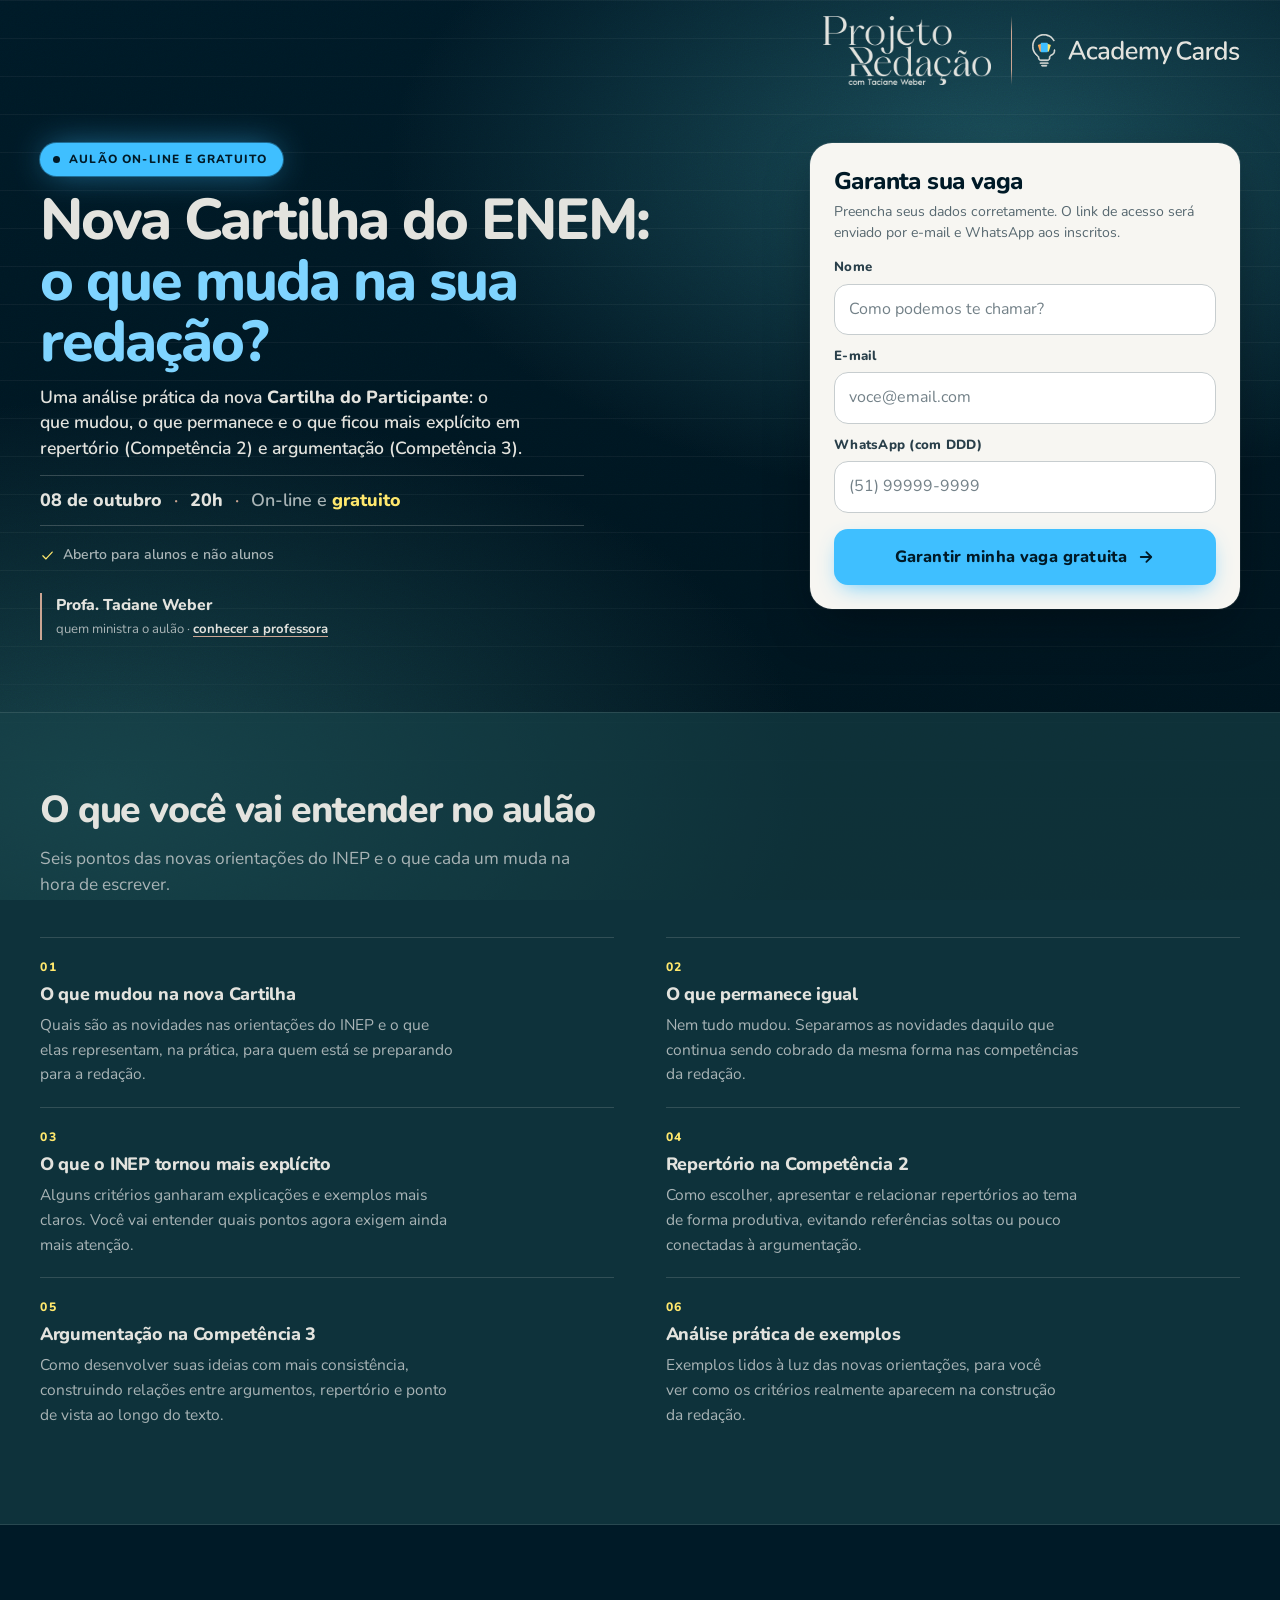
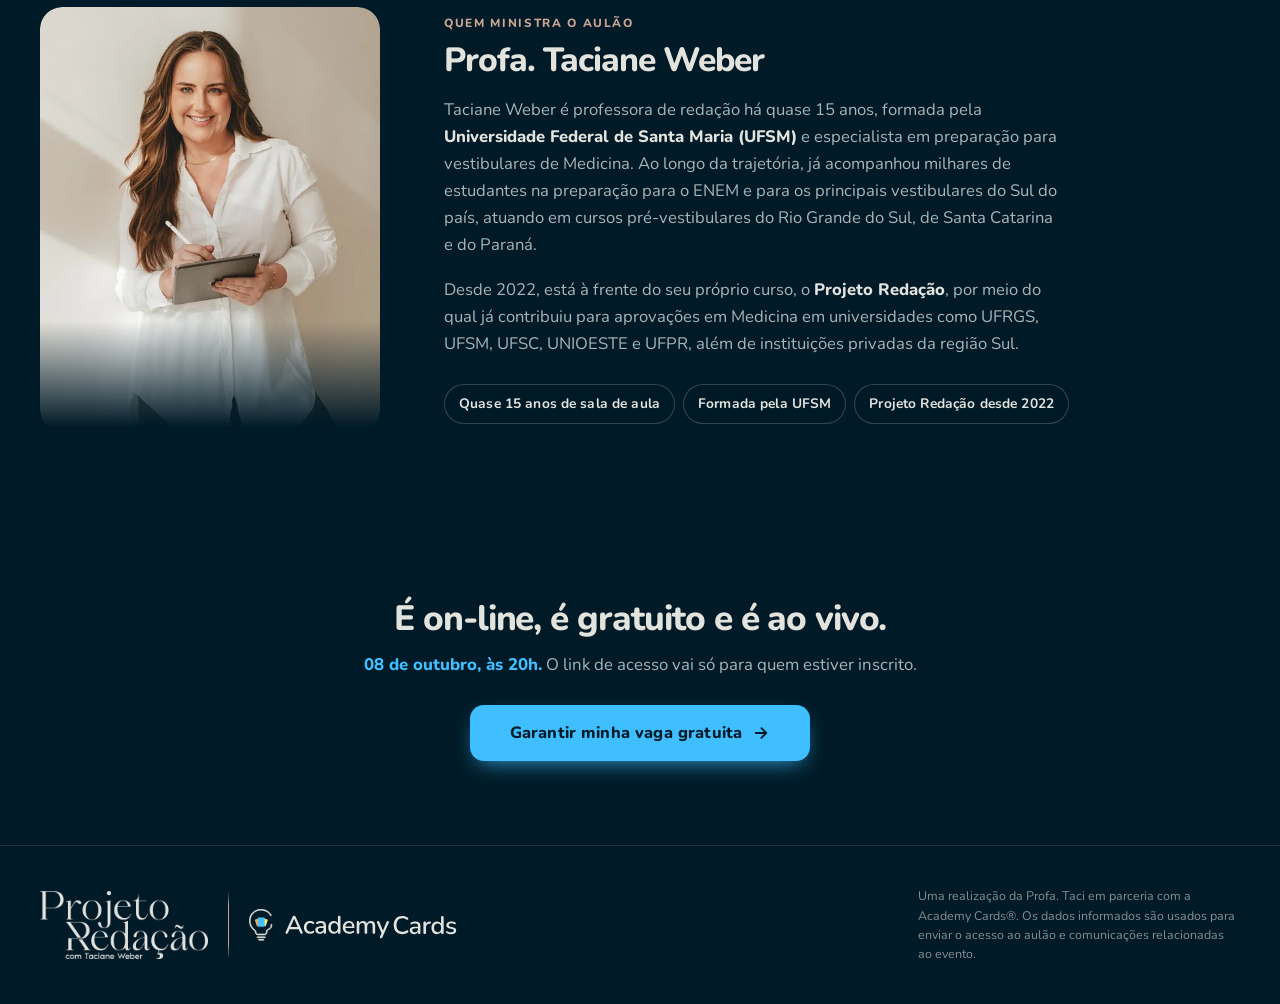
==== index.html @ e360061c "Landing page do aulão Nova Cartilha do ENEM Página estática de evento único com conversão em inscriç" ====
<!DOCTYPE html>
<html lang="pt-BR">
<head>
<meta charset="UTF-8">
<meta name="viewport" content="width=device-width, initial-scale=1">
<title>Aulão gratuito: Nova Cartilha do ENEM | Profa. Taci × Academy Cards</title>
<meta name="description" content="Aulão on-line e gratuito em 08/10, às 20h. A Profa. Taci analisa a nova Cartilha do Participante do ENEM: o que mudou, o que continua igual e o que o INEP tornou mais explícito nas Competências 2 e 3.">
<meta name="robots" content="index, follow">
<link rel="canonical" href="https://aulao.academycards.com.br/">

<meta property="og:type" content="website">
<meta property="og:locale" content="pt_BR">
<meta property="og:site_name" content="Academy Cards">
<meta property="og:url" content="https://aulao.academycards.com.br/">
<meta property="og:title" content="Aulão gratuito: Nova Cartilha do ENEM. O que muda na sua redação?">
<meta property="og:description" content="08/10, às 20h, on-line e gratuito. Repertório, argumentação e as novas orientações do INEP para as Competências 2 e 3, com a Profa. Taci.">
<meta property="og:image" content="https://aulao.academycards.com.br/assets/img/og-image.jpg">
<meta property="og:image:width" content="1200">
<meta property="og:image:height" content="630">
<meta property="og:image:alt" content="Profa. Taci ao lado do título: Nova Cartilha do ENEM, o que muda na sua redação? 08/10, 20h, on-line e gratuito.">
<meta name="twitter:card" content="summary_large_image">

<link rel="icon" href="assets/img/favicon.svg" type="image/svg+xml">
<link rel="icon" href="assets/img/favicon-32.png" sizes="32x32">
<link rel="apple-touch-icon" href="assets/img/apple-touch-icon.png">
<meta name="theme-color" content="#001A27">

<link rel="preload" href="assets/fonts/nunito.woff2" as="font" type="font/woff2" crossorigin>
<link rel="stylesheet" href="assets/css/styles.css">

<script type="application/ld+json">
{
  "@context": "https://schema.org",
  "@type": "EducationEvent",
  "name": "Aulão Nova Cartilha do ENEM: o que muda na sua redação?",
  "description": "Análise da nova Cartilha do Participante do ENEM, com foco na Competência 2 (repertório) e na Competência 3 (argumentação).",
  "startDate": "2026-10-08T20:00:00-03:00",
  "eventAttendanceMode": "https://schema.org/OnlineEventAttendanceMode",
  "eventStatus": "https://schema.org/EventScheduled",
  "inLanguage": "pt-BR",
  "location": {
    "@type": "VirtualLocation",
    "url": "https://aulao.academycards.com.br/"
  },
  "image": "https://aulao.academycards.com.br/assets/img/og-image.jpg",
  "performer": { "@type": "Person", "name": "Taciane Weber" },
  "organizer": [
    { "@type": "Organization", "name": "Projeto Redação com Taciane Weber" },
    { "@type": "Organization", "name": "Academy Cards", "url": "https://academycards.com.br" }
  ],
  "offers": {
    "@type": "Offer",
    "price": "0",
    "priceCurrency": "BRL",
    "availability": "https://schema.org/InStock",
    "url": "https://aulao.academycards.com.br/",
    "validFrom": "2026-09-22T00:00:00-03:00"
  }
}
</script>
</head>

<body>
<div class="backdrop" aria-hidden="true"></div>

<!-- Lockup da parceria. Não é navegação: a página tem uma única conversão. -->
<header class="masthead">
  <div class="wrap">
    <div class="lockup rise" style="animation-delay:.05s">
      <img class="lockup__taci" src="assets/img/taci-wordmark.webp"
           alt="Projeto Redação com Taciane Weber" width="420" height="172"
           fetchpriority="high">
      <div class="lockup__rule" aria-hidden="true"></div>
      <img class="lockup__academy" src="assets/img/academy-bone.svg"
           alt="Academy Cards" width="173" height="27">
    </div>
  </div>
</header>

<main>
  <section class="hero">
    <div class="wrap hero__grid">

      <!-- Coluna esquerda: só o que decide a inscrição - titulo, promessa e
           quando acontece. A foto e a biografia da professora foram para a
           seção .teacher, abaixo: na primeira dobra elas competiam com o
           formulario e empurravam o CTA para fora da tela. -->
      <div class="hero__main">
        <p class="tag rise" style="animation-delay:.12s">
          <span class="tag__dot" aria-hidden="true"></span>
          Aulão on-line e gratuito
        </p>

        <h1 class="hero__title rise" style="animation-delay:.18s">
          Nova Cartilha do ENEM:<br>
          <em>o que muda na sua redação?</em>
        </h1>

        <p class="hero__sub rise" style="animation-delay:.24s">
          Uma análise prática da nova <strong>Cartilha do Participante</strong>:
          o que mudou, o que permanece e o que ficou mais explícito em
          repertório (Competência 2) e argumentação (Competência 3).
        </p>

        <!-- Quando o evento acontece, logo abaixo do subtítulo: é a informação
             que mais decide a inscrição. Sem azul aqui: o #3FBFFF é exclusivo
             do CTA e da tag, para o botão seguir sendo o ponto mais luminoso. -->
        <p class="eventline rise" style="animation-delay:.28s">
          <strong>08 de outubro</strong>
          <span class="eventline__sep" aria-hidden="true">·</span>
          <strong>20h</strong>
          <span class="eventline__sep" aria-hidden="true">·</span>
          <span>On-line e <b>gratuito</b></span>
        </p>

        <p class="openness rise" style="animation-delay:.32s">
          <svg viewBox="0 0 24 24" fill="none" stroke="currentColor" stroke-width="2"
               stroke-linecap="round" stroke-linejoin="round" aria-hidden="true">
            <path d="M4.5 12.5l5 5 10-11"/>
          </svg>
          Aberto para alunos e não alunos
        </p>

        <p class="credit rise" style="animation-delay:.33s">
          <strong>Profa. Taciane Weber</strong>
          <span>
            quem ministra o aulão ·
            <a class="credit__link" href="#professora">conhecer a professora</a>
          </span>
        </p>
      </div><!-- /.hero__main -->

      <!-- ==================================================================
           Formulário
           Markup próprio, POST nativo para o mesmo endpoint do Zoho.
           Os tokens ocultos são os do snippet original e não devem ser
           alterados. Funciona sem JavaScript: sem JS perdem-se apenas a
           máscara, a validação inline e a captura de UTM.
           =================================================================== -->
      <div class="card rise" id="inscricao" style="animation-delay:.5s">
        <h2 class="card__title">Garanta sua vaga</h2>
        <p class="card__hint">
          Preencha seus dados corretamente. O link de acesso será enviado
          por e-mail e WhatsApp aos inscritos.
        </p>

        <form class="form" id="formInscricao" method="POST"
              action="https://crm.zoho.com/crm/WebToContactForm"
              accept-charset="UTF-8" novalidate>

          <!-- Tokens do Zoho, copiados verbatim do snippet. Não alterar. -->
          <input type="hidden" name="xnQsjsdp" value="2d9815247bb098835e28e1ea8de4390dea136a2e7ad66e5777d169a72e189f5f">
          <input type="hidden" name="xmIwtLD" value="2a23e5d55b14a779d5c4b73e2a89005316a0b6adc07a369478cf2a3686a0001cc840ef4f9965e54cbdcb5846c3566625">
          <input type="hidden" name="actionType" value="Q29udGFjdHM=">
          <input type="hidden" name="returnURL" value="https://aulao.academycards.com.br/obrigado">
          <input type="hidden" name="zc_gad" id="zc_gad" value="">

          <!-- Classificação no CRM -->
          <input type="hidden" name="CONTACTCF12" value="Aulão de redação - Taci">
          <input type="hidden" name="CONTACTCF16" value="Acesso Grátis">
          <input type="hidden" name="CONTACTCF10" id="paginaOrigem" value="Aulão Nova Cartilha do ENEM">

          <!-- Atribuição: preenchidos por JS a partir da query string -->
          <input type="hidden" name="CONTACTCF7" id="utm_source" value="">
          <input type="hidden" name="CONTACTCF8" id="utm_medium" value="">
          <input type="hidden" name="CONTACTCF9" id="utm_campaign" value="">
          <input type="hidden" name="CONTACTCF3" id="utm_content" value="">
          <input type="hidden" name="CONTACTCF5" id="utm_term" value="">
          <input type="hidden" name="CONTACTCF11" id="fbclid" value="">
          <input type="hidden" name="CONTACTCF2" id="ttclid" value="">
          <input type="hidden" name="CONTACTCF4" id="wbraid" value="">
          <input type="hidden" name="CONTACTCF6" id="gbraid" value="">

          <p class="form__alert" id="formAlert" role="alert"></p>

          <div class="field">
            <label class="field__label" for="Last_Name">Nome</label>
            <input class="field__input" type="text" id="Last_Name" name="Last Name"
                   maxlength="80" autocomplete="name" enterkeyhint="next"
                   placeholder="Como podemos te chamar?"
                   aria-describedby="err-nome" required>
            <p class="field__msg" id="err-nome"></p>
          </div>

          <div class="field">
            <label class="field__label" for="Email">E-mail</label>
            <input class="field__input" type="email" id="Email" name="Email"
                   maxlength="100" autocomplete="email" inputmode="email"
                   enterkeyhint="next" spellcheck="false" autocapitalize="off"
                   placeholder="voce@email.com"
                   aria-describedby="err-email sug-email" required>
            <p class="field__msg" id="err-email"></p>
            <p class="field__suggest" id="sug-email"></p>
          </div>

          <div class="field">
            <label class="field__label" for="Mobile">WhatsApp (com DDD)</label>
            <input class="field__input" type="tel" id="Mobile" name="Mobile"
                   maxlength="16" autocomplete="tel" inputmode="numeric"
                   enterkeyhint="done" placeholder="(51) 99999-9999"
                   aria-describedby="err-fone" required>
            <p class="field__msg" id="err-fone"></p>
          </div>

          <!-- Honeypot do Zoho: deve permanecer vazio. Nunca preencher via JS. -->
          <div class="hp" aria-hidden="true">
            <label for="hp-field">Não preencha este campo</label>
            <input type="text" id="hp-field" name="aG9uZXlwb3Q" value=""
                   tabindex="-1" autocomplete="off">
          </div>

          <button class="cta" type="submit" id="submitBtn">
            <span id="submitLabel">Garantir minha vaga gratuita</span>
            <svg id="submitIcon" viewBox="0 0 24 24" fill="none" stroke="currentColor"
                 stroke-width="2.4" stroke-linecap="round" stroke-linejoin="round"
                 aria-hidden="true">
              <path d="M5 12h13M12.5 5.5L19 12l-6.5 6.5"/>
            </svg>
          </button>

        </form>
      </div>

    </div>
  </section>

  <section class="agenda">
    <div class="wrap">
      <h2 class="agenda__title">O que você vai entender no aulão</h2>

      <!-- A linha de apoio não repete a promessa do hero: lá se diz o que a
           aula analisa, aqui se diz o que o aluno leva de cada ponto. -->
      <p class="agenda__lede">
        Seis pontos das novas orientações do INEP e o que cada um muda na hora
        de escrever.
      </p>

      <!-- Os números são gerados por counter() no CSS: não existem no markup
           para não serem lidos em voz alta pelo leitor de tela. -->
      <ul class="agenda__list">
        <li class="agenda__item">
          <h3 class="agenda__name">O que mudou na nova Cartilha</h3>
          <p class="agenda__desc">
            Quais são as novidades nas orientações do INEP e o que elas
            representam, na prática, para quem está se preparando para a redação.
          </p>
        </li>
        <li class="agenda__item">
          <h3 class="agenda__name">O que permanece igual</h3>
          <p class="agenda__desc">
            Nem tudo mudou. Separamos as novidades daquilo que continua sendo
            cobrado da mesma forma nas competências da redação.
          </p>
        </li>
        <li class="agenda__item">
          <h3 class="agenda__name">O que o INEP tornou mais explícito</h3>
          <p class="agenda__desc">
            Alguns critérios ganharam explicações e exemplos mais claros. Você
            vai entender quais pontos agora exigem ainda mais atenção.
          </p>
        </li>
        <li class="agenda__item">
          <h3 class="agenda__name">Repertório na Competência 2</h3>
          <p class="agenda__desc">
            Como escolher, apresentar e relacionar repertórios ao tema de forma
            produtiva, evitando referências soltas ou pouco conectadas à
            argumentação.
          </p>
        </li>
        <li class="agenda__item">
          <h3 class="agenda__name">Argumentação na Competência 3</h3>
          <p class="agenda__desc">
            Como desenvolver suas ideias com mais consistência, construindo
            relações entre argumentos, repertório e ponto de vista ao longo do
            texto.
          </p>
        </li>
        <li class="agenda__item">
          <h3 class="agenda__name">Análise prática de exemplos</h3>
          <p class="agenda__desc">
            Exemplos lidos à luz das novas orientações, para você ver como os
            critérios realmente aparecem na construção da redação.
          </p>
        </li>
      </ul>
    </div>
  </section>

  <!-- Quem ministra. A foto saiu do hero e ancora esta seção: aqui ela tem
       espaço para respirar e vem acompanhada da trajetória da professora,
       que é o argumento de autoridade logo antes do CTA final. -->
  <section class="teacher" id="professora">
    <div class="wrap teacher__grid">

      <figure class="portrait teacher__portrait">
        <picture>
          <source type="image/webp"
                  srcset="assets/img/taci-hero-520.webp 520w, assets/img/taci-hero.webp 860w"
                  sizes="(min-width: 880px) 340px, (min-width: 560px) 400px, 84vw">
          <img class="portrait__img" src="assets/img/taci-hero.jpg"
               srcset="assets/img/taci-hero-520.jpg 520w, assets/img/taci-hero.jpg 860w"
               sizes="(min-width: 880px) 340px, (min-width: 560px) 400px, 84vw"
               alt="Profa. Taci, de camisa branca, segurando um tablet e uma caneta digital, sorrindo para a câmera."
               width="860" height="1075" loading="lazy" decoding="async">
        </picture>
      </figure>

      <div class="teacher__text">
        <p class="teacher__eyebrow">Quem ministra o aulão</p>
        <h2 class="teacher__name">Profa. Taciane Weber</h2>

        <p class="teacher__bio">
          Taciane Weber é professora de redação há quase 15 anos, formada pela
          <strong>Universidade Federal de Santa Maria (UFSM)</strong> e especialista
          em preparação para vestibulares de Medicina. Ao longo da trajetória, já
          acompanhou milhares de estudantes na preparação para o ENEM e para os
          principais vestibulares do Sul do país, atuando em cursos pré-vestibulares
          do Rio Grande do Sul, de Santa Catarina e do Paraná.
        </p>

        <p class="teacher__bio">
          Desde 2022, está à frente do seu próprio curso, o
          <strong>Projeto Redação</strong>, por meio do qual já contribuiu para
          aprovações em Medicina em universidades como UFRGS, UFSM, UFSC, UNIOESTE
          e UFPR, além de instituições privadas da região Sul.
        </p>

        <!-- Mesmos chips que existiam no hero: a síntese da trajetória,
             legível em dois segundos para quem não lê os parágrafos. -->
        <ul class="facts teacher__marks">
          <li class="fact">Quase 15 anos de sala de aula</li>
          <li class="fact">Formada pela UFSM</li>
          <li class="fact">Projeto Redação desde 2022</li>
        </ul>
      </div>

    </div>
  </section>

  <section class="closer">
    <div class="wrap">
      <h2 class="closer__title">É on-line, é gratuito e é ao vivo.</h2>
      <p class="closer__meta">
        <strong>08 de outubro, às 20h.</strong> O link de acesso vai só para quem
        estiver inscrito.
      </p>
      <a class="cta" href="#inscricao">
        Garantir minha vaga gratuita
        <svg viewBox="0 0 24 24" fill="none" stroke="currentColor" stroke-width="2.4"
             stroke-linecap="round" stroke-linejoin="round" aria-hidden="true">
          <path d="M5 12h13M12.5 5.5L19 12l-6.5 6.5"/>
        </svg>
      </a>
    </div>
  </section>
</main>

<footer class="footer">
  <div class="wrap footer__inner">
    <div class="lockup">
      <img class="lockup__taci" src="assets/img/taci-wordmark.webp"
           alt="Projeto Redação com Taciane Weber" width="420" height="172"
           loading="lazy" decoding="async">
      <div class="lockup__rule" aria-hidden="true"></div>
      <img class="lockup__academy" src="assets/img/academy-bone.svg"
           alt="Academy Cards" width="173" height="27" loading="lazy" decoding="async">
    </div>
    <p class="footer__fine">
      Uma realização da Profa. Taci em parceria com a Academy Cards®.
      Os dados informados são usados para enviar o acesso ao aulão e
      comunicações relacionadas ao evento.
    </p>
  </div>
</footer>

<!-- Analytics de formulário do Zoho, mantido verbatim do snippet original. -->
<script id="wf_anal" defer src="https://crm.zohopublic.com/crm/WebFormAnalyticsServeServlet?rid=[base64]&tw=51a1550e152132a9af5bb2eb44dcc4e7e20b845698d8f2e5753ecd642561d7cd&version=v2"></script>

<script src="assets/js/main.js" defer></script>
</body>
</html>
---- assets/css/styles.css ----
@import url("fonts.css");

/* ==========================================================================
   Aulão "Nova Cartilha do ENEM" - Profa. Taci × Academy Cards
   --------------------------------------------------------------------------
   Conceito: a página faz a ponte entre as duas identidades -
     · fundo navy da Academy com bloom teal da Taci - ela é iluminada pela parceria
     · pauta de folha de redação ao fundo, em opacidade mínima
   O azul #3FBFFF é reservado ao CTA e à tag: o botão é o ponto mais luminoso.

   Tipografia: Nunito em toda a página, a fonte oficial do manual da Academy
   Cards. Os títulos usam o peso 800 com tracking fechado, o que dá a eles
   presença de display sem sair da família da marca.
   ========================================================================== */

:root {
  /* Paleta-ponte */
  --navy: #001a27;
  --navy-deep: #00131c;
  --teal: #18434a;
  --bone: #e3e3de;
  --bone-dim: #a9b4b6;
  --blue: #3fbfff;
  --blue-hi: #7fd4ff;
  --rose: #cba593;
  --amber: #ffe86d;
  --paper: #f7f6f2;
  --danger: #a63a2b;
  --danger-on-dark: #ff9b8c;

  /* Tipografia - somente Nunito, fonte oficial da Academy Cards. */
  --sans: "Nunito", ui-sans-serif, "Segoe UI", system-ui, sans-serif;

  /* Ritmo */
  --gutter: 20px;
  --maxw: 1280px;
  --radius: 14px;
  --radius-lg: 22px;

  /* Sombras */
  --lift: 0 18px 50px -12px rgb(0 8 12 / 0.55);
  --lift-sm: 0 8px 24px -8px rgb(0 8 12 / 0.45);
}

@media (min-width: 768px) {
  :root { --gutter: 40px; }
}

/* --- Reset enxuto --------------------------------------------------------- */

*, *::before, *::after { box-sizing: border-box; }

html { -webkit-text-size-adjust: 100%; scroll-behavior: smooth; }

@media (prefers-reduced-motion: reduce) {
  html { scroll-behavior: auto; }
  *, *::before, *::after {
    animation-duration: 0.01ms !important;
    animation-iteration-count: 1 !important;
    transition-duration: 0.01ms !important;
  }
}

body {
  margin: 0;
  background: var(--navy);
  color: var(--bone);
  font-family: var(--sans);
  font-size: 1rem;
  line-height: 1.6;
  font-synthesis-weight: none;
  -webkit-font-smoothing: antialiased;
  overflow-x: hidden;
}

img, svg { display: block; max-width: 100%; }
h1, h2, h3, p, ul, figure { margin: 0; }
ul { padding: 0; list-style: none; }

:focus-visible {
  outline: 3px solid var(--blue);
  outline-offset: 3px;
  border-radius: 4px;
}

.wrap {
  width: 100%;
  max-width: var(--maxw);
  margin-inline: auto;
  padding-inline: var(--gutter);
}

.sr-only {
  position: absolute; width: 1px; height: 1px;
  padding: 0; margin: -1px; overflow: hidden;
  clip-path: inset(50%); white-space: nowrap;
}

/* --- Fundo: navy + bloom teal + pauta de redação -------------------------- */

.backdrop {
  position: fixed;
  inset: 0;
  z-index: -1;
  pointer-events: none;
  background:
    radial-gradient(
      70% 55% at 78% 18%,
      color-mix(in srgb, var(--teal) 92%, var(--blue)) 0%,
      transparent 68%
    ),
    radial-gradient(90% 70% at 8% 88%, var(--teal) 0%, transparent 62%),
    linear-gradient(175deg, var(--navy) 0%, var(--navy-deep) 100%);
}

/* Pauta de folha de redação. O motivo que diz "redação" sem nenhum clichê. */
.backdrop::before {
  content: "";
  position: absolute;
  inset: 0;
  background-image: repeating-linear-gradient(
    to bottom,
    color-mix(in srgb, var(--bone) 5%, transparent) 0 1px,
    transparent 1px 38px
  );
  mask-image: linear-gradient(to bottom, #000 0%, #000 62%, transparent 96%);
  -webkit-mask-image: linear-gradient(to bottom, #000 0%, #000 62%, transparent 96%);
}

/* Grão sutil, gerado via SVG - zero requisições extras. */
.backdrop::after {
  content: "";
  position: absolute;
  inset: 0;
  opacity: 0.16;
  mix-blend-mode: overlay;
  background-image: url("data:image/svg+xml,%3Csvg xmlns='http://www.w3.org/2000/svg' width='180' height='180'%3E%3Cfilter id='n'%3E%3CfeTurbulence type='fractalNoise' baseFrequency='0.85' numOctaves='3' stitchTiles='stitch'/%3E%3C/filter%3E%3Crect width='180' height='180' filter='url(%23n)'/%3E%3C/svg%3E");
}

/* --- Entrada escalonada --------------------------------------------------- */

@keyframes rise {
  from { opacity: 0; transform: translateY(14px); }
  to   { opacity: 1; transform: none; }
}

.rise {
  animation: rise 0.7s cubic-bezier(0.22, 1, 0.36, 1) backwards;
}

/* --- Header: lockup da parceria (não é menu) ------------------------------ */

/* O respiro de baixo é bem maior que o de cima: o card do formulário começa
   na altura do topo do hero e, com padding simétrico, encostava no lockup. */
.masthead {
  padding-block: clamp(14px, 4vw, 16px) clamp(22px, 4.5vw, 46px);
}

/* O respiro de baixo existe para o card do formulário não encostar no
   lockup. Na /obrigado não há card, e ele só empurrava o conteúdo. */
.masthead--flush { padding-bottom: 0; }

.lockup {
  display: flex;
  align-items: center;
  gap: clamp(12px, 3vw, 20px);
}

/* Lockup da parceria ancorado à direita, contrapondo o título alinhado
   à esquerda logo abaixo. */
.masthead .lockup { justify-content: flex-end; }

.lockup__taci {
  width: clamp(116px, 24vw, 168px);
  height: auto;
}

.lockup__rule {
  width: 1px;
  align-self: stretch;
  min-height: 34px;
  background: linear-gradient(
    to bottom, transparent, var(--rose) 22%, var(--rose) 78%, transparent
  );
  flex: none;
}

/* Bem maior que a medida bruta da Taci: o lockup da Academy é horizontal e
   baixo (6,4:1), então em largura igual ele ocupa menos da metade da altura
   do wordmark da Taci. Só com esta folga as duas marcas pesam o mesmo. */
.lockup__academy {
  width: clamp(138px, 29vw, 208px);
  height: auto;
}

/* --- Hero ----------------------------------------------------------------- */

.hero { padding-block: clamp(6px, 2vw, 12px) clamp(44px, 7vw, 72px); }

/* No mobile tudo empilha na ordem do DOM:
   tag → título → subtítulo → linha de data → apoio → formulário.

   No desktop são DUAS colunas: o texto do hero à esquerda e o formulário
   como coluna irmã, alinhada ao topo, ao lado do título. Com a foto fora
   da dobra a coluna esquerda é só texto, então o layout de duas colunas
   já cabe bem antes de 1200px. */
@media (min-width: 1040px) {
  .hero__grid {
    display: grid;
    grid-template-columns: minmax(0, 1fr) minmax(384px, 430px);
    align-items: start;
    column-gap: clamp(32px, 3.6vw, 52px);
  }

  /* A coluna de texto não acompanha toda a largura disponível: acima de
     ~660px o título vira uma faixa esticada e o bloco perde unidade. O que
     sobra da coluna vira respiro entre o texto e o card do formulário. */
  .hero__main { max-width: 660px; }

  /* Um pouco menor que os 3.6rem do mobile-first, para a segunda linha do
     título caber inteira dentro desses 660px. */
  .hero__title { font-size: clamp(2.5rem, 3.4vw, 3.05rem); }
}

/* Espaço entre a coluna do hero e o formulário quando ainda estão empilhados. */
@media (max-width: 1039.98px) {
  .hero__main { margin-bottom: clamp(26px, 5vw, 38px); }
}

.tag {
  display: inline-flex;
  align-items: center;
  gap: 9px;
  padding: 7px 16px 7px 13px;
  border-radius: 999px;
  background: var(--blue);
  color: var(--navy);
  font-size: 0.74rem;
  font-weight: 800;
  letter-spacing: 0.1em;
  text-transform: uppercase;
  box-shadow: 0 0 0 1px color-mix(in srgb, var(--blue) 40%, transparent),
              0 0 34px -6px color-mix(in srgb, var(--blue) 70%, transparent);
}

/* Ponto "ao vivo" pulsante - o único movimento contínuo da página. */
.tag__dot {
  width: 7px; height: 7px;
  border-radius: 50%;
  background: var(--navy);
  animation: blip 2.4s ease-in-out infinite;
}

@keyframes blip {
  0%, 100% { opacity: 1; transform: scale(1); }
  50%      { opacity: 0.35; transform: scale(0.7); }
}

.hero__title {
  font-weight: 800;
  font-size: clamp(2.1rem, 7.4vw, 3.6rem);
  line-height: 1.06;
  letter-spacing: -0.035em;
  margin-block: clamp(13px, 3.6vw, 14px) 0;
  text-wrap: balance;
}

.hero__title em {
  font-style: normal;
  font-weight: 800;
  color: var(--blue-hi);
}

.hero__sub {
  font-size: clamp(0.98rem, 2.4vw, 1.1rem);
  font-weight: 600;
  line-height: 1.45;
  color: var(--bone);
  margin-top: clamp(10px, 2.6vw, 12px);
  max-width: 34ch;
  text-wrap: balance;
}

@media (min-width: 1040px) { .hero__sub { max-width: 48ch; } }

.hero__sub strong { font-weight: 800; }

/* Quando o evento acontece. Fica imediatamente abaixo do subtitulo porque e a
   informacao que mais decide a inscricao. Sem --blue aqui: o azul e exclusivo
   do CTA e da tag, para o botao seguir sendo o ponto mais luminoso da tela. */
.eventline {
  display: flex;
  flex-wrap: wrap;
  align-items: baseline;
  gap: 4px 12px;
  margin-top: clamp(12px, 2vw, 14px);
  padding-block: clamp(8px, 1.2vw, 10px);
  border-top: 1px solid color-mix(in srgb, var(--bone) 22%, transparent);
  border-bottom: 1px solid color-mix(in srgb, var(--bone) 22%, transparent);
  font-size: clamp(0.98rem, 2.6vw, 1.12rem);
  font-weight: 600;
  color: var(--bone-dim);
  max-width: 34rem;
}

.eventline strong { color: var(--bone); font-weight: 800; }
.eventline b { color: var(--amber); font-weight: 800; }
.eventline__sep { color: var(--rose); }

/* O aulao e aberto a quem nao e aluno da professora. Discreto de proposito:
   e remocao de objecao, nao argumento de venda. */
.openness {
  display: flex;
  align-items: center;
  gap: 8px;
  margin-top: 18px;
  font-size: 0.88rem;
  font-weight: 600;
  color: var(--bone-dim);
}

.openness svg { width: 15px; height: 15px; flex: none; color: var(--amber); }


/* Chips de data - a informação que precisa ser lida em 2 segundos */
.facts {
  display: flex;
  flex-wrap: wrap;
  gap: 8px;
  margin-top: clamp(16px, 3.4vw, 28px);
}

.fact {
  display: inline-flex;
  align-items: center;
  gap: 7px;
  padding: 8px 14px;
  border-radius: 999px;
  border: 1px solid color-mix(in srgb, var(--bone) 22%, transparent);
  background: color-mix(in srgb, var(--navy) 55%, transparent);
  backdrop-filter: blur(6px);
  font-size: 0.86rem;
  font-weight: 700;
  letter-spacing: 0.01em;
  white-space: nowrap;
}

.fact svg { width: 15px; height: 15px; flex: none; color: var(--blue); }
.fact--free { border-color: color-mix(in srgb, var(--amber) 48%, transparent); }
.fact--free svg { color: var(--amber); }

/* --- Retrato -------------------------------------------------------------- */

.portrait { position: relative; }

/* Recorte 4:5 a partir do desktop, onde a foto divide a linha com o texto:
   o original é mais alto e desequilibraria a seção. */
@media (min-width: 880px) {
  .portrait__img {
    aspect-ratio: 4 / 5;
    object-fit: cover;
    object-position: 54% 16%;
  }
}

.portrait__img {
  width: 100%;
  height: auto;
  border-radius: var(--radius-lg);
  box-shadow: var(--lift), 0 0 0 1px color-mix(in srgb, var(--bone) 16%, transparent);
  /* A foto tem fundo creme; o fade inferior faz o retrato emergir do escuro
     em vez de virar um retângulo claro colado sobre o fundo. */
  mask-image: linear-gradient(to bottom, #000 0%, #000 74%, transparent 99%);
  -webkit-mask-image: linear-gradient(to bottom, #000 0%, #000 74%, transparent 99%);
}

/* Crédito da professora. Ficava sobreposto na base da foto, onde caía em
   cima da camisa branca e não lia. Como bloco de texto próprio ele lê sempre,
   e ainda ocupa a folga vertical da coluna do meio no desktop. */
.credit {
  margin-top: 26px;
  padding-left: 14px;
  border-left: 2px solid var(--rose);
}

.credit strong {
  display: block;
  font-size: 0.98rem;
  font-weight: 800;
  letter-spacing: -0.01em;
  color: var(--bone);
}

.credit span {
  display: block;
  margin-top: 1px;
  font-size: 0.82rem;
  color: var(--bone-dim);
}

/* Ponte para a seção da professora, para quem quiser a credencial antes
   de preencher o formulário. Sublinhado em vez de azul: o --blue continua
   exclusivo do CTA. */
.credit__link {
  color: var(--bone);
  font-weight: 700;
  text-decoration: underline;
  text-decoration-color: var(--rose);
  text-underline-offset: 3px;
}

.credit__link:hover { text-decoration-color: var(--bone); }

/* --- Card do formulário --------------------------------------------------- */

.card {
  background: var(--paper);
  color: var(--navy);
  border-radius: var(--radius-lg);
  padding: clamp(20px, 4.2vw, 24px);
  box-shadow: var(--lift), 0 0 0 1px rgb(255 255 255 / 0.08);
  scroll-margin-top: 18px;
}

.card__title {
  font-weight: 800;
  font-size: clamp(1.3rem, 4.2vw, 1.5rem);
  line-height: 1.18;
  letter-spacing: -0.025em;
}

.card__hint {
  margin-top: 6px;
  font-size: 0.88rem;
  line-height: 1.5;
  color: color-mix(in srgb, var(--navy) 66%, #fff);
}

/* --- Campos --------------------------------------------------------------- */

.form { margin-top: 14px; }

.field + .field { margin-top: 11px; }

.field__label {
  display: block;
  font-size: 0.83rem;
  font-weight: 800;
  letter-spacing: 0.02em;
  margin-bottom: 5px;
  color: color-mix(in srgb, var(--navy) 84%, #fff);
}

.field__input {
  width: 100%;
  min-height: 50px;
  padding: 12px 14px;
  font: inherit;
  font-size: 1rem; /* 16px: impede o zoom automático no iOS */
  color: var(--navy);
  background: #fff;
  border: 1.5px solid color-mix(in srgb, var(--navy) 22%, #fff);
  border-radius: var(--radius);
  transition: border-color 0.15s ease, box-shadow 0.15s ease;
  appearance: none;
}

.field__input::placeholder { color: color-mix(in srgb, var(--navy) 55%, #fff); }

.field__input:hover { border-color: color-mix(in srgb, var(--navy) 38%, #fff); }

.field__input:focus {
  outline: none;
  border-color: var(--teal);
  box-shadow: 0 0 0 4px color-mix(in srgb, var(--teal) 16%, transparent);
}

.field__input[aria-invalid="true"] {
  border-color: var(--danger);
  background: color-mix(in srgb, var(--danger) 5%, #fff);
}

.field__input[aria-invalid="true"]:focus {
  box-shadow: 0 0 0 4px color-mix(in srgb, var(--danger) 16%, transparent);
}

/* Mensagem de erro - ocupa espaço só quando existe */
.field__msg {
  display: none;
  margin-top: 6px;
  font-size: 0.82rem;
  font-weight: 700;
  line-height: 1.4;
  color: var(--danger);
}

.field__msg:not(:empty) { display: block; }

/* Sugestão de correção de domínio: é ajuda, não veredito - por isso âmbar. */
.field__suggest {
  display: none;
  margin-top: 6px;
  font-size: 0.82rem;
  line-height: 1.45;
  color: color-mix(in srgb, var(--navy) 74%, #fff);
}

.field__suggest:not(:empty) { display: block; }

.field__suggest button {
  font: inherit;
  font-weight: 800;
  color: var(--teal);
  background: color-mix(in srgb, var(--amber) 42%, transparent);
  border: 0;
  border-radius: 6px;
  padding: 2px 7px;
  margin-left: 2px;
  cursor: pointer;
}

.field__suggest button:hover {
  background: color-mix(in srgb, var(--amber) 72%, transparent);
}

/* Honeypot do Zoho: fora da tela, nunca preenchido. */
.hp {
  position: absolute !important;
  left: -9999px !important;
  width: 1px; height: 1px;
  opacity: 0;
}

/* --- CTA ------------------------------------------------------------------ */

.cta {
  display: flex;
  align-items: center;
  justify-content: center;
  gap: 10px;
  width: 100%;
  min-height: 56px;
  margin-top: 16px;
  padding: 14px 20px;
  font-family: var(--sans);
  /* Fica em uma linha só a partir de ~360px de tela. */
  font-size: clamp(0.88rem, 3.4vw, 1.02rem);
  font-weight: 800;
  letter-spacing: 0.01em;
  color: var(--navy);
  background: var(--blue);
  border: 0;
  border-radius: var(--radius);
  cursor: pointer;
  text-decoration: none;
  box-shadow: 0 8px 22px -8px color-mix(in srgb, var(--blue) 85%, transparent);
  transition: transform 0.14s ease, box-shadow 0.18s ease, background-color 0.18s ease;
}

.cta:hover:not(:disabled) {
  background: var(--blue-hi);
  transform: translateY(-2px);
  box-shadow: 0 14px 28px -8px color-mix(in srgb, var(--blue) 90%, transparent);
}

.cta:active:not(:disabled) { transform: translateY(0); }

.cta:disabled { opacity: 0.62; cursor: progress; transform: none; }

.cta svg { width: 18px; height: 18px; flex: none; }

.cta.is-busy svg { animation: spin 0.9s linear infinite; }

@keyframes spin { to { transform: rotate(360deg); } }

/* Erro de resumo no topo do form */
.form__alert {
  display: none;
  margin-bottom: 14px;
  padding: 11px 14px;
  border-radius: var(--radius);
  border: 1.5px solid color-mix(in srgb, var(--danger) 45%, transparent);
  background: color-mix(in srgb, var(--danger) 8%, #fff);
  color: var(--danger);
  font-size: 0.86rem;
  font-weight: 700;
}

.form__alert:not(:empty) { display: block; }

/* --- Seção: o que você vai entender --------------------------------------- */

.agenda {
  background: color-mix(in srgb, var(--teal) 62%, transparent);
  border-block: 1px solid color-mix(in srgb, var(--bone) 12%, transparent);
  padding-block: clamp(44px, 8vw, 76px);
}

.agenda__title {
  font-weight: 800;
  font-size: clamp(1.6rem, 5vw, 2.35rem);
  line-height: 1.14;
  letter-spacing: -0.03em;
  text-wrap: balance;
}

.agenda__lede {
  margin-top: clamp(10px, 1.8vw, 14px);
  max-width: 56ch;
  font-size: clamp(0.98rem, 2.3vw, 1.08rem);
  line-height: 1.55;
  color: var(--bone-dim);
  text-wrap: pretty;
}

.agenda__list {
  display: grid;
  margin-top: clamp(24px, 4vw, 38px);
  counter-reset: item;
}

/* Duas colunas a partir de 760px. Em coluna única os seis blocos com
   descrição passariam de 1.200px de altura antes do CTA final. */
@media (min-width: 760px) {
  .agenda__list {
    grid-template-columns: 1fr 1fr;
    column-gap: clamp(28px, 4vw, 56px);
  }
}

.agenda__item {
  padding-block: clamp(16px, 2.2vw, 20px);
  border-top: 1px solid color-mix(in srgb, var(--bone) 16%, transparent);
}

/* O número virou olho-de-seção acima do título: como os itens agora têm
   descrição, inline ele brigava com a primeira linha do parágrafo. */
.agenda__item::before {
  counter-increment: item;
  content: counter(item, decimal-leading-zero);
  display: block;
  font-size: 0.76rem;
  font-weight: 800;
  color: var(--amber);
  letter-spacing: 0.14em;
  font-variant-numeric: tabular-nums;
}

.agenda__name {
  margin-top: 5px;
  font-size: clamp(1.02rem, 2.4vw, 1.12rem);
  font-weight: 800;
  line-height: 1.3;
  letter-spacing: -0.015em;
  text-wrap: balance;
}

.agenda__desc {
  margin-top: 7px;
  max-width: 46ch;
  font-size: clamp(0.91rem, 2.2vw, 0.97rem);
  line-height: 1.6;
  color: var(--bone-dim);
  text-wrap: pretty;
}

/* --- Seção: a professora -------------------------------------------------- */

.teacher {
  padding-block: clamp(46px, 8vw, 82px);
  scroll-margin-top: 20px;
}

.teacher__grid {
  display: grid;
  gap: clamp(26px, 5vw, 40px);
  align-items: center;
}

@media (min-width: 880px) {
  .teacher__grid {
    grid-template-columns: minmax(250px, 340px) minmax(0, 1fr);
    column-gap: clamp(36px, 5vw, 64px);
  }
}

/* A foto já não divide espaço com o formulário: aqui ela pode centralizar
   no mobile e ocupar a coluna inteira no desktop. */
.teacher__portrait {
  width: 100%;
  max-width: 340px;
  margin-inline: auto;
}

@media (min-width: 880px) { .teacher__portrait { margin-inline: 0; } }

.teacher__eyebrow {
  font-size: 0.74rem;
  font-weight: 800;
  letter-spacing: 0.14em;
  text-transform: uppercase;
  color: var(--rose);
}

.teacher__name {
  margin-top: 8px;
  font-weight: 800;
  font-size: clamp(1.5rem, 4.6vw, 2.1rem);
  line-height: 1.14;
  letter-spacing: -0.03em;
}

.teacher__bio {
  margin-top: clamp(14px, 2.4vw, 18px);
  font-size: clamp(0.96rem, 2.3vw, 1.04rem);
  line-height: 1.62;
  color: var(--bone-dim);
  max-width: 62ch;
}

.teacher__bio strong { color: var(--bone); font-weight: 800; }

.teacher__marks { margin-top: clamp(20px, 3vw, 26px); }

/* Sem ícone: o padding-left do chip viria do gap do ícone ausente. */
.teacher__marks .fact { white-space: normal; }

/* --- Fechamento ----------------------------------------------------------- */

.closer {
  padding-block: clamp(48px, 9vw, 84px);
  text-align: center;
}

.closer__title {
  font-weight: 800;
  font-size: clamp(1.5rem, 5vw, 2.2rem);
  line-height: 1.16;
  letter-spacing: -0.03em;
  text-wrap: balance;
}

.closer__meta {
  margin-top: 14px;
  color: var(--bone-dim);
  font-size: clamp(0.96rem, 2.3vw, 1.05rem);
}

.closer__meta strong { color: var(--blue); font-weight: 800; }

/* fit-content, não auto: o .cta é um <a> com display:flex, ou seja, é
   block-level - com width:auto ele esticaria pela largura toda do .wrap. */
.closer .cta {
  width: fit-content;
  min-width: min(340px, 100%);
  max-width: 100%;
  margin-inline: auto;
  margin-top: 26px;
}

/* --- Footer --------------------------------------------------------------- */

.footer {
  border-top: 1px solid color-mix(in srgb, var(--bone) 12%, transparent);
  padding-block: clamp(26px, 5vw, 40px);
}

.footer__inner {
  display: flex;
  flex-direction: column;
  align-items: center;
  gap: 18px;
  text-align: center;
}

@media (min-width: 720px) {
  .footer__inner { flex-direction: row; justify-content: space-between; text-align: left; }
}

.footer__fine {
  font-size: 0.78rem;
  line-height: 1.55;
  color: color-mix(in srgb, var(--bone) 58%, transparent);
  max-width: 46ch;
}

/* --- Página /obrigado ----------------------------------------------------- */

/* Ancorado no topo, não centralizado: com align-items:center a sobra do
   min-height virava espaço acima do conteúdo, logo abaixo do lockup. O
   min-height fica só para o rodapé não subir em telas altas. */
.thanks {
  display: flex;
  align-items: flex-start;
  min-height: 62vh;
  padding-block: clamp(12px, 2.5vw, 22px) clamp(40px, 8vw, 80px);
}

.thanks__inner { max-width: 620px; }

.thanks__check {
  display: grid;
  place-items: center;
  width: 60px; height: 60px;
  border-radius: 50%;
  background: color-mix(in srgb, var(--blue) 16%, transparent);
  border: 1.5px solid color-mix(in srgb, var(--blue) 55%, transparent);
  color: var(--blue);
  margin-bottom: 24px;
}

.thanks__check svg { width: 28px; height: 28px; }

.thanks__title {
  font-weight: 800;
  font-size: clamp(1.9rem, 6.5vw, 2.9rem);
  line-height: 1.1;
  letter-spacing: -0.035em;
  text-wrap: balance;
}

.thanks__lede {
  margin-top: 16px;
  font-size: clamp(1rem, 2.4vw, 1.1rem);
  line-height: 1.6;
  color: var(--bone-dim);
}

.thanks__lede strong { color: var(--bone); font-weight: 700; }

.steps {
  margin-top: clamp(26px, 4vw, 34px);
  border-top: 1px solid color-mix(in srgb, var(--bone) 16%, transparent);
}

.steps li {
  display: grid;
  grid-template-columns: auto 1fr;
  gap: 13px;
  align-items: start;
  padding-block: 15px;
  border-bottom: 1px solid color-mix(in srgb, var(--bone) 16%, transparent);
  font-size: 0.96rem;
  line-height: 1.5;
}

.steps svg { width: 19px; height: 19px; margin-top: 3px; color: var(--amber); flex: none; }
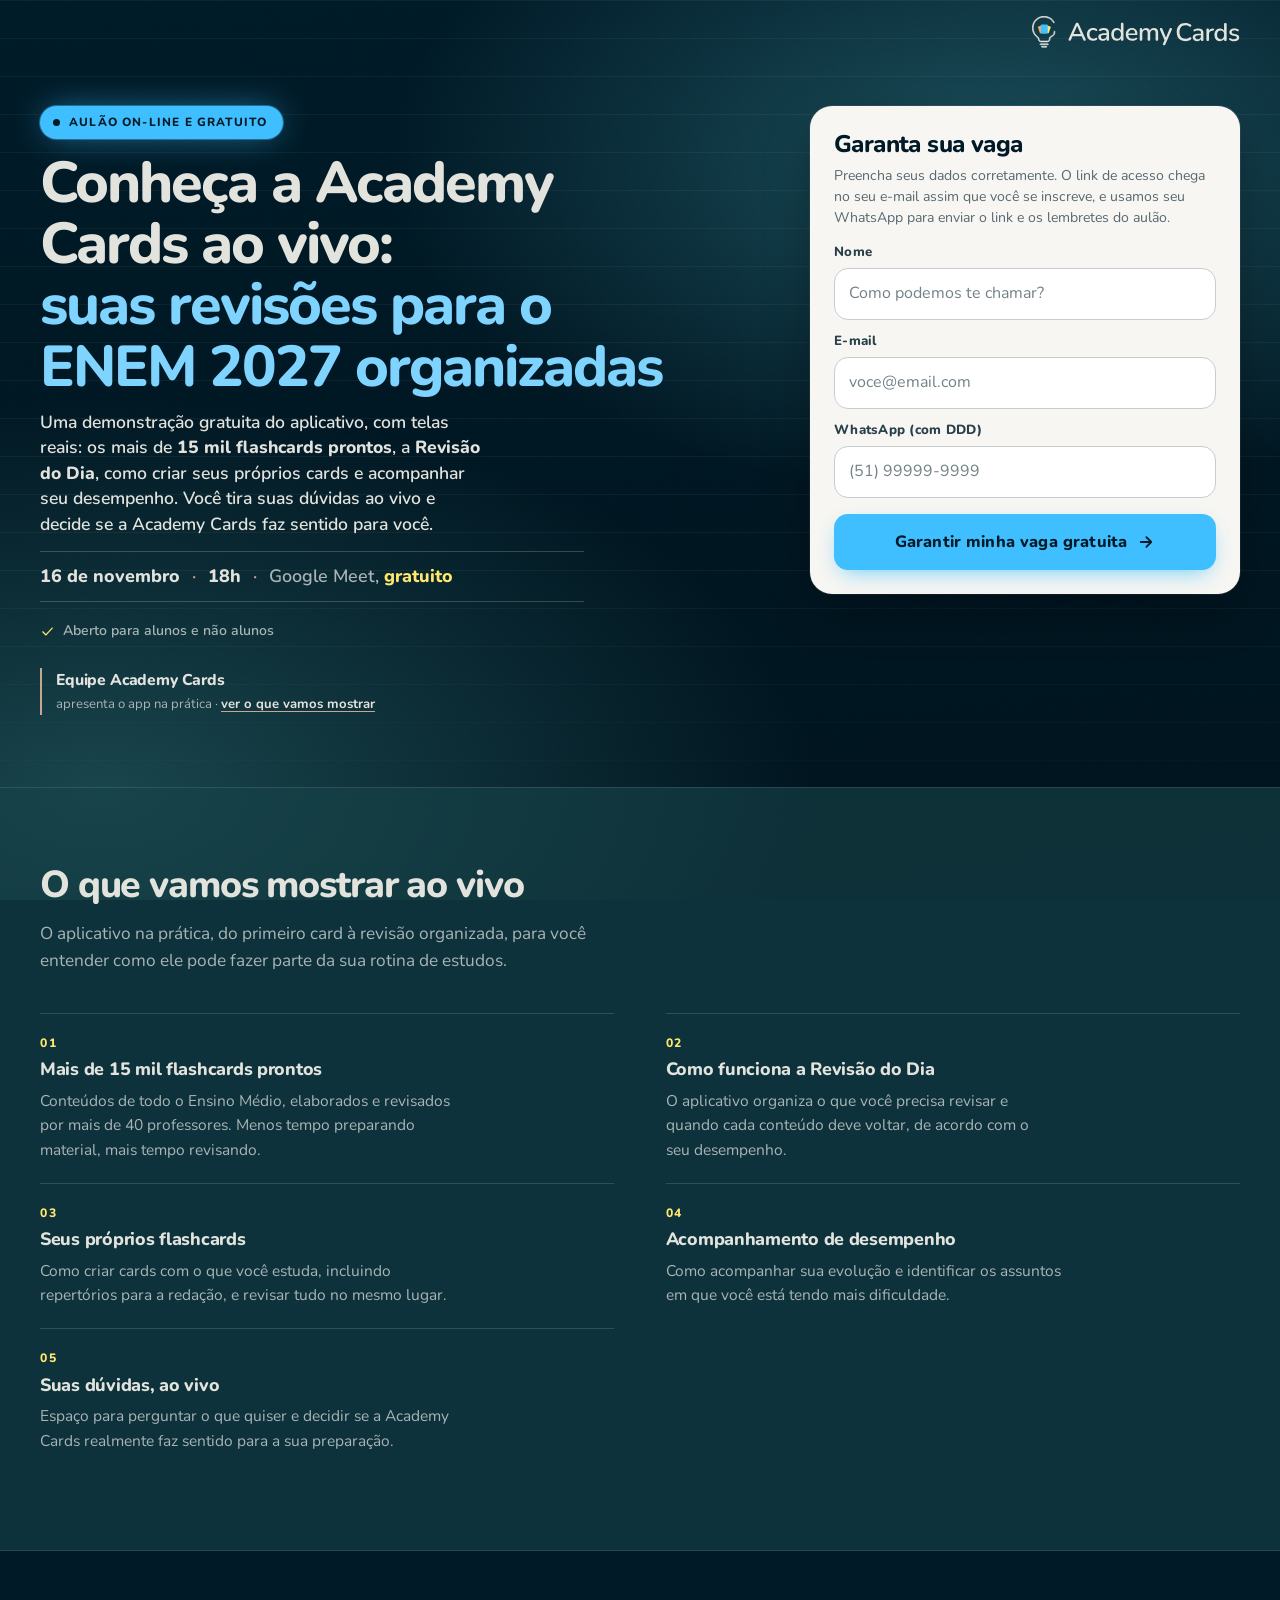
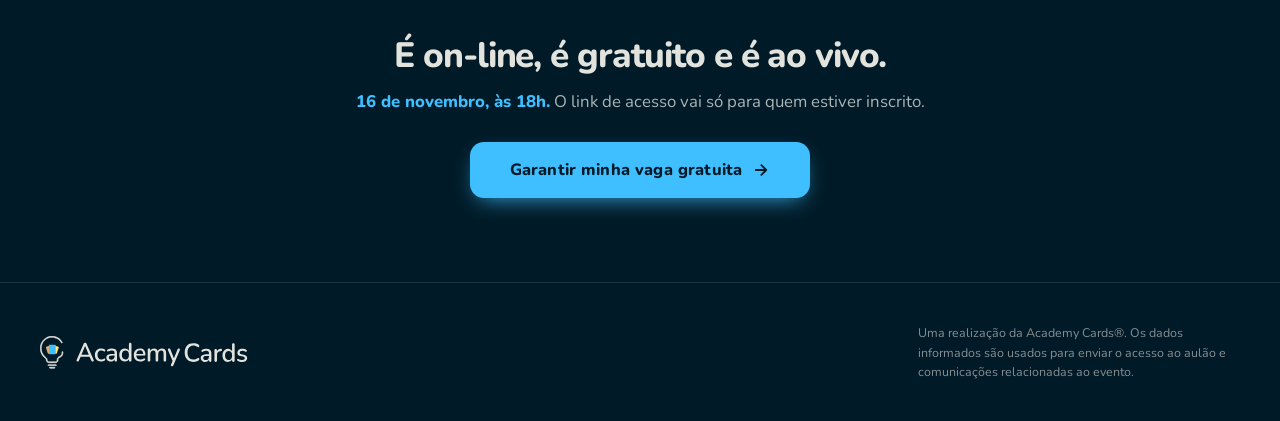
==== commit 2cd5f879: "feat: landing page do aulão de demonstração do app (16/11, 18h) Troca o conteúdo do aulão da Profa. " ====
--- a/index.html
+++ b/index.html
@@ -3,21 +3,32 @@
 <head>
 <meta charset="UTF-8">
 <meta name="viewport" content="width=device-width, initial-scale=1">
-<title>Aulão gratuito: Nova Cartilha do ENEM | Profa. Taci × Academy Cards</title>
-<meta name="description" content="Aulão on-line e gratuito em 08/10, às 20h. A Profa. Taci analisa a nova Cartilha do Participante do ENEM: o que mudou, o que continua igual e o que o INEP tornou mais explícito nas Competências 2 e 3.">
+<title>Aulão gratuito: conheça a Academy Cards ao vivo | 16/11, 18h</title>
+<meta name="description" content="Demonstração gratuita e ao vivo do aplicativo Academy Cards em 16/11, às 18h, pelo Google Meet: mais de 15 mil flashcards prontos, Revisão do Dia, criação de flashcards e acompanhamento de desempenho para o ENEM 2027.">
 <meta name="robots" content="index, follow">
+
+<!-- Google Tag Manager (mesmo container da LP principal) -->
+<script>
+(function(w,d,s,l,i){w[l]=w[l]||[];w[l].push({'gtm.start':
+new Date().getTime(),event:'gtm.js'});var f=d.getElementsByTagName(s)[0],
+j=d.createElement(s),dl=l!='dataLayer'?'&l='+l:'';j.async=true;j.src=
+'https://www.googletagmanager.com/gtm.js?id='+i+dl;f.parentNode.insertBefore(j,f);
+})(window,document,'script','dataLayer','GTM-5WTS9N2S');
+</script>
+<!-- End Google Tag Manager -->
+
 <link rel="canonical" href="https://aulao.academycards.com.br/">
 
 <meta property="og:type" content="website">
 <meta property="og:locale" content="pt_BR">
 <meta property="og:site_name" content="Academy Cards">
 <meta property="og:url" content="https://aulao.academycards.com.br/">
-<meta property="og:title" content="Aulão gratuito: Nova Cartilha do ENEM. O que muda na sua redação?">
-<meta property="og:description" content="08/10, às 20h, on-line e gratuito. Repertório, argumentação e as novas orientações do INEP para as Competências 2 e 3, com a Profa. Taci.">
+<meta property="og:title" content="Aulão gratuito: conheça a Academy Cards ao vivo">
+<meta property="og:description" content="16/11, às 18h, pelo Google Meet. Veja na prática como organizar suas revisões para o ENEM 2027 com flashcards prontos e a Revisão do Dia.">
 <meta property="og:image" content="https://aulao.academycards.com.br/assets/img/og-image.jpg">
 <meta property="og:image:width" content="1200">
 <meta property="og:image:height" content="630">
-<meta property="og:image:alt" content="Profa. Taci ao lado do título: Nova Cartilha do ENEM, o que muda na sua redação? 08/10, 20h, on-line e gratuito.">
+<meta property="og:image:alt" content="Aulão gratuito da Academy Cards, 16/11, às 18h, pelo Google Meet.">
 <meta name="twitter:card" content="summary_large_image">
 
 <link rel="icon" href="assets/img/favicon.svg" type="image/svg+xml">
@@ -32,9 +43,9 @@
 {
   "@context": "https://schema.org",
   "@type": "EducationEvent",
-  "name": "Aulão Nova Cartilha do ENEM: o que muda na sua redação?",
-  "description": "Análise da nova Cartilha do Participante do ENEM, com foco na Competência 2 (repertório) e na Competência 3 (argumentação).",
-  "startDate": "2026-10-08T20:00:00-03:00",
+  "name": "Aulão gratuito: conheça a Academy Cards ao vivo",
+  "description": "Demonstração ao vivo do aplicativo de revisão Academy Cards para o ENEM e vestibulares: flashcards prontos, Revisão do Dia, criação de flashcards e acompanhamento de desempenho.",
+  "startDate": "2026-11-16T18:00:00-03:00",
   "eventAttendanceMode": "https://schema.org/OnlineEventAttendanceMode",
   "eventStatus": "https://schema.org/EventScheduled",
   "inLanguage": "pt-BR",
@@ -43,36 +54,33 @@
     "url": "https://aulao.academycards.com.br/"
   },
   "image": "https://aulao.academycards.com.br/assets/img/og-image.jpg",
-  "performer": { "@type": "Person", "name": "Taciane Weber" },
-  "organizer": [
-    { "@type": "Organization", "name": "Projeto Redação com Taciane Weber" },
-    { "@type": "Organization", "name": "Academy Cards", "url": "https://academycards.com.br" }
-  ],
+  "organizer": { "@type": "Organization", "name": "Academy Cards", "url": "https://academycards.com.br" },
   "offers": {
     "@type": "Offer",
     "price": "0",
     "priceCurrency": "BRL",
     "availability": "https://schema.org/InStock",
     "url": "https://aulao.academycards.com.br/",
-    "validFrom": "2026-09-22T00:00:00-03:00"
+    "validFrom": "2026-11-09T00:00:00-03:00"
   }
 }
 </script>
 </head>
 
 <body>
+<!-- Google Tag Manager (noscript) -->
+<noscript><iframe src="https://www.googletagmanager.com/ns.html?id=GTM-5WTS9N2S"
+height="0" width="0" style="display:none;visibility:hidden"></iframe></noscript>
+<!-- End Google Tag Manager (noscript) -->
+
 <div class="backdrop" aria-hidden="true"></div>
 
-<!-- Lockup da parceria. Não é navegação: a página tem uma única conversão. -->
+<!-- Marca. Não é navegação: a página tem uma única conversão. -->
 <header class="masthead">
   <div class="wrap">
     <div class="lockup rise" style="animation-delay:.05s">
-      <img class="lockup__taci" src="assets/img/taci-wordmark.webp"
-           alt="Projeto Redação com Taciane Weber" width="420" height="172"
-           fetchpriority="high">
-      <div class="lockup__rule" aria-hidden="true"></div>
       <img class="lockup__academy" src="assets/img/academy-bone.svg"
-           alt="Academy Cards" width="173" height="27">
+           alt="Academy Cards" width="173" height="27" fetchpriority="high">
     </div>
   </div>
 </header>
@@ -82,9 +90,7 @@
     <div class="wrap hero__grid">
 
       <!-- Coluna esquerda: só o que decide a inscrição - titulo, promessa e
-           quando acontece. A foto e a biografia da professora foram para a
-           seção .teacher, abaixo: na primeira dobra elas competiam com o
-           formulario e empurravam o CTA para fora da tela. -->
+           quando acontece. -->
       <div class="hero__main">
         <p class="tag rise" style="animation-delay:.12s">
           <span class="tag__dot" aria-hidden="true"></span>
@@ -92,25 +98,26 @@
         </p>
 
         <h1 class="hero__title rise" style="animation-delay:.18s">
-          Nova Cartilha do ENEM:<br>
-          <em>o que muda na sua redação?</em>
+          Conheça a Academy Cards ao vivo:<br>
+          <em>suas revisões para o ENEM 2027 organizadas</em>
         </h1>
 
         <p class="hero__sub rise" style="animation-delay:.24s">
-          Uma análise prática da nova <strong>Cartilha do Participante</strong>:
-          o que mudou, o que permanece e o que ficou mais explícito em
-          repertório (Competência 2) e argumentação (Competência 3).
+          Uma demonstração gratuita do aplicativo, com telas reais: os mais de
+          <strong>15 mil flashcards prontos</strong>, a <strong>Revisão do Dia</strong>,
+          como criar seus próprios cards e acompanhar seu desempenho. Você tira
+          suas dúvidas ao vivo e decide se a Academy Cards faz sentido para você.
         </p>
 
         <!-- Quando o evento acontece, logo abaixo do subtítulo: é a informação
              que mais decide a inscrição. Sem azul aqui: o #3FBFFF é exclusivo
              do CTA e da tag, para o botão seguir sendo o ponto mais luminoso. -->
         <p class="eventline rise" style="animation-delay:.28s">
-          <strong>08 de outubro</strong>
+          <strong>16 de novembro</strong>
           <span class="eventline__sep" aria-hidden="true">·</span>
-          <strong>20h</strong>
+          <strong>18h</strong>
           <span class="eventline__sep" aria-hidden="true">·</span>
-          <span>On-line e <b>gratuito</b></span>
+          <span>Google Meet, <b>gratuito</b></span>
         </p>
 
         <p class="openness rise" style="animation-delay:.32s">
@@ -122,60 +129,75 @@
         </p>
 
         <p class="credit rise" style="animation-delay:.33s">
-          <strong>Profa. Taciane Weber</strong>
+          <strong>Equipe Academy Cards</strong>
           <span>
-            quem ministra o aulão ·
-            <a class="credit__link" href="#professora">conhecer a professora</a>
+            apresenta o app na prática ·
+            <a class="credit__link" href="#programa">ver o que vamos mostrar</a>
           </span>
         </p>
       </div><!-- /.hero__main -->
 
       <!-- ==================================================================
            Formulário
-           Markup próprio, POST nativo para o mesmo endpoint do Zoho.
-           Os tokens ocultos são os do snippet original e não devem ser
-           alterados. Funciona sem JavaScript: sem JS perdem-se apenas a
-           máscara, a validação inline e a captura de UTM.
+           Markup próprio, POST nativo para o Webform de Conversões do Zoho
+           "Aulao Demo App 16-11 - Conversoes" (7253906000005337063), no mesmo
+           padrão da LP (lp.academycards.com.br). Os tokens ocultos são os do
+           HTML gerado pelo Zoho para esse Webform e não devem ser alterados.
+           Precisa de JavaScript: o Name, a Data/Hora e o ID da submissão
+           são gerados por main.js no envio (campos obrigatórios do Webform).
            =================================================================== -->
       <div class="card rise" id="inscricao" style="animation-delay:.5s">
         <h2 class="card__title">Garanta sua vaga</h2>
         <p class="card__hint">
-          Preencha seus dados corretamente. O link de acesso será enviado
-          por e-mail e WhatsApp aos inscritos.
+          Preencha seus dados corretamente. O link de acesso chega no seu
+          e-mail assim que você se inscreve, e usamos seu WhatsApp para
+          enviar o link e os lembretes do aulão.
         </p>
 
         <form class="form" id="formInscricao" method="POST"
-              action="https://crm.zoho.com/crm/WebToContactForm"
+              action="https://crm.zoho.com/crm/WebForm"
               accept-charset="UTF-8" novalidate>
 
-          <!-- Tokens do Zoho, copiados verbatim do snippet. Não alterar. -->
-          <input type="hidden" name="xnQsjsdp" value="2d9815247bb098835e28e1ea8de4390dea136a2e7ad66e5777d169a72e189f5f">
-          <input type="hidden" name="xmIwtLD" value="2a23e5d55b14a779d5c4b73e2a89005316a0b6adc07a369478cf2a3686a0001cc840ef4f9965e54cbdcb5846c3566625">
-          <input type="hidden" name="actionType" value="Q29udGFjdHM=">
+          <!-- Tokens do Webform de Conversões (HTML gerado pelo Zoho). Não alterar. -->
+          <input type="hidden" name="xnQsjsdp" value="026fa67925935a1e293d3dfc4072c474beed5a2003a3dc28f81a7f978324106e">
+          <input type="hidden" name="xmIwtLD" value="f4cce71ffa103e1e064824dc7d48a495aa000d52845e569399f7068684fb1fec553d2de14984be81385057870b80ef02">
+          <input type="hidden" name="actionType" value="Q3VzdG9tTW9kdWxlMg==">
           <input type="hidden" name="returnURL" value="https://aulao.academycards.com.br/obrigado">
           <input type="hidden" name="zc_gad" id="zc_gad" value="">
 
-          <!-- Classificação no CRM -->
-          <input type="hidden" name="CONTACTCF12" value="Aulão de redação - Taci">
-          <input type="hidden" name="CONTACTCF16" value="Acesso Grátis">
-          <input type="hidden" name="CONTACTCF10" id="paginaOrigem" value="Aulão Nova Cartilha do ENEM">
+          <!-- Classificação no CRM (Conversões). O Webform também aplica estes
+               valores fixos no servidor. -->
+          <input type="hidden" name="COBJ2CF112" value="7253906000005355001"><!-- Ativo_de_Conversao = Aulão Demonstração App 16/11 -->
+          <input type="hidden" name="COBJ2CF18" value="Pendente"><!-- Status_do_Processamento -->
+          <input type="hidden" name="COBJ2CF17" value="Zoho Webform"><!-- Origem_Tecnica -->
+          <input type="hidden" name="COBJ2CF54" value="16/11/2026"><!-- Data_do_Evento (DD/MM/YYYY): usado pelos lembretes de 15/11 e 16/11 -->
+
+          <!-- Gerados por main.js no envio -->
+          <input type="hidden" id="convName" name="NAME" value="Aulão Demo App"><!-- Name -->
+          <input type="hidden" id="dhData"   name="COBJ2CF51"       value=""><!-- Data_Hora_da_Conversao: DD/MM/YYYY -->
+          <input type="hidden" id="dhHora"   name="COBJ2CF51hour"   value=""><!-- 01..12 -->
+          <input type="hidden" id="dhMinuto" name="COBJ2CF51minute" value=""><!-- 00..59 -->
+          <input type="hidden" id="dhAmPm"   name="COBJ2CF51ampm"   value=""><!-- AM | PM -->
+          <input type="hidden" id="idExterno" name="COBJ2CF1" value=""><!-- ID_Externo_da_Submissao -->
+          <input type="hidden" id="paginaOrigem" name="COBJ2CF5" value="https://aulao.academycards.com.br/"><!-- Pagina_de_Origem -->
 
           <!-- Atribuição: preenchidos por JS a partir da query string -->
-          <input type="hidden" name="CONTACTCF7" id="utm_source" value="">
-          <input type="hidden" name="CONTACTCF8" id="utm_medium" value="">
-          <input type="hidden" name="CONTACTCF9" id="utm_campaign" value="">
-          <input type="hidden" name="CONTACTCF3" id="utm_content" value="">
-          <input type="hidden" name="CONTACTCF5" id="utm_term" value="">
-          <input type="hidden" name="CONTACTCF11" id="fbclid" value="">
-          <input type="hidden" name="CONTACTCF2" id="ttclid" value="">
-          <input type="hidden" name="CONTACTCF4" id="wbraid" value="">
-          <input type="hidden" name="CONTACTCF6" id="gbraid" value="">
+          <input type="hidden" name="COBJ2CF6" id="utm_source" value="">
+          <input type="hidden" name="COBJ2CF7" id="utm_medium" value="">
+          <input type="hidden" name="COBJ2CF8" id="utm_campaign" value="">
+          <input type="hidden" name="COBJ2CF9" id="utm_content" value="">
+          <input type="hidden" name="COBJ2CF10" id="utm_term" value="">
+          <input type="hidden" name="COBJ2CF11" id="fbclid" value="">
+          <input type="hidden" name="COBJ2CF12" id="gclid" value=""><!-- GCLID (além do zc_gad) -->
+          <input type="hidden" name="COBJ2CF13" id="gbraid" value="">
+          <input type="hidden" name="COBJ2CF14" id="wbraid" value="">
+          <input type="hidden" name="COBJ2CF15" id="ttclid" value="">
 
           <p class="form__alert" id="formAlert" role="alert"></p>
 
           <div class="field">
             <label class="field__label" for="Last_Name">Nome</label>
-            <input class="field__input" type="text" id="Last_Name" name="Last Name"
+            <input class="field__input" type="text" id="Last_Name" name="COBJ2CF2"
                    maxlength="80" autocomplete="name" enterkeyhint="next"
                    placeholder="Como podemos te chamar?"
                    aria-describedby="err-nome" required>
@@ -184,7 +206,7 @@
 
           <div class="field">
             <label class="field__label" for="Email">E-mail</label>
-            <input class="field__input" type="email" id="Email" name="Email"
+            <input class="field__input" type="email" id="Email" name="COBJ2CF3"
                    maxlength="100" autocomplete="email" inputmode="email"
                    enterkeyhint="next" spellcheck="false" autocapitalize="off"
                    placeholder="voce@email.com"
@@ -195,12 +217,19 @@
 
           <div class="field">
             <label class="field__label" for="Mobile">WhatsApp (com DDD)</label>
-            <input class="field__input" type="tel" id="Mobile" name="Mobile"
-                   maxlength="16" autocomplete="tel" inputmode="numeric"
+            <!-- Sem name: serve só à digitação. main.js envia o número
+                 normalizado nos ocultos COBJ2CF4 (Celular) e COBJ2CF22 (Telefone). -->
+            <input class="field__input" type="tel" id="Mobile"
+                   maxlength="30" autocomplete="tel" inputmode="numeric"
                    enterkeyhint="done" placeholder="(51) 99999-9999"
                    aria-describedby="err-fone" required>
             <p class="field__msg" id="err-fone"></p>
           </div>
+
+          <!-- Telefone para o Zoho: Telefone_Informado = +55/E.164 como informado;
+               Celular_Informado = WhatsApp ID (regra do nono dígito). Preenchidos no envio. -->
+          <input type="hidden" id="phoneOriginal" name="COBJ2CF22" value=""><!-- Telefone_Informado -->
+          <input type="hidden" id="mobileNormalizado" name="COBJ2CF4" value=""><!-- Celular_Informado -->
 
           <!-- Honeypot do Zoho: deve permanecer vazio. Nunca preencher via JS. -->
           <div class="hp" aria-hidden="true">
@@ -224,116 +253,56 @@
     </div>
   </section>
 
-  <section class="agenda">
+  <section class="agenda" id="programa">
     <div class="wrap">
-      <h2 class="agenda__title">O que você vai entender no aulão</h2>
+      <h2 class="agenda__title">O que vamos mostrar ao vivo</h2>
 
       <!-- A linha de apoio não repete a promessa do hero: lá se diz o que a
-           aula analisa, aqui se diz o que o aluno leva de cada ponto. -->
+           demonstração mostra, aqui se diz o que o aluno leva de cada ponto. -->
       <p class="agenda__lede">
-        Seis pontos das novas orientações do INEP e o que cada um muda na hora
-        de escrever.
+        O aplicativo na prática, do primeiro card à revisão organizada, para
+        você entender como ele pode fazer parte da sua rotina de estudos.
       </p>
 
       <!-- Os números são gerados por counter() no CSS: não existem no markup
            para não serem lidos em voz alta pelo leitor de tela. -->
       <ul class="agenda__list">
         <li class="agenda__item">
-          <h3 class="agenda__name">O que mudou na nova Cartilha</h3>
-          <p class="agenda__desc">
-            Quais são as novidades nas orientações do INEP e o que elas
-            representam, na prática, para quem está se preparando para a redação.
-          </p>
-        </li>
-        <li class="agenda__item">
-          <h3 class="agenda__name">O que permanece igual</h3>
-          <p class="agenda__desc">
-            Nem tudo mudou. Separamos as novidades daquilo que continua sendo
-            cobrado da mesma forma nas competências da redação.
-          </p>
-        </li>
-        <li class="agenda__item">
-          <h3 class="agenda__name">O que o INEP tornou mais explícito</h3>
-          <p class="agenda__desc">
-            Alguns critérios ganharam explicações e exemplos mais claros. Você
-            vai entender quais pontos agora exigem ainda mais atenção.
-          </p>
-        </li>
-        <li class="agenda__item">
-          <h3 class="agenda__name">Repertório na Competência 2</h3>
-          <p class="agenda__desc">
-            Como escolher, apresentar e relacionar repertórios ao tema de forma
-            produtiva, evitando referências soltas ou pouco conectadas à
-            argumentação.
-          </p>
-        </li>
-        <li class="agenda__item">
-          <h3 class="agenda__name">Argumentação na Competência 3</h3>
-          <p class="agenda__desc">
-            Como desenvolver suas ideias com mais consistência, construindo
-            relações entre argumentos, repertório e ponto de vista ao longo do
-            texto.
-          </p>
-        </li>
-        <li class="agenda__item">
-          <h3 class="agenda__name">Análise prática de exemplos</h3>
-          <p class="agenda__desc">
-            Exemplos lidos à luz das novas orientações, para você ver como os
-            critérios realmente aparecem na construção da redação.
+          <h3 class="agenda__name">Mais de 15 mil flashcards prontos</h3>
+          <p class="agenda__desc">
+            Conteúdos de todo o Ensino Médio, elaborados e revisados por mais de
+            40 professores. Menos tempo preparando material, mais tempo revisando.
+          </p>
+        </li>
+        <li class="agenda__item">
+          <h3 class="agenda__name">Como funciona a Revisão do Dia</h3>
+          <p class="agenda__desc">
+            O aplicativo organiza o que você precisa revisar e quando cada
+            conteúdo deve voltar, de acordo com o seu desempenho.
+          </p>
+        </li>
+        <li class="agenda__item">
+          <h3 class="agenda__name">Seus próprios flashcards</h3>
+          <p class="agenda__desc">
+            Como criar cards com o que você estuda, incluindo repertórios para a
+            redação, e revisar tudo no mesmo lugar.
+          </p>
+        </li>
+        <li class="agenda__item">
+          <h3 class="agenda__name">Acompanhamento de desempenho</h3>
+          <p class="agenda__desc">
+            Como acompanhar sua evolução e identificar os assuntos em que você
+            está tendo mais dificuldade.
+          </p>
+        </li>
+        <li class="agenda__item">
+          <h3 class="agenda__name">Suas dúvidas, ao vivo</h3>
+          <p class="agenda__desc">
+            Espaço para perguntar o que quiser e decidir se a Academy Cards
+            realmente faz sentido para a sua preparação.
           </p>
         </li>
       </ul>
-    </div>
-  </section>
-
-  <!-- Quem ministra. A foto saiu do hero e ancora esta seção: aqui ela tem
-       espaço para respirar e vem acompanhada da trajetória da professora,
-       que é o argumento de autoridade logo antes do CTA final. -->
-  <section class="teacher" id="professora">
-    <div class="wrap teacher__grid">
-
-      <figure class="portrait teacher__portrait">
-        <picture>
-          <source type="image/webp"
-                  srcset="assets/img/taci-hero-520.webp 520w, assets/img/taci-hero.webp 860w"
-                  sizes="(min-width: 880px) 340px, (min-width: 560px) 400px, 84vw">
-          <img class="portrait__img" src="assets/img/taci-hero.jpg"
-               srcset="assets/img/taci-hero-520.jpg 520w, assets/img/taci-hero.jpg 860w"
-               sizes="(min-width: 880px) 340px, (min-width: 560px) 400px, 84vw"
-               alt="Profa. Taci, de camisa branca, segurando um tablet e uma caneta digital, sorrindo para a câmera."
-               width="860" height="1075" loading="lazy" decoding="async">
-        </picture>
-      </figure>
-
-      <div class="teacher__text">
-        <p class="teacher__eyebrow">Quem ministra o aulão</p>
-        <h2 class="teacher__name">Profa. Taciane Weber</h2>
-
-        <p class="teacher__bio">
-          Taciane Weber é professora de redação há quase 15 anos, formada pela
-          <strong>Universidade Federal de Santa Maria (UFSM)</strong> e especialista
-          em preparação para vestibulares de Medicina. Ao longo da trajetória, já
-          acompanhou milhares de estudantes na preparação para o ENEM e para os
-          principais vestibulares do Sul do país, atuando em cursos pré-vestibulares
-          do Rio Grande do Sul, de Santa Catarina e do Paraná.
-        </p>
-
-        <p class="teacher__bio">
-          Desde 2022, está à frente do seu próprio curso, o
-          <strong>Projeto Redação</strong>, por meio do qual já contribuiu para
-          aprovações em Medicina em universidades como UFRGS, UFSM, UFSC, UNIOESTE
-          e UFPR, além de instituições privadas da região Sul.
-        </p>
-
-        <!-- Mesmos chips que existiam no hero: a síntese da trajetória,
-             legível em dois segundos para quem não lê os parágrafos. -->
-        <ul class="facts teacher__marks">
-          <li class="fact">Quase 15 anos de sala de aula</li>
-          <li class="fact">Formada pela UFSM</li>
-          <li class="fact">Projeto Redação desde 2022</li>
-        </ul>
-      </div>
-
     </div>
   </section>
 
@@ -341,7 +310,7 @@
     <div class="wrap">
       <h2 class="closer__title">É on-line, é gratuito e é ao vivo.</h2>
       <p class="closer__meta">
-        <strong>08 de outubro, às 20h.</strong> O link de acesso vai só para quem
+        <strong>16 de novembro, às 18h.</strong> O link de acesso vai só para quem
         estiver inscrito.
       </p>
       <a class="cta" href="#inscricao">
@@ -358,23 +327,19 @@
 <footer class="footer">
   <div class="wrap footer__inner">
     <div class="lockup">
-      <img class="lockup__taci" src="assets/img/taci-wordmark.webp"
-           alt="Projeto Redação com Taciane Weber" width="420" height="172"
-           loading="lazy" decoding="async">
-      <div class="lockup__rule" aria-hidden="true"></div>
       <img class="lockup__academy" src="assets/img/academy-bone.svg"
            alt="Academy Cards" width="173" height="27" loading="lazy" decoding="async">
     </div>
     <p class="footer__fine">
-      Uma realização da Profa. Taci em parceria com a Academy Cards®.
+      Uma realização da Academy Cards®.
       Os dados informados são usados para enviar o acesso ao aulão e
       comunicações relacionadas ao evento.
     </p>
   </div>
 </footer>
 
-<!-- Analytics de formulário do Zoho, mantido verbatim do snippet original. -->
-<script id="wf_anal" defer src="https://crm.zohopublic.com/crm/WebFormAnalyticsServeServlet?rid=[base64]&tw=51a1550e152132a9af5bb2eb44dcc4e7e20b845698d8f2e5753ecd642561d7cd&version=v2"></script>
+<!-- Analytics de formulário do Zoho: rid do Webform de Conversões 7253906000005337063. -->
+<script id="wf_anal" defer src="https://crm.zohopublic.com/crm/WebFormAnalyticsServeServlet?rid=[base64]&tw=4692658de43f895002c9b285a992e162dbb51c100459053eaa5cb4bbc28cc49f34b40bceb94c0e9590e230dc7f103a49&version=v2"></script>
 
 <script src="assets/js/main.js" defer></script>
 </body>
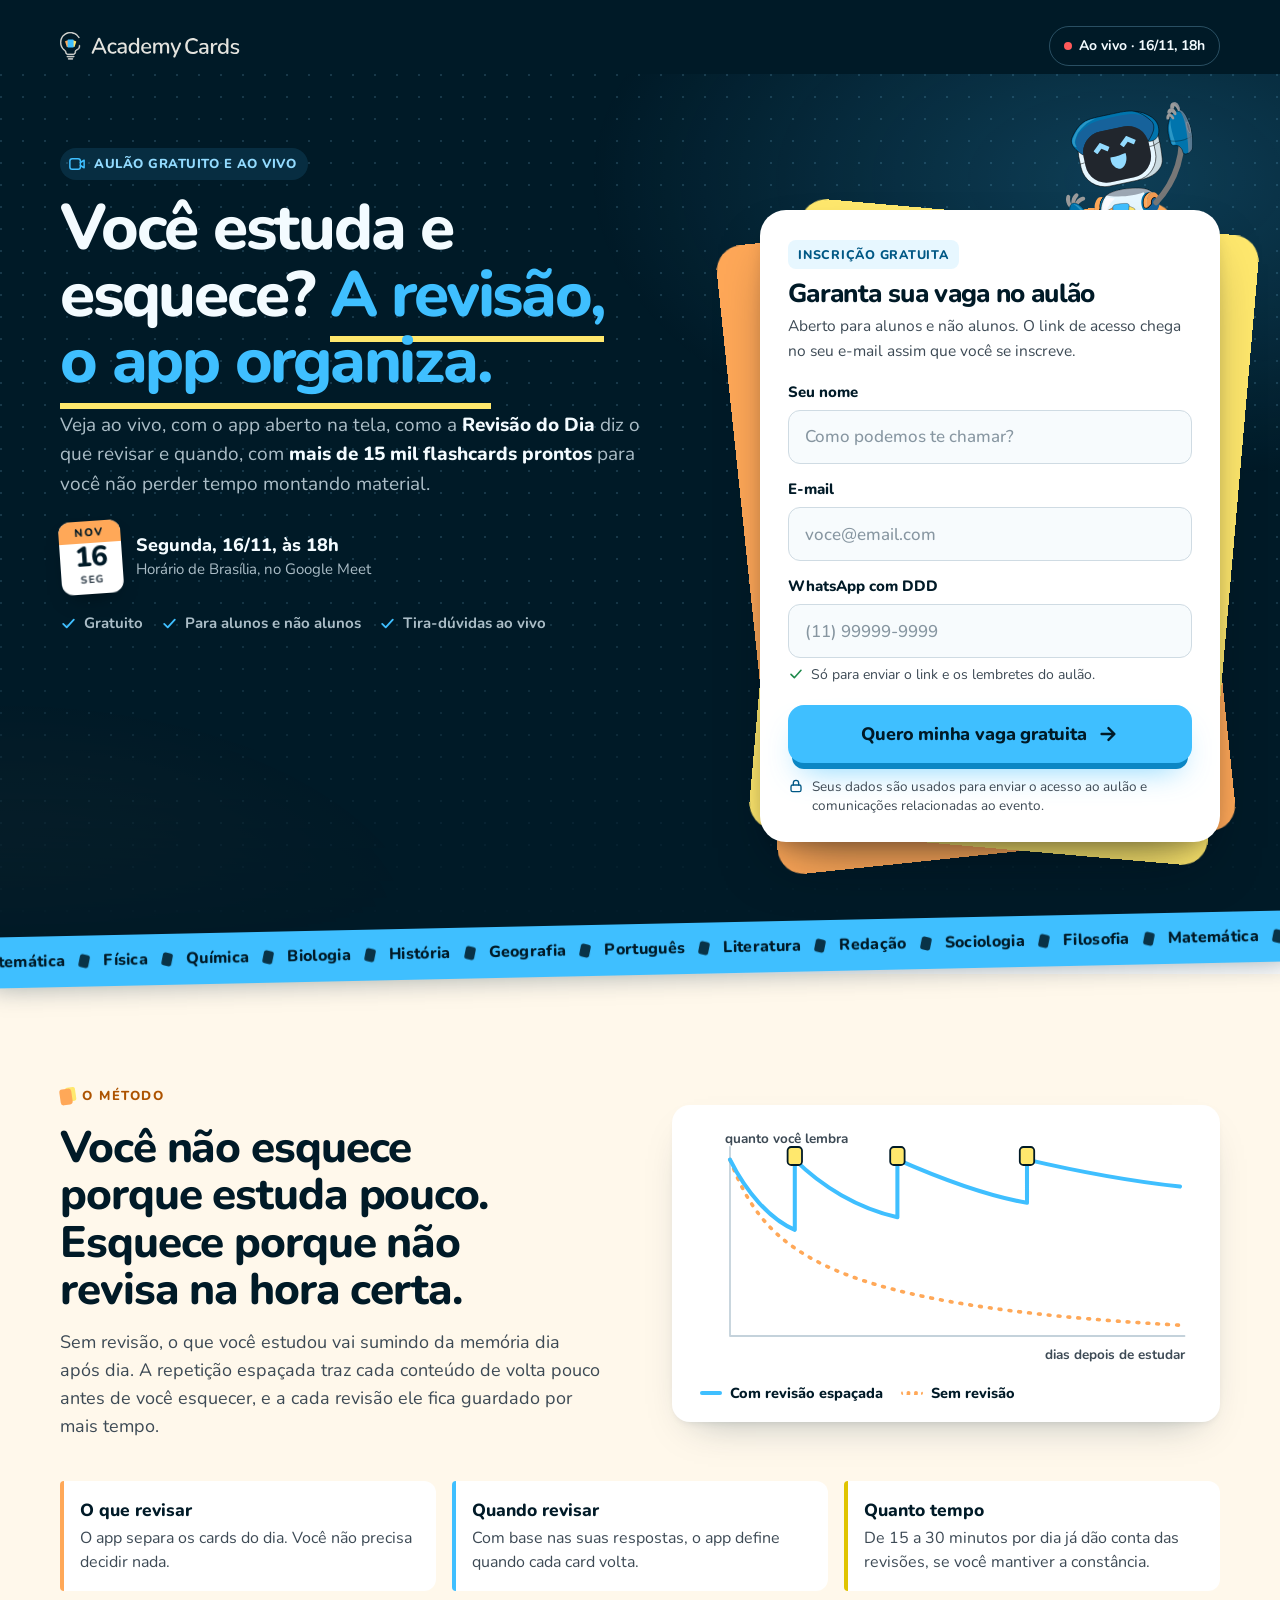
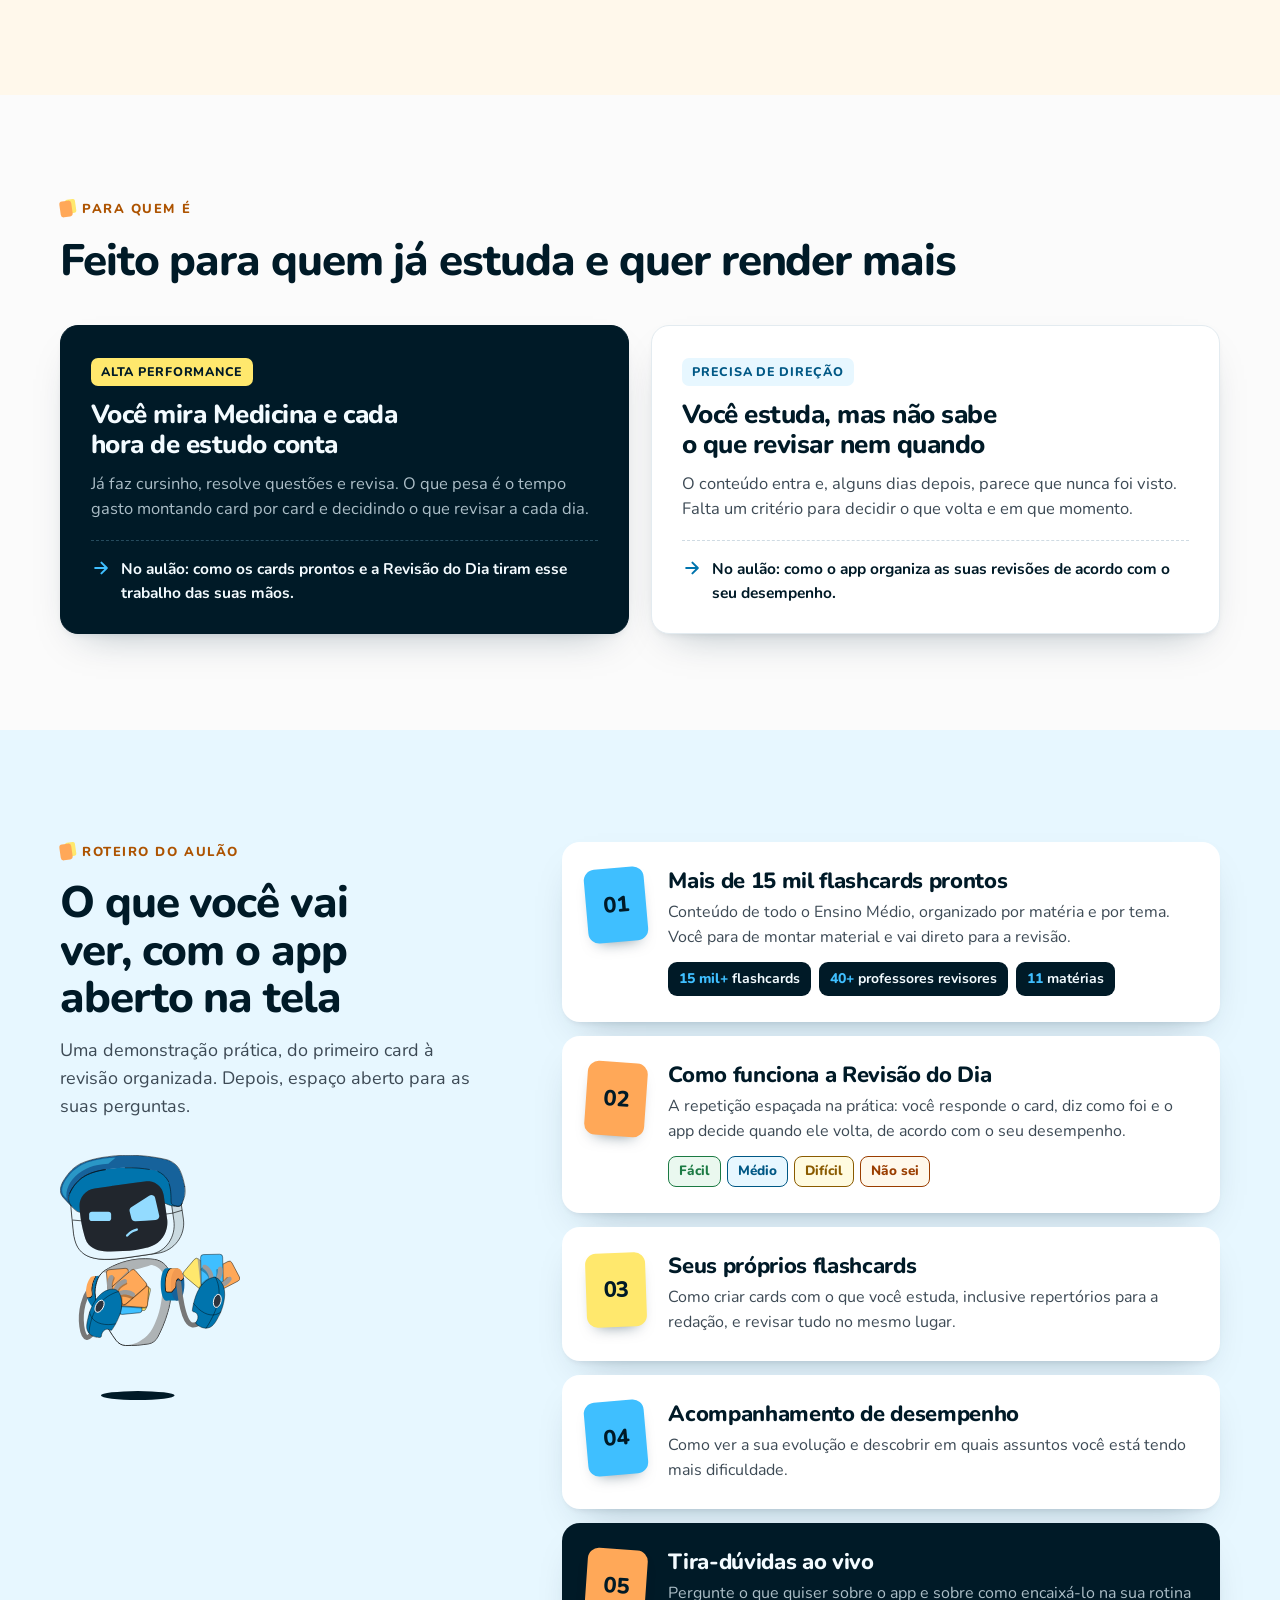
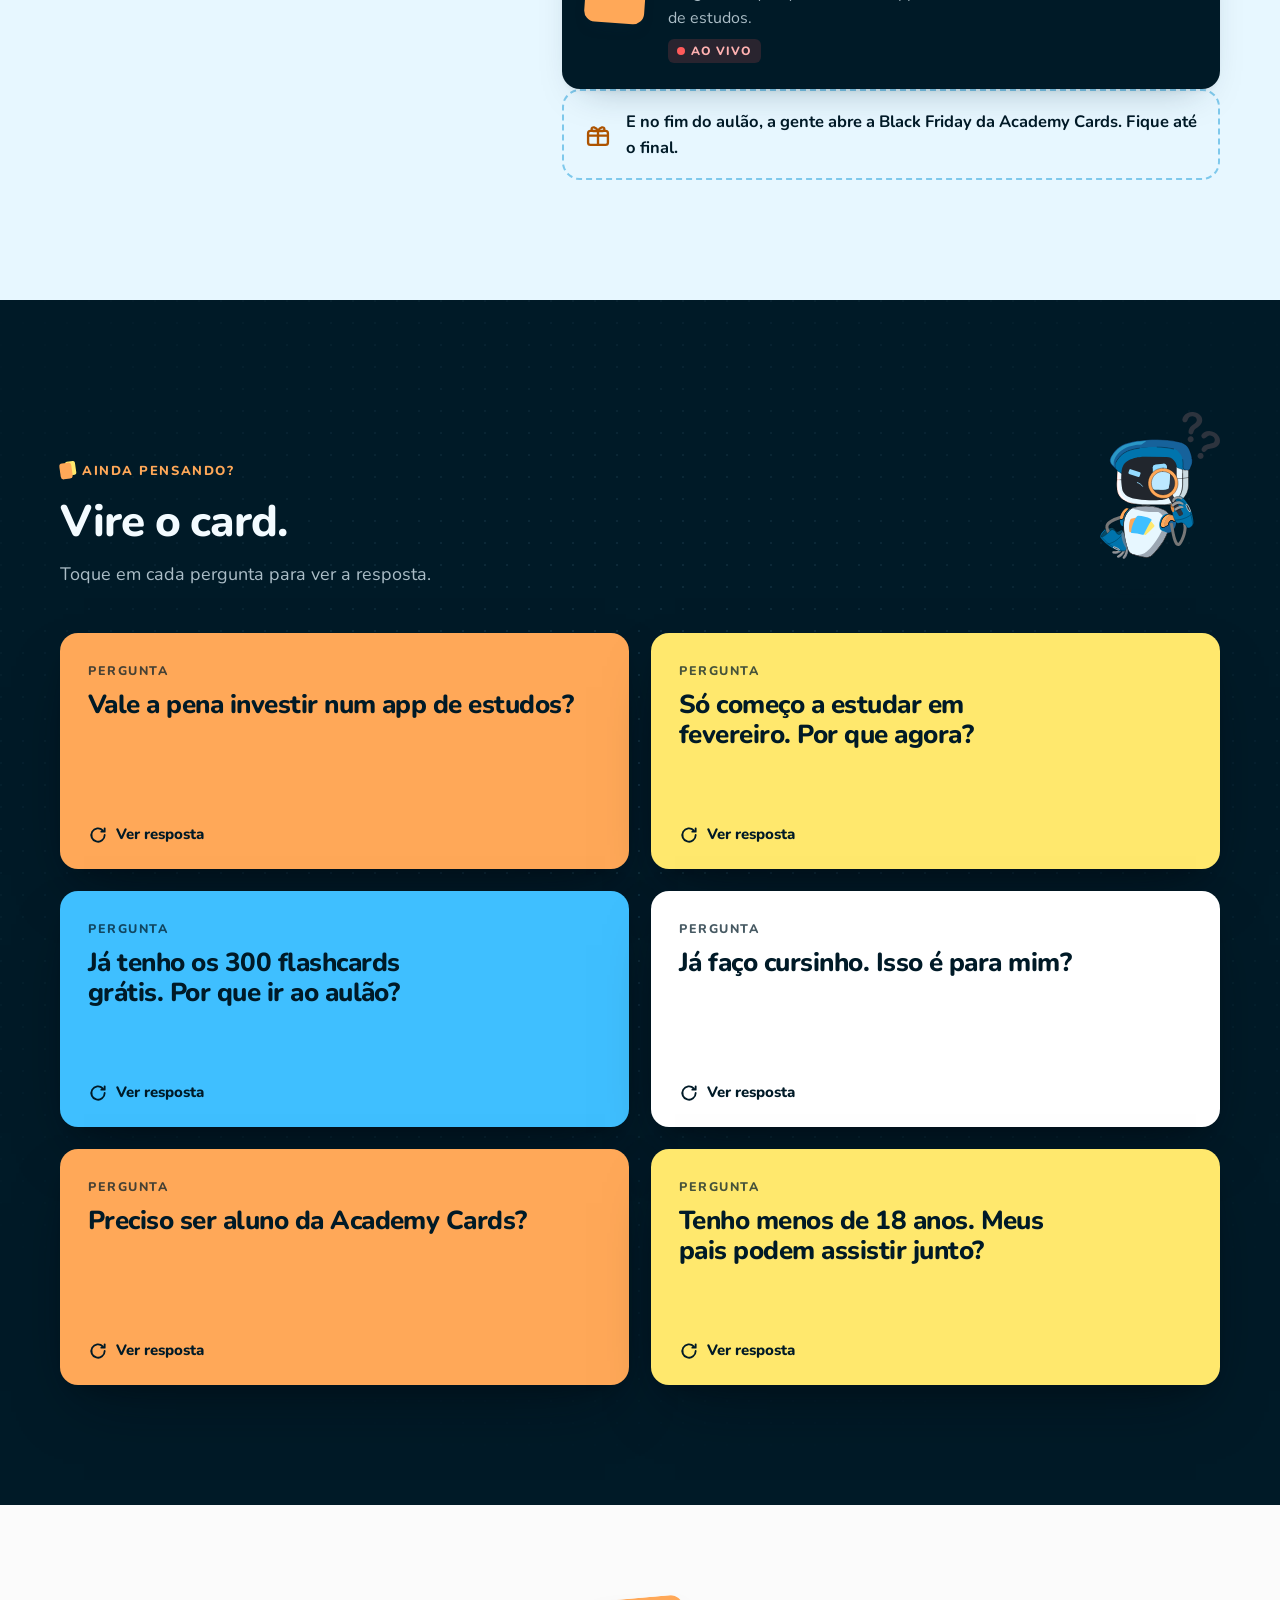
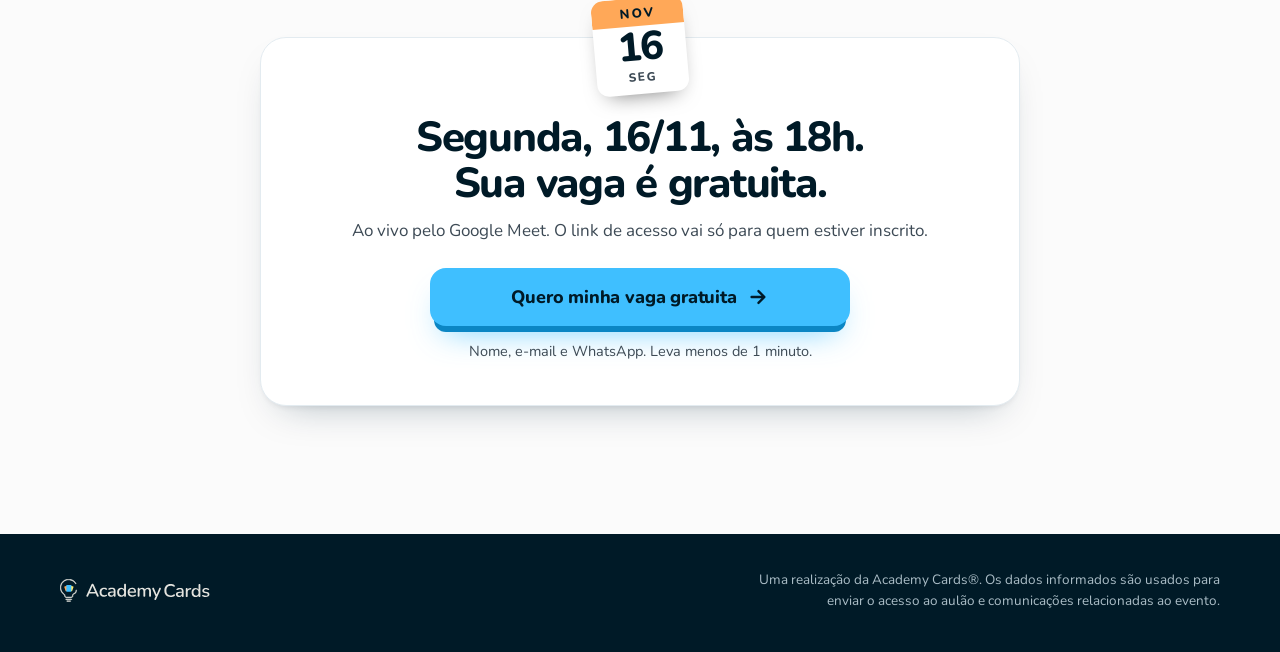
==== commit 94a0872e: "feat: redesenho da LP do aulão demo (16/11) com anti-bot no formulário Página de inscrição redesenha" ====
--- a/index.html
+++ b/index.html
@@ -2,10 +2,12 @@
 <html lang="pt-BR">
 <head>
 <meta charset="UTF-8">
-<meta name="viewport" content="width=device-width, initial-scale=1">
-<title>Aulão gratuito: conheça a Academy Cards ao vivo | 16/11, 18h</title>
-<meta name="description" content="Demonstração gratuita e ao vivo do aplicativo Academy Cards em 16/11, às 18h, pelo Google Meet: mais de 15 mil flashcards prontos, Revisão do Dia, criação de flashcards e acompanhamento de desempenho para o ENEM 2027.">
+<meta name="viewport" content="width=device-width, initial-scale=1, viewport-fit=cover">
+<title>Aulão gratuito: veja a Academy Cards ao vivo | 16/11, 18h</title>
+<meta name="description" content="Você estuda e esquece? Aula ao vivo e gratuita em 16/11, às 18h, pelo Google Meet: veja como a Revisão do Dia e mais de 15 mil flashcards prontos organizam suas revisões para o ENEM 2027 e os vestibulares.">
 <meta name="robots" content="index, follow">
+
+<script>document.documentElement.classList.add('js');</script>
 
 <!-- Google Tag Manager (mesmo container da LP principal) -->
 <script>
@@ -23,12 +25,12 @@
 <meta property="og:locale" content="pt_BR">
 <meta property="og:site_name" content="Academy Cards">
 <meta property="og:url" content="https://aulao.academycards.com.br/">
-<meta property="og:title" content="Aulão gratuito: conheça a Academy Cards ao vivo">
-<meta property="og:description" content="16/11, às 18h, pelo Google Meet. Veja na prática como organizar suas revisões para o ENEM 2027 com flashcards prontos e a Revisão do Dia.">
+<meta property="og:title" content="Aulão gratuito: veja a Academy Cards ao vivo">
+<meta property="og:description" content="16/11, às 18h, pelo Google Meet. Você estuda e esquece? Veja na prática como a Revisão do Dia diz o que revisar e quando.">
 <meta property="og:image" content="https://aulao.academycards.com.br/assets/img/og-image.jpg">
 <meta property="og:image:width" content="1200">
 <meta property="og:image:height" content="630">
-<meta property="og:image:alt" content="Aulão gratuito da Academy Cards, 16/11, às 18h, pelo Google Meet.">
+<meta property="og:image:alt" content="Aulão gratuito da Academy Cards, segunda, 16/11, às 18h, ao vivo pelo Google Meet.">
 <meta name="twitter:card" content="summary_large_image">
 
 <link rel="icon" href="assets/img/favicon.svg" type="image/svg+xml">
@@ -43,7 +45,7 @@
 {
   "@context": "https://schema.org",
   "@type": "EducationEvent",
-  "name": "Aulão gratuito: conheça a Academy Cards ao vivo",
+  "name": "Aulão gratuito: veja a Academy Cards ao vivo",
   "description": "Demonstração ao vivo do aplicativo de revisão Academy Cards para o ENEM e vestibulares: flashcards prontos, Revisão do Dia, criação de flashcards e acompanhamento de desempenho.",
   "startDate": "2026-11-16T18:00:00-03:00",
   "eventAttendanceMode": "https://schema.org/OnlineEventAttendanceMode",
@@ -73,263 +75,691 @@
 height="0" width="0" style="display:none;visibility:hidden"></iframe></noscript>
 <!-- End Google Tag Manager (noscript) -->
 
-<div class="backdrop" aria-hidden="true"></div>
-
-<!-- Marca. Não é navegação: a página tem uma única conversão. -->
+<!-- Só a marca e a data. Sem navegação: a página tem uma única conversão. -->
 <header class="masthead">
-  <div class="wrap">
-    <div class="lockup rise" style="animation-delay:.05s">
-      <img class="lockup__academy" src="assets/img/academy-bone.svg"
-           alt="Academy Cards" width="173" height="27" fetchpriority="high">
+  <div class="wrap masthead__inner">
+    <img class="masthead__logo rise" src="assets/img/academy-bone.svg"
+         alt="Academy Cards" width="173" height="27" fetchpriority="high">
+    <p class="masthead__when rise" style="animation-delay:.08s">
+      <span class="live-dot" aria-hidden="true"></span>
+      Ao vivo · 16/11, 18h
+    </p>
+  </div>
+</header>
+
+<main>
+  <!-- ======================================================================
+       Hero: promessa, quando e o formulário logo em seguida.
+       No celular, o formulário começa ainda na primeira dobra.
+       ====================================================================== -->
+  <section class="hero">
+    <div class="wrap hero__grid">
+
+      <div class="hero__main">
+        <p class="hero__eyebrow rise" style="animation-delay:.1s">
+          <svg viewBox="0 0 24 24" fill="none" stroke="currentColor" stroke-width="2"
+               stroke-linecap="round" stroke-linejoin="round" aria-hidden="true">
+            <rect x="2.5" y="5" width="14" height="14" rx="3"/>
+            <path d="M16.5 10l5-3v10l-5-3"/>
+          </svg>
+          Aulão gratuito e ao vivo
+        </p>
+
+        <h1 class="hero__title rise" style="animation-delay:.16s">
+          Você estuda e esquece? <em>A revisão, o app organiza.</em>
+        </h1>
+
+        <!-- Dor nº 1 dos leads da campanha ENEM: "esqueço conteúdos que já
+             estudei". Os flashcards prontos entram como prova de que o app
+             poupa trabalho, não como promessa principal. -->
+        <p class="hero__sub rise" style="animation-delay:.22s">
+          Veja ao vivo, com o app aberto na tela, como a
+          <strong>Revisão do Dia</strong> diz o que revisar e quando, com
+          <strong>mais de 15 mil flashcards prontos</strong> para você não
+          perder tempo montando material.
+        </p>
+
+        <div class="when rise" style="animation-delay:.28s">
+          <p class="cal" aria-hidden="true">
+            <span class="cal__month">Nov</span>
+            <span class="cal__day">16</span>
+            <span class="cal__dow">Seg</span>
+          </p>
+          <p>
+            <strong class="when__main">Segunda, 16/11, às 18h</strong>
+            <span class="when__meta">Horário de Brasília, no Google Meet</span>
+            <span class="when__count" data-countdown></span>
+          </p>
+        </div>
+
+        <ul class="hero__open rise" style="animation-delay:.32s">
+          <li>
+            <svg viewBox="0 0 24 24" fill="none" stroke="currentColor" stroke-width="2.6"
+                 stroke-linecap="round" stroke-linejoin="round" aria-hidden="true">
+              <path d="M4.5 12.5l5 5 10-11"/>
+            </svg>
+            Gratuito
+          </li>
+          <li>
+            <svg viewBox="0 0 24 24" fill="none" stroke="currentColor" stroke-width="2.6"
+                 stroke-linecap="round" stroke-linejoin="round" aria-hidden="true">
+              <path d="M4.5 12.5l5 5 10-11"/>
+            </svg>
+            Para alunos e não alunos
+          </li>
+          <li>
+            <svg viewBox="0 0 24 24" fill="none" stroke="currentColor" stroke-width="2.6"
+                 stroke-linecap="round" stroke-linejoin="round" aria-hidden="true">
+              <path d="M4.5 12.5l5 5 10-11"/>
+            </svg>
+            Tira-dúvidas ao vivo
+          </li>
+        </ul>
+      </div><!-- /.hero__main -->
+
+      <!-- ==================================================================
+           Formulário
+           POST nativo para o Webform de Conversões do Zoho
+           "Aulao Demo App 16-11 - Conversoes" (7253906000005337063), no mesmo
+           padrão da LP (lp.academycards.com.br).
+           Anti-bot: o HTML NÃO traz o action do Zoho nem os tokens xnQsjsdp,
+           xmIwtLD e actionType em texto. O script inline logo depois do
+           </form> completa os quatro ao carregar a página, e o main.js faz a
+           checagem humana no envio. Um robô que lê o HTML e faz o POST sem
+           rodar o JS não chega ao Zoho.
+           Por isso o formulário só funciona com JavaScript (decisão aceita).
+           =================================================================== -->
+      <div class="deck" id="inscricao">
+        <span class="deck__fan deck__fan--orange" aria-hidden="true"></span>
+        <span class="deck__fan deck__fan--yellow" aria-hidden="true"></span>
+        <img class="deck__axel" src="assets/img/axel-acenando.svg" alt=""
+             width="140" height="200" fetchpriority="high">
+
+        <div class="card">
+          <p class="card__badge">Inscrição gratuita</p>
+          <h2 class="card__title">Garanta sua vaga no aulão</h2>
+          <p class="card__hint">
+            Aberto para alunos e não alunos. O link de acesso chega no seu
+            e-mail assim que você se inscreve.
+          </p>
+
+          <form class="form" id="formInscricao" method="POST" action=""
+                accept-charset="UTF-8" novalidate>
+
+            <!-- Tokens do Webform de Conversões: vazios no HTML de propósito.
+                 O script inline logo depois do </form> preenche os valores
+                 reais ao carregar a página. -->
+            <input type="hidden" name="xnQsjsdp" value="">
+            <input type="hidden" name="xmIwtLD" value="">
+            <input type="hidden" name="actionType" value="">
+            <input type="hidden" name="returnURL" value="https://aulao.academycards.com.br/obrigado">
+            <input type="hidden" name="zc_gad" id="zc_gad" value="">
+
+            <!-- Classificação no CRM (Conversões). O Webform também aplica estes
+                 valores fixos no servidor. -->
+            <input type="hidden" name="COBJ2CF112" value="7253906000005355001"><!-- Ativo_de_Conversao = Aulão Demonstração App 16/11 -->
+            <input type="hidden" name="COBJ2CF18" value="Pendente"><!-- Status_do_Processamento -->
+            <input type="hidden" name="COBJ2CF17" value="Zoho Webform"><!-- Origem_Tecnica -->
+            <input type="hidden" name="COBJ2CF54" value="16/11/2026"><!-- Data_do_Evento (DD/MM/YYYY): usado pelos lembretes de 15/11 e 16/11 -->
+
+            <!-- Gerados por main.js no envio -->
+            <input type="hidden" id="convName" name="NAME" value="Aulão Demo App"><!-- Name -->
+            <input type="hidden" id="dhData"   name="COBJ2CF51"       value=""><!-- Data_Hora_da_Conversao: DD/MM/YYYY -->
+            <input type="hidden" id="dhHora"   name="COBJ2CF51hour"   value=""><!-- 01..12 -->
+            <input type="hidden" id="dhMinuto" name="COBJ2CF51minute" value=""><!-- 00..59 -->
+            <input type="hidden" id="dhAmPm"   name="COBJ2CF51ampm"   value=""><!-- AM | PM -->
+            <input type="hidden" id="idExterno" name="COBJ2CF1" value=""><!-- ID_Externo_da_Submissao -->
+            <input type="hidden" id="paginaOrigem" name="COBJ2CF5" value="https://aulao.academycards.com.br/"><!-- Pagina_de_Origem -->
+
+            <!-- Atribuição: preenchidos por JS a partir da query string -->
+            <input type="hidden" name="COBJ2CF6" id="utm_source" value="">
+            <input type="hidden" name="COBJ2CF7" id="utm_medium" value="">
+            <input type="hidden" name="COBJ2CF8" id="utm_campaign" value="">
+            <input type="hidden" name="COBJ2CF9" id="utm_content" value="">
+            <input type="hidden" name="COBJ2CF10" id="utm_term" value="">
+            <input type="hidden" name="COBJ2CF11" id="fbclid" value="">
+            <input type="hidden" name="COBJ2CF12" id="gclid" value=""><!-- GCLID (além do zc_gad) -->
+            <input type="hidden" name="COBJ2CF13" id="gbraid" value="">
+            <input type="hidden" name="COBJ2CF14" id="wbraid" value="">
+            <input type="hidden" name="COBJ2CF15" id="ttclid" value="">
+
+            <p class="form__alert" id="formAlert" role="alert"></p>
+
+            <div class="field">
+              <label class="field__label" for="Last_Name">Seu nome</label>
+              <input class="field__input" type="text" id="Last_Name" name="COBJ2CF2"
+                     maxlength="80" autocomplete="name" autocapitalize="words"
+                     enterkeyhint="next" placeholder="Como podemos te chamar?"
+                     aria-describedby="err-nome" required>
+              <p class="field__msg" id="err-nome"></p>
+            </div>
+
+            <div class="field">
+              <label class="field__label" for="Email">E-mail</label>
+              <input class="field__input" type="email" id="Email" name="COBJ2CF3"
+                     maxlength="100" autocomplete="email" inputmode="email"
+                     enterkeyhint="next" spellcheck="false" autocapitalize="off"
+                     placeholder="voce@email.com"
+                     aria-describedby="err-email sug-email" required>
+              <p class="field__msg" id="err-email"></p>
+              <p class="field__suggest" id="sug-email"></p>
+            </div>
+
+            <div class="field">
+              <label class="field__label" for="Mobile">WhatsApp com DDD</label>
+              <!-- Sem name: serve só à digitação. main.js envia o número
+                   normalizado nos ocultos COBJ2CF4 (Celular) e COBJ2CF22 (Telefone). -->
+              <input class="field__input" type="tel" id="Mobile"
+                     maxlength="30" autocomplete="tel" inputmode="numeric"
+                     enterkeyhint="done" placeholder="(11) 99999-9999"
+                     aria-describedby="help-fone err-fone" required>
+              <p class="field__help" id="help-fone">
+                <svg viewBox="0 0 24 24" fill="none" stroke="currentColor" stroke-width="2.4"
+                     stroke-linecap="round" stroke-linejoin="round" aria-hidden="true">
+                  <path d="M4.5 12.5l5 5 10-11"/>
+                </svg>
+                Só para enviar o link e os lembretes do aulão.
+              </p>
+              <p class="field__msg" id="err-fone"></p>
+            </div>
+
+            <!-- Telefone para o Zoho: Telefone_Informado = +55/E.164 como informado;
+                 Celular_Informado = WhatsApp ID (regra do nono dígito). Preenchidos no envio. -->
+            <input type="hidden" id="phoneOriginal" name="COBJ2CF22" value=""><!-- Telefone_Informado -->
+            <input type="hidden" id="mobileNormalizado" name="COBJ2CF4" value=""><!-- Celular_Informado -->
+
+            <!-- Honeypot do Zoho: deve permanecer vazio. Nunca preencher via JS. -->
+            <div class="hp" aria-hidden="true">
+              <label for="hp-field">Não preencha este campo</label>
+              <input type="text" id="hp-field" name="aG9uZXlwb3Q" value=""
+                     tabindex="-1" autocomplete="off">
+            </div>
+
+            <button class="cta cta--block" type="submit" id="submitBtn">
+              <span id="submitLabel">Quero minha vaga gratuita</span>
+              <svg id="submitIcon" viewBox="0 0 24 24" fill="none" stroke="currentColor"
+                   stroke-width="2.6" stroke-linecap="round" stroke-linejoin="round"
+                   aria-hidden="true">
+                <path d="M5 12h13M12.5 5.5L19 12l-6.5 6.5"/>
+              </svg>
+            </button>
+
+            <!-- Checagem humana (main.js): aparece no lugar do botão quando o
+                 envio chega cedo demais ou sem nenhuma interação real na
+                 página. Os dados preenchidos ficam como estão. -->
+            <div class="confirm" id="formConfirm" hidden>
+              <p class="confirm__text" id="confirmText">
+                <strong>Só mais um passo.</strong> Toque no botão abaixo para
+                confirmar sua inscrição.
+              </p>
+              <button class="cta cta--block" type="button" id="confirmBtn"
+                      aria-describedby="confirmText">
+                Confirmar minha inscrição
+                <svg viewBox="0 0 24 24" fill="none" stroke="currentColor"
+                     stroke-width="2.6" stroke-linecap="round" stroke-linejoin="round"
+                     aria-hidden="true">
+                  <path d="M4.5 12.5l5 5 10-11"/>
+                </svg>
+              </button>
+            </div>
+
+            <p class="form__fine">
+              <svg viewBox="0 0 24 24" fill="none" stroke="currentColor" stroke-width="2"
+                   stroke-linecap="round" stroke-linejoin="round" aria-hidden="true">
+                <rect x="4.5" y="10.5" width="15" height="10" rx="2.5"/>
+                <path d="M8 10.5V7.5a4 4 0 018 0v3"/>
+              </svg>
+              Seus dados são usados para enviar o acesso ao aulão e comunicações
+              relacionadas ao evento.
+            </p>
+          </form>
+          <!-- Anti-bot, camada 1: completa o formulário com o action do Zoho e
+               os tokens do Webform assim que o navegador chega aqui, antes do
+               wf_anal e do main.js (ambos defer). Assim a análise de webform
+               do Zoho (Visitas, Iniciantes, Envios) vê o formulário completo,
+               e o HTML servido continua sem a URL do Zoho e sem os tokens:
+               os valores estão invertidos e a URL, em partes. Um robô que só
+               lê o HTML e faz o POST não chega ao Zoho.
+               Se o Webform for recriado, inverter os novos tokens e trocar
+               aqui (xnQsjsdp, xmIwtLD, actionType). -->
+          <script>
+          (function () {
+            var f = document.getElementById("formInscricao");
+            if (!f) return;
+            function des(s) { return s.split("").reverse().join(""); }
+            var tokens = {
+              xnQsjsdp: "e601423879f7a18f82cd3a3002a5deeb474c2704cfd3d392e1a53952976af620",
+              xmIwtLD: "20fe08b07875058318eb48941ed2d355cef1bf4868607f993965e54825d000aa594a84d7cd428460e1e301aff17ecc4f",
+              actionType: "==gMlxWdk9WTt9GdzV3Q"
+            };
+            for (var nome in tokens) {
+              var el = f.elements.namedItem(nome);
+              if (el) el.value = des(tokens[nome]);
+            }
+            f.setAttribute("action", ["https:", "", "crm" + ".zoho" + ".com", "crm", "Web" + "Form"].join("/"));
+          })();
+          </script>
+        </div>
+      </div><!-- /.deck -->
+
+    </div>
+  </section>
+
+  <!-- Faixa de matérias: as mesmas da LP principal. Decorativa. -->
+  <div class="ribbon" aria-hidden="true">
+    <div class="ribbon__track">
+      <ul class="ribbon__list">
+        <li>Matemática</li><li>Física</li><li>Química</li><li>Biologia</li>
+        <li>História</li><li>Geografia</li><li>Português</li><li>Literatura</li>
+        <li>Redação</li><li>Sociologia</li><li>Filosofia</li>
+      </ul>
+      <ul class="ribbon__list">
+        <li>Matemática</li><li>Física</li><li>Química</li><li>Biologia</li>
+        <li>História</li><li>Geografia</li><li>Português</li><li>Literatura</li>
+        <li>Redação</li><li>Sociologia</li><li>Filosofia</li>
+      </ul>
     </div>
   </div>
-</header>
-
-<main>
-  <section class="hero">
-    <div class="wrap hero__grid">
-
-      <!-- Coluna esquerda: só o que decide a inscrição - titulo, promessa e
-           quando acontece. -->
-      <div class="hero__main">
-        <p class="tag rise" style="animation-delay:.12s">
-          <span class="tag__dot" aria-hidden="true"></span>
-          Aulão on-line e gratuito
+
+  <!-- ======================================================================
+       O método antes do produto: mais de um terço dos leads da campanha ENEM
+       não tem método de revisão e metade revisa só antes da prova. O gráfico
+       é ilustrativo e não tem números de propósito.
+       ====================================================================== -->
+  <section class="method">
+    <div class="wrap method__grid">
+      <div class="method__text">
+        <p class="kicker">O método</p>
+        <h2 class="section-title">Você não esquece porque estuda pouco. Esquece porque não revisa na hora certa.</h2>
+        <p class="section-lede">
+          Sem revisão, o que você estudou vai sumindo da memória dia após dia.
+          A repetição espaçada traz cada conteúdo de volta pouco antes de você
+          esquecer, e a cada revisão ele fica guardado por mais tempo.
         </p>
-
-        <h1 class="hero__title rise" style="animation-delay:.18s">
-          Conheça a Academy Cards ao vivo:<br>
-          <em>suas revisões para o ENEM 2027 organizadas</em>
-        </h1>
-
-        <p class="hero__sub rise" style="animation-delay:.24s">
-          Uma demonstração gratuita do aplicativo, com telas reais: os mais de
-          <strong>15 mil flashcards prontos</strong>, a <strong>Revisão do Dia</strong>,
-          como criar seus próprios cards e acompanhar seu desempenho. Você tira
-          suas dúvidas ao vivo e decide se a Academy Cards faz sentido para você.
-        </p>
-
-        <!-- Quando o evento acontece, logo abaixo do subtítulo: é a informação
-             que mais decide a inscrição. Sem azul aqui: o #3FBFFF é exclusivo
-             do CTA e da tag, para o botão seguir sendo o ponto mais luminoso. -->
-        <p class="eventline rise" style="animation-delay:.28s">
-          <strong>16 de novembro</strong>
-          <span class="eventline__sep" aria-hidden="true">·</span>
-          <strong>18h</strong>
-          <span class="eventline__sep" aria-hidden="true">·</span>
-          <span>Google Meet, <b>gratuito</b></span>
-        </p>
-
-        <p class="openness rise" style="animation-delay:.32s">
-          <svg viewBox="0 0 24 24" fill="none" stroke="currentColor" stroke-width="2"
-               stroke-linecap="round" stroke-linejoin="round" aria-hidden="true">
-            <path d="M4.5 12.5l5 5 10-11"/>
-          </svg>
-          Aberto para alunos e não alunos
-        </p>
-
-        <p class="credit rise" style="animation-delay:.33s">
-          <strong>Equipe Academy Cards</strong>
-          <span>
-            apresenta o app na prática ·
-            <a class="credit__link" href="#programa">ver o que vamos mostrar</a>
-          </span>
-        </p>
-      </div><!-- /.hero__main -->
-
-      <!-- ==================================================================
-           Formulário
-           Markup próprio, POST nativo para o Webform de Conversões do Zoho
-           "Aulao Demo App 16-11 - Conversoes" (7253906000005337063), no mesmo
-           padrão da LP (lp.academycards.com.br). Os tokens ocultos são os do
-           HTML gerado pelo Zoho para esse Webform e não devem ser alterados.
-           Precisa de JavaScript: o Name, a Data/Hora e o ID da submissão
-           são gerados por main.js no envio (campos obrigatórios do Webform).
-           =================================================================== -->
-      <div class="card rise" id="inscricao" style="animation-delay:.5s">
-        <h2 class="card__title">Garanta sua vaga</h2>
-        <p class="card__hint">
-          Preencha seus dados corretamente. O link de acesso chega no seu
-          e-mail assim que você se inscreve, e usamos seu WhatsApp para
-          enviar o link e os lembretes do aulão.
-        </p>
-
-        <form class="form" id="formInscricao" method="POST"
-              action="https://crm.zoho.com/crm/WebForm"
-              accept-charset="UTF-8" novalidate>
-
-          <!-- Tokens do Webform de Conversões (HTML gerado pelo Zoho). Não alterar. -->
-          <input type="hidden" name="xnQsjsdp" value="026fa67925935a1e293d3dfc4072c474beed5a2003a3dc28f81a7f978324106e">
-          <input type="hidden" name="xmIwtLD" value="f4cce71ffa103e1e064824dc7d48a495aa000d52845e569399f7068684fb1fec553d2de14984be81385057870b80ef02">
-          <input type="hidden" name="actionType" value="Q3VzdG9tTW9kdWxlMg==">
-          <input type="hidden" name="returnURL" value="https://aulao.academycards.com.br/obrigado">
-          <input type="hidden" name="zc_gad" id="zc_gad" value="">
-
-          <!-- Classificação no CRM (Conversões). O Webform também aplica estes
-               valores fixos no servidor. -->
-          <input type="hidden" name="COBJ2CF112" value="7253906000005355001"><!-- Ativo_de_Conversao = Aulão Demonstração App 16/11 -->
-          <input type="hidden" name="COBJ2CF18" value="Pendente"><!-- Status_do_Processamento -->
-          <input type="hidden" name="COBJ2CF17" value="Zoho Webform"><!-- Origem_Tecnica -->
-          <input type="hidden" name="COBJ2CF54" value="16/11/2026"><!-- Data_do_Evento (DD/MM/YYYY): usado pelos lembretes de 15/11 e 16/11 -->
-
-          <!-- Gerados por main.js no envio -->
-          <input type="hidden" id="convName" name="NAME" value="Aulão Demo App"><!-- Name -->
-          <input type="hidden" id="dhData"   name="COBJ2CF51"       value=""><!-- Data_Hora_da_Conversao: DD/MM/YYYY -->
-          <input type="hidden" id="dhHora"   name="COBJ2CF51hour"   value=""><!-- 01..12 -->
-          <input type="hidden" id="dhMinuto" name="COBJ2CF51minute" value=""><!-- 00..59 -->
-          <input type="hidden" id="dhAmPm"   name="COBJ2CF51ampm"   value=""><!-- AM | PM -->
-          <input type="hidden" id="idExterno" name="COBJ2CF1" value=""><!-- ID_Externo_da_Submissao -->
-          <input type="hidden" id="paginaOrigem" name="COBJ2CF5" value="https://aulao.academycards.com.br/"><!-- Pagina_de_Origem -->
-
-          <!-- Atribuição: preenchidos por JS a partir da query string -->
-          <input type="hidden" name="COBJ2CF6" id="utm_source" value="">
-          <input type="hidden" name="COBJ2CF7" id="utm_medium" value="">
-          <input type="hidden" name="COBJ2CF8" id="utm_campaign" value="">
-          <input type="hidden" name="COBJ2CF9" id="utm_content" value="">
-          <input type="hidden" name="COBJ2CF10" id="utm_term" value="">
-          <input type="hidden" name="COBJ2CF11" id="fbclid" value="">
-          <input type="hidden" name="COBJ2CF12" id="gclid" value=""><!-- GCLID (além do zc_gad) -->
-          <input type="hidden" name="COBJ2CF13" id="gbraid" value="">
-          <input type="hidden" name="COBJ2CF14" id="wbraid" value="">
-          <input type="hidden" name="COBJ2CF15" id="ttclid" value="">
-
-          <p class="form__alert" id="formAlert" role="alert"></p>
-
-          <div class="field">
-            <label class="field__label" for="Last_Name">Nome</label>
-            <input class="field__input" type="text" id="Last_Name" name="COBJ2CF2"
-                   maxlength="80" autocomplete="name" enterkeyhint="next"
-                   placeholder="Como podemos te chamar?"
-                   aria-describedby="err-nome" required>
-            <p class="field__msg" id="err-nome"></p>
-          </div>
-
-          <div class="field">
-            <label class="field__label" for="Email">E-mail</label>
-            <input class="field__input" type="email" id="Email" name="COBJ2CF3"
-                   maxlength="100" autocomplete="email" inputmode="email"
-                   enterkeyhint="next" spellcheck="false" autocapitalize="off"
-                   placeholder="voce@email.com"
-                   aria-describedby="err-email sug-email" required>
-            <p class="field__msg" id="err-email"></p>
-            <p class="field__suggest" id="sug-email"></p>
-          </div>
-
-          <div class="field">
-            <label class="field__label" for="Mobile">WhatsApp (com DDD)</label>
-            <!-- Sem name: serve só à digitação. main.js envia o número
-                 normalizado nos ocultos COBJ2CF4 (Celular) e COBJ2CF22 (Telefone). -->
-            <input class="field__input" type="tel" id="Mobile"
-                   maxlength="30" autocomplete="tel" inputmode="numeric"
-                   enterkeyhint="done" placeholder="(51) 99999-9999"
-                   aria-describedby="err-fone" required>
-            <p class="field__msg" id="err-fone"></p>
-          </div>
-
-          <!-- Telefone para o Zoho: Telefone_Informado = +55/E.164 como informado;
-               Celular_Informado = WhatsApp ID (regra do nono dígito). Preenchidos no envio. -->
-          <input type="hidden" id="phoneOriginal" name="COBJ2CF22" value=""><!-- Telefone_Informado -->
-          <input type="hidden" id="mobileNormalizado" name="COBJ2CF4" value=""><!-- Celular_Informado -->
-
-          <!-- Honeypot do Zoho: deve permanecer vazio. Nunca preencher via JS. -->
-          <div class="hp" aria-hidden="true">
-            <label for="hp-field">Não preencha este campo</label>
-            <input type="text" id="hp-field" name="aG9uZXlwb3Q" value=""
-                   tabindex="-1" autocomplete="off">
-          </div>
-
-          <button class="cta" type="submit" id="submitBtn">
-            <span id="submitLabel">Garantir minha vaga gratuita</span>
-            <svg id="submitIcon" viewBox="0 0 24 24" fill="none" stroke="currentColor"
-                 stroke-width="2.4" stroke-linecap="round" stroke-linejoin="round"
-                 aria-hidden="true">
-              <path d="M5 12h13M12.5 5.5L19 12l-6.5 6.5"/>
-            </svg>
-          </button>
-
-        </form>
       </div>
 
-    </div>
-  </section>
-
-  <section class="agenda" id="programa">
-    <div class="wrap">
-      <h2 class="agenda__title">O que vamos mostrar ao vivo</h2>
-
-      <!-- A linha de apoio não repete a promessa do hero: lá se diz o que a
-           demonstração mostra, aqui se diz o que o aluno leva de cada ponto. -->
-      <p class="agenda__lede">
-        O aplicativo na prática, do primeiro card à revisão organizada, para
-        você entender como ele pode fazer parte da sua rotina de estudos.
-      </p>
-
-      <!-- Os números são gerados por counter() no CSS: não existem no markup
-           para não serem lidos em voz alta pelo leitor de tela. -->
-      <ul class="agenda__list">
-        <li class="agenda__item">
-          <h3 class="agenda__name">Mais de 15 mil flashcards prontos</h3>
-          <p class="agenda__desc">
-            Conteúdos de todo o Ensino Médio, elaborados e revisados por mais de
-            40 professores. Menos tempo preparando material, mais tempo revisando.
-          </p>
+      <figure class="curve">
+        <svg viewBox="0 0 560 270" role="img"
+             aria-labelledby="curve-title">
+          <title id="curve-title">Ilustração: sem revisão, a lembrança do conteúdo cai com os dias; com revisões espaçadas, ela volta ao topo a cada revisão e cai cada vez mais devagar.</title>
+          <path class="curve__axis" d="M40 20V230H545"/>
+          <path class="curve__none" d="M40 34C80 140 150 196 540 218"/>
+          <path class="curve__spaced" d="M40 34C58 70 84 100 112 112L112 34C142 64 182 88 226 98L226 34C276 56 324 74 370 82L370 34C430 48 486 58 540 64"/>
+          <g class="curve__marks">
+            <rect x="104" y="20" width="16" height="20" rx="4"/>
+            <rect x="218" y="20" width="16" height="20" rx="4"/>
+            <rect x="362" y="20" width="16" height="20" rx="4"/>
+          </g>
+          <text class="curve__label" x="34" y="16" text-anchor="start">quanto você lembra</text>
+          <text class="curve__label" x="545" y="256" text-anchor="end">dias depois de estudar</text>
+        </svg>
+        <figcaption class="curve__legend">
+          <span class="curve__key curve__key--spaced">Com revisão espaçada</span>
+          <span class="curve__key curve__key--none">Sem revisão</span>
+        </figcaption>
+      </figure>
+
+      <ul class="method__points">
+        <li>
+          <strong>O que revisar</strong>
+          O app separa os cards do dia. Você não precisa decidir nada.
         </li>
-        <li class="agenda__item">
-          <h3 class="agenda__name">Como funciona a Revisão do Dia</h3>
-          <p class="agenda__desc">
-            O aplicativo organiza o que você precisa revisar e quando cada
-            conteúdo deve voltar, de acordo com o seu desempenho.
-          </p>
+        <li>
+          <strong>Quando revisar</strong>
+          Com base nas suas respostas, o app define quando cada card volta.
         </li>
-        <li class="agenda__item">
-          <h3 class="agenda__name">Seus próprios flashcards</h3>
-          <p class="agenda__desc">
-            Como criar cards com o que você estuda, incluindo repertórios para a
-            redação, e revisar tudo no mesmo lugar.
-          </p>
-        </li>
-        <li class="agenda__item">
-          <h3 class="agenda__name">Acompanhamento de desempenho</h3>
-          <p class="agenda__desc">
-            Como acompanhar sua evolução e identificar os assuntos em que você
-            está tendo mais dificuldade.
-          </p>
-        </li>
-        <li class="agenda__item">
-          <h3 class="agenda__name">Suas dúvidas, ao vivo</h3>
-          <p class="agenda__desc">
-            Espaço para perguntar o que quiser e decidir se a Academy Cards
-            realmente faz sentido para a sua preparação.
-          </p>
+        <li>
+          <strong>Quanto tempo</strong>
+          De 15 a 30 minutos por dia já dão conta das revisões, se você mantiver
+          a constância.
         </li>
       </ul>
     </div>
   </section>
 
-  <section class="closer">
+  <!-- ======================================================================
+       Para quem é: público principal (alta performance, Medicina) e
+       secundário (precisa de direção sobre o que revisar e quando).
+       ====================================================================== -->
+  <section class="who">
     <div class="wrap">
-      <h2 class="closer__title">É on-line, é gratuito e é ao vivo.</h2>
-      <p class="closer__meta">
-        <strong>16 de novembro, às 18h.</strong> O link de acesso vai só para quem
-        estiver inscrito.
-      </p>
-      <a class="cta" href="#inscricao">
-        Garantir minha vaga gratuita
-        <svg viewBox="0 0 24 24" fill="none" stroke="currentColor" stroke-width="2.4"
-             stroke-linecap="round" stroke-linejoin="round" aria-hidden="true">
-          <path d="M5 12h13M12.5 5.5L19 12l-6.5 6.5"/>
-        </svg>
-      </a>
+      <p class="kicker">Para quem é</p>
+      <h2 class="section-title">Feito para quem já estuda e quer render mais</h2>
+
+      <div class="who__grid">
+        <article class="persona persona--strong">
+          <p class="persona__tag">Alta performance</p>
+          <h3 class="persona__title">Você mira Medicina e cada hora de estudo conta</h3>
+          <p class="persona__text">
+            Já faz cursinho, resolve questões e revisa. O que pesa é o tempo
+            gasto montando card por card e decidindo o que revisar a cada dia.
+          </p>
+          <p class="persona__gets">
+            <svg viewBox="0 0 24 24" fill="none" stroke="currentColor" stroke-width="2.4"
+                 stroke-linecap="round" stroke-linejoin="round" aria-hidden="true">
+              <path d="M5 12h13M12.5 5.5L19 12l-6.5 6.5"/>
+            </svg>
+            No aulão: como os cards prontos e a Revisão do Dia tiram esse
+            trabalho das suas mãos.
+          </p>
+        </article>
+
+        <article class="persona persona--light">
+          <p class="persona__tag">Precisa de direção</p>
+          <h3 class="persona__title">Você estuda, mas não sabe o que revisar nem quando</h3>
+          <p class="persona__text">
+            O conteúdo entra e, alguns dias depois, parece que nunca foi visto.
+            Falta um critério para decidir o que volta e em que momento.
+          </p>
+          <p class="persona__gets">
+            <svg viewBox="0 0 24 24" fill="none" stroke="currentColor" stroke-width="2.4"
+                 stroke-linecap="round" stroke-linejoin="round" aria-hidden="true">
+              <path d="M5 12h13M12.5 5.5L19 12l-6.5 6.5"/>
+            </svg>
+            No aulão: como o app organiza as suas revisões de acordo com o seu
+            desempenho.
+          </p>
+        </article>
+      </div>
+    </div>
+  </section>
+
+  <!-- ======================================================================
+       Roteiro: o que a demonstração mostra. Os números de cada card vêm do
+       counter() no CSS, fora do markup, para o leitor de tela não ler "zero um".
+       ====================================================================== -->
+  <section class="plan" id="programa">
+    <div class="wrap plan__layout">
+      <div class="plan__head">
+        <p class="kicker">Roteiro do aulão</p>
+        <h2 class="section-title">O que você vai ver, com o app aberto na tela</h2>
+        <p class="section-lede">
+          Uma demonstração prática, do primeiro card à revisão organizada.
+          Depois, espaço aberto para as suas perguntas.
+        </p>
+        <img class="plan__axel" src="assets/img/axel-cards.svg" alt=""
+             width="180" height="246" loading="lazy" decoding="async">
+      </div>
+
+      <div>
+        <ol class="steps">
+          <li class="step">
+            <div class="step__body">
+              <h3 class="step__name">Mais de 15 mil flashcards prontos</h3>
+              <p class="step__desc">
+                Conteúdo de todo o Ensino Médio, organizado por matéria e por
+                tema. Você para de montar material e vai direto para a revisão.
+              </p>
+              <ul class="facts">
+                <li><strong>15 mil+</strong> flashcards</li>
+                <li><strong>40+</strong> professores revisores</li>
+                <li><strong>11</strong> matérias</li>
+              </ul>
+            </div>
+          </li>
+          <li class="step">
+            <div class="step__body">
+              <h3 class="step__name">Como funciona a Revisão do Dia</h3>
+              <p class="step__desc">
+                A repetição espaçada na prática: você responde o card, diz como
+                foi e o app decide quando ele volta, de acordo com o seu desempenho.
+              </p>
+              <ul class="rate" aria-label="Respostas possíveis em cada card">
+                <li>Fácil</li><li>Médio</li><li>Difícil</li><li>Não sei</li>
+              </ul>
+            </div>
+          </li>
+          <li class="step">
+            <div class="step__body">
+              <h3 class="step__name">Seus próprios flashcards</h3>
+              <p class="step__desc">
+                Como criar cards com o que você estuda, inclusive repertórios
+                para a redação, e revisar tudo no mesmo lugar.
+              </p>
+            </div>
+          </li>
+          <li class="step">
+            <div class="step__body">
+              <h3 class="step__name">Acompanhamento de desempenho</h3>
+              <p class="step__desc">
+                Como ver a sua evolução e descobrir em quais assuntos você está
+                tendo mais dificuldade.
+              </p>
+            </div>
+          </li>
+          <li class="step step--live">
+            <div class="step__body">
+              <h3 class="step__name">Tira-dúvidas ao vivo</h3>
+              <p class="step__desc">
+                Pergunte o que quiser sobre o app e sobre como encaixá-lo na sua
+                rotina de estudos.
+              </p>
+              <p class="step__live"><span class="live-dot" aria-hidden="true"></span>Ao vivo</p>
+            </div>
+          </li>
+        </ol>
+
+        <p class="finale">
+          <svg viewBox="0 0 24 24" fill="none" stroke="currentColor" stroke-width="2"
+               stroke-linecap="round" stroke-linejoin="round" aria-hidden="true">
+            <rect x="3.5" y="8.5" width="17" height="12" rx="2"/>
+            <path d="M3.5 12.5h17M12 8.5v12M12 8.5c-1.5-3.5-5.5-4-5.5-1.5S10 8.5 12 8.5zM12 8.5c1.5-3.5 5.5-4 5.5-1.5S14 8.5 12 8.5z"/>
+          </svg>
+          <span>E no fim do aulão, a gente abre a Black Friday da Academy Cards.
+          Fique até o final.</span>
+        </p>
+      </div>
+    </div>
+  </section>
+
+  <!-- ======================================================================
+       Objeções como flashcards: pergunta na frente, resposta no verso.
+       ui.js vira os cards. Sem JS, as duas faces aparecem empilhadas.
+       ====================================================================== -->
+  <section class="doubts">
+    <div class="wrap">
+      <div class="doubts__head">
+        <div>
+          <p class="kicker kicker--dark">Ainda pensando?</p>
+          <h2 class="section-title">Vire o card.</h2>
+          <p class="section-lede">Toque em cada pergunta para ver a resposta.</p>
+        </div>
+        <img class="doubts__axel" src="assets/img/axel-duvida.svg" alt=""
+             width="120" height="182" loading="lazy" decoding="async">
+      </div>
+
+      <div class="flips">
+        <div class="flip">
+          <button class="flip__face flip__front" type="button" aria-expanded="false" aria-controls="resp-1">
+            <span class="flip__label">Pergunta</span>
+            <span class="flip__q">Vale a pena investir num app de estudos?</span>
+            <span class="flip__turn" aria-hidden="true">
+              <svg viewBox="0 0 24 24" fill="none" stroke="currentColor" stroke-width="2.2"
+                   stroke-linecap="round" stroke-linejoin="round"><path d="M20 12a8 8 0 11-2.3-5.6M20 4v4h-4"/></svg>
+              Ver resposta
+            </span>
+          </button>
+          <div class="flip__face flip__back" id="resp-1">
+            <p class="flip__label">Resposta</p>
+            <p class="flip__a">
+              É isso que o aulão te ajuda a decidir. Você vê o app funcionando,
+              com telas reais, e tira suas dúvidas ao vivo antes de pensar em
+              qualquer compra. <strong>Assistir é gratuito e não te compromete
+              com nada.</strong>
+            </p>
+            <button class="flip__again" type="button">
+              <svg viewBox="0 0 24 24" fill="none" stroke="currentColor" stroke-width="2.2"
+                   stroke-linecap="round" stroke-linejoin="round" aria-hidden="true"><path d="M4 12a8 8 0 102.3-5.6M4 4v4h4"/></svg>
+              Voltar à pergunta
+            </button>
+          </div>
+        </div>
+
+        <div class="flip">
+          <button class="flip__face flip__front" type="button" aria-expanded="false" aria-controls="resp-2">
+            <span class="flip__label">Pergunta</span>
+            <span class="flip__q">Só começo a estudar em fevereiro. Por que agora?</span>
+            <span class="flip__turn" aria-hidden="true">
+              <svg viewBox="0 0 24 24" fill="none" stroke="currentColor" stroke-width="2.2"
+                   stroke-linecap="round" stroke-linejoin="round"><path d="M20 12a8 8 0 11-2.3-5.6M20 4v4h-4"/></svg>
+              Ver resposta
+            </span>
+          </button>
+          <div class="flip__face flip__back" id="resp-2">
+            <p class="flip__label">Resposta</p>
+            <p class="flip__a">
+              Porque é melhor conhecer o método com calma do que no meio da
+              correria. Em novembro você entende como tudo funciona e
+              <strong>chega em fevereiro sabendo usar desde a primeira aula</strong>,
+              sem perder as primeiras semanas montando a rotina.
+            </p>
+            <button class="flip__again" type="button">
+              <svg viewBox="0 0 24 24" fill="none" stroke="currentColor" stroke-width="2.2"
+                   stroke-linecap="round" stroke-linejoin="round" aria-hidden="true"><path d="M4 12a8 8 0 102.3-5.6M4 4v4h4"/></svg>
+              Voltar à pergunta
+            </button>
+          </div>
+        </div>
+
+        <div class="flip">
+          <button class="flip__face flip__front" type="button" aria-expanded="false" aria-controls="resp-5">
+            <span class="flip__label">Pergunta</span>
+            <span class="flip__q">Já tenho os 300 flashcards grátis. Por que ir ao aulão?</span>
+            <span class="flip__turn" aria-hidden="true">
+              <svg viewBox="0 0 24 24" fill="none" stroke="currentColor" stroke-width="2.2"
+                   stroke-linecap="round" stroke-linejoin="round"><path d="M20 12a8 8 0 11-2.3-5.6M20 4v4h-4"/></svg>
+              Ver resposta
+            </span>
+          </button>
+          <div class="flip__face flip__back" id="resp-5">
+            <p class="flip__label">Resposta</p>
+            <p class="flip__a">
+              Os 300 cards são só uma parte do conteúdo. No aulão você vê
+              <strong>o app completo</strong>: os mais de 15 mil flashcards, a
+              Revisão do Dia organizando o que revisar e quando, e o
+              acompanhamento do seu desempenho.
+            </p>
+            <button class="flip__again" type="button">
+              <svg viewBox="0 0 24 24" fill="none" stroke="currentColor" stroke-width="2.2"
+                   stroke-linecap="round" stroke-linejoin="round" aria-hidden="true"><path d="M4 12a8 8 0 102.3-5.6M4 4v4h4"/></svg>
+              Voltar à pergunta
+            </button>
+          </div>
+        </div>
+
+        <div class="flip">
+          <button class="flip__face flip__front" type="button" aria-expanded="false" aria-controls="resp-3">
+            <span class="flip__label">Pergunta</span>
+            <span class="flip__q">Já faço cursinho. Isso é para mim?</span>
+            <span class="flip__turn" aria-hidden="true">
+              <svg viewBox="0 0 24 24" fill="none" stroke="currentColor" stroke-width="2.2"
+                   stroke-linecap="round" stroke-linejoin="round"><path d="M20 12a8 8 0 11-2.3-5.6M20 4v4h-4"/></svg>
+              Ver resposta
+            </span>
+          </button>
+          <div class="flip__face flip__back" id="resp-3">
+            <p class="flip__label">Resposta</p>
+            <p class="flip__a">
+              Sim. O app complementa o cursinho: <strong>você aprende o conteúdo
+              lá e revisa aqui</strong>, no momento certo e com cards prontos.
+              É o que ajuda a não esquecer o que viu em aula.
+            </p>
+            <button class="flip__again" type="button">
+              <svg viewBox="0 0 24 24" fill="none" stroke="currentColor" stroke-width="2.2"
+                   stroke-linecap="round" stroke-linejoin="round" aria-hidden="true"><path d="M4 12a8 8 0 102.3-5.6M4 4v4h4"/></svg>
+              Voltar à pergunta
+            </button>
+          </div>
+        </div>
+
+        <div class="flip">
+          <button class="flip__face flip__front" type="button" aria-expanded="false" aria-controls="resp-4">
+            <span class="flip__label">Pergunta</span>
+            <span class="flip__q">Preciso ser aluno da Academy Cards?</span>
+            <span class="flip__turn" aria-hidden="true">
+              <svg viewBox="0 0 24 24" fill="none" stroke="currentColor" stroke-width="2.2"
+                   stroke-linecap="round" stroke-linejoin="round"><path d="M20 12a8 8 0 11-2.3-5.6M20 4v4h-4"/></svg>
+              Ver resposta
+            </span>
+          </button>
+          <div class="flip__face flip__back" id="resp-4">
+            <p class="flip__label">Resposta</p>
+            <p class="flip__a">
+              Não. O aulão é <strong>aberto para alunos e não alunos</strong>.
+              Basta se inscrever com nome, e-mail e WhatsApp para receber o link.
+            </p>
+            <button class="flip__again" type="button">
+              <svg viewBox="0 0 24 24" fill="none" stroke="currentColor" stroke-width="2.2"
+                   stroke-linecap="round" stroke-linejoin="round" aria-hidden="true"><path d="M4 12a8 8 0 102.3-5.6M4 4v4h4"/></svg>
+              Voltar à pergunta
+            </button>
+          </div>
+        </div>
+
+        <!-- 1 em cada 4 leads da campanha se declara menor de 18: convite
+             para o responsável assistir junto. Sem falar de preço. -->
+        <div class="flip">
+          <button class="flip__face flip__front" type="button" aria-expanded="false" aria-controls="resp-6">
+            <span class="flip__label">Pergunta</span>
+            <span class="flip__q">Tenho menos de 18 anos. Meus pais podem assistir junto?</span>
+            <span class="flip__turn" aria-hidden="true">
+              <svg viewBox="0 0 24 24" fill="none" stroke="currentColor" stroke-width="2.2"
+                   stroke-linecap="round" stroke-linejoin="round"><path d="M20 12a8 8 0 11-2.3-5.6M20 4v4h-4"/></svg>
+              Ver resposta
+            </span>
+          </button>
+          <div class="flip__face flip__back" id="resp-6">
+            <p class="flip__label">Resposta</p>
+            <p class="flip__a">
+              Podem e devem. <strong>Chame seus pais ou responsáveis para ver
+              com você</strong>: eles entendem como o app funciona, o que você
+              vai estudar e tiram as dúvidas deles ao vivo, junto com as suas.
+            </p>
+            <button class="flip__again" type="button">
+              <svg viewBox="0 0 24 24" fill="none" stroke="currentColor" stroke-width="2.2"
+                   stroke-linecap="round" stroke-linejoin="round" aria-hidden="true"><path d="M4 12a8 8 0 102.3-5.6M4 4v4h4"/></svg>
+              Voltar à pergunta
+            </button>
+          </div>
+        </div>
+      </div>
+    </div>
+  </section>
+
+  <!-- Fechamento: a data de novo e o CTA, que leva ao formulário. -->
+  <section class="closer" id="fechamento">
+    <div class="wrap">
+      <div class="closer__card">
+        <p class="cal closer__cal" aria-hidden="true">
+          <span class="cal__month">Nov</span>
+          <span class="cal__day">16</span>
+          <span class="cal__dow">Seg</span>
+        </p>
+        <h2 class="closer__title">Segunda, 16/11, às 18h.<br>Sua vaga é gratuita.</h2>
+        <p class="closer__meta">
+          Ao vivo pelo Google Meet. O link de acesso vai só para quem estiver
+          inscrito.
+        </p>
+        <p class="closer__count" data-countdown></p>
+        <div>
+          <a class="cta" href="#inscricao" data-goto-form>
+            Quero minha vaga gratuita
+            <svg viewBox="0 0 24 24" fill="none" stroke="currentColor" stroke-width="2.6"
+                 stroke-linecap="round" stroke-linejoin="round" aria-hidden="true">
+              <path d="M5 12h13M12.5 5.5L19 12l-6.5 6.5"/>
+            </svg>
+          </a>
+        </div>
+        <p class="closer__fine">Nome, e-mail e WhatsApp. Leva menos de 1 minuto.</p>
+      </div>
     </div>
   </section>
 </main>
 
 <footer class="footer">
   <div class="wrap footer__inner">
-    <div class="lockup">
-      <img class="lockup__academy" src="assets/img/academy-bone.svg"
-           alt="Academy Cards" width="173" height="27" loading="lazy" decoding="async">
-    </div>
+    <img class="footer__logo" src="assets/img/academy-bone.svg"
+         alt="Academy Cards" width="173" height="27" loading="lazy" decoding="async">
     <p class="footer__fine">
       Uma realização da Academy Cards®.
       Os dados informados são usados para enviar o acesso ao aulão e
@@ -338,9 +768,25 @@
   </div>
 </footer>
 
+<!-- Barra fixa do celular: volta ao formulário quando ele sai da tela. -->
+<div class="dock" id="dock">
+  <p class="dock__when">
+    <strong>Seg, 16/11, às 18h</strong>
+    <span>Ao vivo e gratuito</span>
+  </p>
+  <a class="cta" href="#inscricao" data-goto-form>
+    Garantir vaga
+    <svg viewBox="0 0 24 24" fill="none" stroke="currentColor" stroke-width="2.6"
+         stroke-linecap="round" stroke-linejoin="round" aria-hidden="true">
+      <path d="M5 12h13M12.5 5.5L19 12l-6.5 6.5"/>
+    </svg>
+  </a>
+</div>
+
 <!-- Analytics de formulário do Zoho: rid do Webform de Conversões 7253906000005337063. -->
 <script id="wf_anal" defer src="https://crm.zohopublic.com/crm/WebFormAnalyticsServeServlet?rid=[base64]&tw=4692658de43f895002c9b285a992e162dbb51c100459053eaa5cb4bbc28cc49f34b40bceb94c0e9590e230dc7f103a49&version=v2"></script>
 
 <script src="assets/js/main.js" defer></script>
+<script src="assets/js/ui.js" defer></script>
 </body>
 </html>
--- a/assets/css/styles.css
+++ b/assets/css/styles.css
@@ -1,45 +1,61 @@
 @import url("fonts.css");
 
 /* ==========================================================================
-   Aulão "Nova Cartilha do ENEM" - Profa. Taci × Academy Cards
+   Aulão de demonstração da Academy Cards (16/11/2026, 18h)
    --------------------------------------------------------------------------
-   Conceito: a página faz a ponte entre as duas identidades -
-     · fundo navy da Academy com bloom teal da Taci - ela é iluminada pela parceria
-     · pauta de folha de redação ao fundo, em opacidade mínima
-   O azul #3FBFFF é reservado ao CTA e à tag: o botão é o ponto mais luminoso.
-
-   Tipografia: Nunito em toda a página, a fonte oficial do manual da Academy
-   Cards. Os títulos usam o peso 800 com tracking fechado, o que dá a eles
-   presença de display sem sair da família da marca.
+   Conceito: "o baralho da marca". As três cartas do logo (laranja, azul e
+   amarela) viram a linguagem da página:
+     · o formulário é a carta da frente, com as cartas laranja e amarela
+       abertas em leque atrás dele e o Axel espiando por cima;
+     · as dúvidas são flashcards de verdade: pergunta na frente, resposta
+       no verso, um toque para virar;
+     · o roteiro do aulão é uma pilha de cards numerados.
+
+   Mobile primeiro: o tráfego vem de reels e anúncios no Instagram e TikTok.
+   No celular, título, data e formulário cabem no começo da rolagem e uma
+   barra fixa leva de volta ao formulário quando ele sai da tela.
+
+   Tipografia: só Nunito, a fonte oficial do manual. Títulos em 800 com
+   tracking fechado para ganhar presença de display sem sair da família.
+   Cor: navy de fundo, azul #3FBFFF como cor de ação, laranja e amarelo só
+   como acento (o manual não permite as cores secundárias como fundo de logo).
    ========================================================================== */
 
 :root {
-  /* Paleta-ponte */
+  /* Marca */
   --navy: #001a27;
-  --navy-deep: #00131c;
-  --teal: #18434a;
-  --bone: #e3e3de;
-  --bone-dim: #a9b4b6;
+  --navy-2: #00273b;
+  --navy-3: #003d5c;
   --blue: #3fbfff;
-  --blue-hi: #7fd4ff;
-  --rose: #cba593;
-  --amber: #ffe86d;
-  --paper: #f7f6f2;
-  --danger: #a63a2b;
-  --danger-on-dark: #ff9b8c;
-
-  /* Tipografia - somente Nunito, fonte oficial da Academy Cards. */
+  --blue-soft: #93dbff;
+  --blue-mist: #e7f7ff;
+  --orange: #ffa858;
+  --orange-ink: #ad5300;
+  --yellow: #ffe86d;
+  --yellow-mist: #fff8eb;
+  --paper: #fbfbfb;
+  --slate: #2d343e;
+
+  /* Texto */
+  --ink: var(--navy);
+  --ink-soft: #3d4a55;
+  --on-dark: #f3fbff;
+  --on-dark-soft: rgb(231 247 255 / 0.74);
+
+  /* Estados */
+  --danger: #c62f2f;
+  --line: #cfdbe3;
+
   --sans: "Nunito", ui-sans-serif, "Segoe UI", system-ui, sans-serif;
 
-  /* Ritmo */
   --gutter: 20px;
-  --maxw: 1280px;
-  --radius: 14px;
-  --radius-lg: 22px;
-
-  /* Sombras */
-  --lift: 0 18px 50px -12px rgb(0 8 12 / 0.55);
-  --lift-sm: 0 8px 24px -8px rgb(0 8 12 / 0.45);
+  --maxw: 1160px;
+  --r-sm: 12px;
+  --r: 18px;
+  --r-lg: 26px;
+
+  --lift: 0 30px 60px -24px rgb(0 10 16 / 0.55), 0 10px 24px -12px rgb(0 10 16 / 0.35);
+  --lift-light: 0 18px 40px -22px rgb(0 39 59 / 0.35), 0 4px 10px -6px rgb(0 39 59 / 0.18);
 }
 
 @media (min-width: 768px) {
@@ -50,7 +66,70 @@
 
 *, *::before, *::after { box-sizing: border-box; }
 
-html { -webkit-text-size-adjust: 100%; scroll-behavior: smooth; }
+html {
+  -webkit-text-size-adjust: 100%;
+  scroll-behavior: smooth;
+}
+
+body {
+  margin: 0;
+  font-family: var(--sans);
+  font-size: 17px;
+  line-height: 1.55;
+  color: var(--ink);
+  background: var(--paper);
+  -webkit-font-smoothing: antialiased;
+  -moz-osx-font-smoothing: grayscale;
+  text-rendering: optimizeLegibility;
+  overflow-x: clip;
+}
+
+/* A faixa inclinada passa da largura da tela de propósito; o corte fica no
+   main, porque overflow no body vaza para a viewport e não corta. */
+main { overflow-x: clip; }
+
+img, svg { display: block; max-width: 100%; }
+h1, h2, h3, p, ul, ol { margin: 0; }
+ul, ol { padding: 0; list-style: none; }
+a { color: inherit; }
+button { font: inherit; color: inherit; }
+
+:focus-visible {
+  outline: 3px solid var(--blue);
+  outline-offset: 3px;
+  border-radius: 6px;
+}
+
+.wrap {
+  width: 100%;
+  max-width: calc(var(--maxw) + var(--gutter) * 2);
+  margin: 0 auto;
+  padding: 0 var(--gutter);
+}
+
+/* --- Entrada da página ---------------------------------------------------- */
+
+@keyframes rise {
+  from { opacity: 0; transform: translateY(14px); }
+  to { opacity: 1; transform: none; }
+}
+
+@keyframes deal {
+  from { opacity: 0; transform: translateY(26px) rotate(var(--rot, 0deg)) scale(0.97); }
+  to { opacity: 1; transform: translateY(0) rotate(var(--rot, 0deg)) scale(1); }
+}
+
+@keyframes peek {
+  from { transform: translateY(46%); }
+  to { transform: translateY(0); }
+}
+
+@keyframes wave {
+  0%, 100% { rotate: 0deg; }
+  50% { rotate: -5deg; }
+}
+
+.rise { animation: rise 0.7s cubic-bezier(0.2, 0.7, 0.2, 1) both; }
 
 @media (prefers-reduced-motion: reduce) {
   html { scroll-behavior: auto; }
@@ -61,787 +140,1557 @@
   }
 }
 
-body {
-  margin: 0;
+/* --- Botão principal ------------------------------------------------------ */
+
+.cta {
+  --cta-shadow: 0 10px 0 -4px #0b86c4, 0 18px 32px -14px rgb(63 191 255 / 0.75);
+  display: inline-flex;
+  align-items: center;
+  justify-content: center;
+  gap: 10px;
+  min-height: 58px;
+  padding: 14px 26px;
+  border: 0;
+  border-radius: 16px;
+  background: var(--blue);
+  color: var(--navy);
+  font-size: 18px;
+  font-weight: 800;
+  letter-spacing: -0.01em;
+  line-height: 1.15;
+  text-decoration: none;
+  cursor: pointer;
+  box-shadow: var(--cta-shadow);
+  transition: transform 0.18s ease, box-shadow 0.18s ease, background-color 0.18s ease;
+  -webkit-tap-highlight-color: transparent;
+}
+
+.cta svg { width: 22px; height: 22px; flex: none; transition: transform 0.2s ease; }
+
+@media (hover: hover) {
+  .cta:hover { background: #5ccaff; transform: translateY(-2px); }
+  .cta:hover svg { transform: translateX(3px); }
+}
+
+.cta:active {
+  transform: translateY(3px);
+  box-shadow: 0 4px 0 -2px #0b86c4, 0 8px 16px -10px rgb(63 191 255 / 0.7);
+}
+
+.cta[disabled], .cta.is-busy { cursor: progress; opacity: 0.82; }
+.cta.is-busy svg { animation: nudge 0.9s ease-in-out infinite; }
+
+@keyframes nudge {
+  0%, 100% { transform: translateX(0); }
+  50% { transform: translateX(5px); }
+}
+
+.cta--block { width: 100%; }
+
+/* Em telas estreitas o rótulo cabe numa linha só. */
+@media (max-width: 419px) {
+  .cta { padding: 14px 16px; font-size: 17px; }
+}
+
+/* --- Rótulos pequenos ----------------------------------------------------- */
+
+.kicker {
+  display: inline-flex;
+  align-items: center;
+  gap: 10px;
+  font-size: 13px;
+  font-weight: 800;
+  letter-spacing: 0.12em;
+  text-transform: uppercase;
+  color: var(--orange-ink);
+}
+
+.kicker::before {
+  content: "";
+  width: 12px; height: 16px;
+  border-radius: 3px;
+  background: var(--orange);
+  box-shadow: 5px -2px 0 -1px var(--yellow);
+  rotate: -8deg;
+}
+
+.kicker--dark { color: var(--orange); }
+
+.section-title {
+  margin-top: 12px;
+  font-size: clamp(28px, 6.6vw, 44px);
+  font-weight: 800;
+  line-height: 1.08;
+  letter-spacing: -0.025em;
+  text-wrap: balance;
+}
+
+.section-lede {
+  margin-top: 14px;
+  max-width: 56ch;
+  font-size: 18px;
+  color: var(--ink-soft);
+  text-wrap: pretty;
+}
+
+/* ==========================================================================
+   Topo
+   ========================================================================== */
+
+.masthead {
+  position: relative;
+  z-index: 3;
+  padding: 16px 0 6px;
   background: var(--navy);
-  color: var(--bone);
-  font-family: var(--sans);
-  font-size: 1rem;
-  line-height: 1.6;
-  font-synthesis-weight: none;
-  -webkit-font-smoothing: antialiased;
-  overflow-x: hidden;
-}
-
-img, svg { display: block; max-width: 100%; }
-h1, h2, h3, p, ul, figure { margin: 0; }
-ul { padding: 0; list-style: none; }
-
-:focus-visible {
-  outline: 3px solid var(--blue);
-  outline-offset: 3px;
-  border-radius: 4px;
-}
-
-.wrap {
-  width: 100%;
-  max-width: var(--maxw);
-  margin-inline: auto;
-  padding-inline: var(--gutter);
-}
-
-.sr-only {
-  position: absolute; width: 1px; height: 1px;
-  padding: 0; margin: -1px; overflow: hidden;
-  clip-path: inset(50%); white-space: nowrap;
-}
-
-/* --- Fundo: navy + bloom teal + pauta de redação -------------------------- */
-
-.backdrop {
-  position: fixed;
-  inset: 0;
-  z-index: -1;
-  pointer-events: none;
-  background:
-    radial-gradient(
-      70% 55% at 78% 18%,
-      color-mix(in srgb, var(--teal) 92%, var(--blue)) 0%,
-      transparent 68%
-    ),
-    radial-gradient(90% 70% at 8% 88%, var(--teal) 0%, transparent 62%),
-    linear-gradient(175deg, var(--navy) 0%, var(--navy-deep) 100%);
-}
-
-/* Pauta de folha de redação. O motivo que diz "redação" sem nenhum clichê. */
-.backdrop::before {
+}
+
+.masthead__inner {
+  display: flex;
+  align-items: center;
+  justify-content: space-between;
+  gap: 16px;
+}
+
+.masthead__logo { width: 156px; height: auto; }
+
+.masthead__when {
+  display: inline-flex;
+  align-items: center;
+  gap: 7px;
+  padding: 6px 12px;
+  border: 1px solid rgb(147 219 255 / 0.28);
+  border-radius: 999px;
+  font-size: 13px;
+  font-weight: 700;
+  color: var(--on-dark);
+  white-space: nowrap;
+}
+
+.live-dot {
+  width: 8px; height: 8px;
+  border-radius: 50%;
+  background: #ff5a5a;
+  animation: pulse 2s ease-out infinite;
+}
+
+@keyframes pulse {
+  0% { box-shadow: 0 0 0 0 rgb(255 90 90 / 0.55); }
+  70%, 100% { box-shadow: 0 0 0 9px rgb(255 90 90 / 0); }
+}
+
+@media (min-width: 900px) {
+  .masthead { padding: 26px 0 8px; }
+  .masthead__logo { width: 180px; }
+  .masthead__when { font-size: 14px; padding: 8px 14px; }
+}
+
+/* ==========================================================================
+   Hero
+   ========================================================================== */
+
+.hero {
+  position: relative;
+  isolation: isolate;
+  padding: 22px 0 64px;
+  background: var(--navy);
+  color: var(--on-dark);
+  overflow: hidden;
+}
+
+/* Grade pontilhada de caderno + dois brilhos da paleta. */
+.hero::before {
   content: "";
   position: absolute;
   inset: 0;
-  background-image: repeating-linear-gradient(
-    to bottom,
-    color-mix(in srgb, var(--bone) 5%, transparent) 0 1px,
-    transparent 1px 38px
-  );
-  mask-image: linear-gradient(to bottom, #000 0%, #000 62%, transparent 96%);
-  -webkit-mask-image: linear-gradient(to bottom, #000 0%, #000 62%, transparent 96%);
-}
-
-/* Grão sutil, gerado via SVG - zero requisições extras. */
-.backdrop::after {
-  content: "";
+  z-index: -1;
+  background:
+    radial-gradient(60% 50% at 88% 12%, rgb(63 191 255 / 0.22), transparent 70%),
+    radial-gradient(50% 40% at 0% 100%, rgb(255 168 88 / 0.12), transparent 70%),
+    radial-gradient(circle at 1px 1px, rgb(147 219 255 / 0.16) 1px, transparent 1.6px) 0 0 / 22px 22px;
+  -webkit-mask-image: linear-gradient(to bottom, #000 55%, transparent);
+          mask-image: linear-gradient(to bottom, #000 55%, transparent);
+}
+
+.hero__grid {
+  display: grid;
+  gap: 30px;
+}
+
+.hero__eyebrow {
+  display: inline-flex;
+  align-items: center;
+  gap: 8px;
+  padding: 6px 12px 6px 8px;
+  border-radius: 999px;
+  background: rgb(63 191 255 / 0.12);
+  color: var(--blue-soft);
+  font-size: 13px;
+  font-weight: 800;
+  letter-spacing: 0.04em;
+  text-transform: uppercase;
+}
+
+.hero__eyebrow svg { width: 18px; height: 18px; color: var(--blue); }
+
+.hero__title {
+  margin-top: 14px;
+  font-size: clamp(33px, 9vw, 60px);
+  font-weight: 800;
+  line-height: 1.04;
+  letter-spacing: -0.035em;
+  text-wrap: balance;
+}
+
+/* Sublinhado amarelo, como marca-texto num card. Feito com background para
+   acompanhar a quebra de linha no celular. */
+.hero__title em {
+  font-style: normal;
+  color: var(--blue);
+  padding-bottom: 0.06em;
+  background: linear-gradient(var(--yellow), var(--yellow)) no-repeat left bottom / 0% 0.1em;
+  -webkit-box-decoration-break: clone;
+          box-decoration-break: clone;
+  animation: underline 0.9s 0.6s cubic-bezier(0.6, 0, 0.2, 1) both;
+}
+
+@keyframes underline {
+  to { background-size: 100% 0.1em; }
+}
+
+.hero__sub {
+  margin-top: 16px;
+  max-width: 34em;
+  font-size: 17.5px;
+  line-height: 1.55;
+  color: var(--on-dark-soft);
+  text-wrap: pretty;
+}
+
+.hero__sub strong { color: var(--on-dark); font-weight: 800; }
+
+/* Quando: folha de calendário + duas linhas. */
+.when {
+  display: flex;
+  align-items: center;
+  gap: 14px;
+  margin-top: 22px;
+}
+
+.cal {
+  flex: none;
+  width: 62px;
+  overflow: hidden;
+  border-radius: 12px;
+  background: #fff;
+  color: var(--navy);
+  text-align: center;
+  box-shadow: 0 10px 22px -12px rgb(0 0 0 / 0.6);
+  rotate: -4deg;
+}
+
+.cal__month {
+  display: block;
+  padding: 3px 0 2px;
+  background: var(--orange);
+  font-size: 11px;
+  font-weight: 800;
+  letter-spacing: 0.14em;
+  text-transform: uppercase;
+}
+
+.cal__day {
+  display: block;
+  font-size: 28px;
+  font-weight: 800;
+  line-height: 1.05;
+  letter-spacing: -0.03em;
+}
+
+.cal__dow {
+  display: block;
+  padding-bottom: 5px;
+  font-size: 10.5px;
+  font-weight: 800;
+  letter-spacing: 0.1em;
+  text-transform: uppercase;
+  color: var(--ink-soft);
+}
+
+.when__main {
+  display: block;
+  font-size: 18px;
+  font-weight: 800;
+  line-height: 1.25;
+  color: var(--on-dark);
+}
+
+.when__meta {
+  display: block;
+  margin-top: 2px;
+  font-size: 15px;
+  color: var(--on-dark-soft);
+}
+
+.when__count {
+  display: inline-block;
+  margin-top: 6px;
+  padding: 2px 9px;
+  border-radius: 6px;
+  background: rgb(255 232 109 / 0.14);
+  color: var(--yellow);
+  font-size: 13px;
+  font-weight: 800;
+}
+
+.when__count:empty { display: none; }
+
+.hero__open {
+  display: flex;
+  flex-wrap: wrap;
+  gap: 8px 18px;
+  margin-top: 18px;
+  font-size: 15px;
+  font-weight: 700;
+  color: var(--on-dark-soft);
+}
+
+.hero__open li { display: inline-flex; align-items: center; gap: 7px; }
+.hero__open svg { width: 17px; height: 17px; color: var(--blue); flex: none; }
+
+/* No celular, o checklist sai: "alunos e não alunos" já está no card do
+   formulário, e cada linha a menos aqui sobe o formulário na tela. */
+@media (max-width: 559px) {
+  .hero__open { display: none; }
+  .hero__sub { font-size: 16.5px; }
+}
+
+/* --- O baralho do formulário --------------------------------------------- */
+
+.deck {
+  position: relative;
+  margin-top: 64px;
+  scroll-margin-top: 70px;
+}
+
+/* Cartas laranja e amarela abertas em leque atrás do formulário. */
+.deck__fan {
   position: absolute;
   inset: 0;
-  opacity: 0.16;
-  mix-blend-mode: overlay;
-  background-image: url("data:image/svg+xml,%3Csvg xmlns='http://www.w3.org/2000/svg' width='180' height='180'%3E%3Cfilter id='n'%3E%3CfeTurbulence type='fractalNoise' baseFrequency='0.85' numOctaves='3' stitchTiles='stitch'/%3E%3C/filter%3E%3Crect width='180' height='180' filter='url(%23n)'/%3E%3C/svg%3E");
-}
-
-/* --- Entrada escalonada --------------------------------------------------- */
-
-@keyframes rise {
-  from { opacity: 0; transform: translateY(14px); }
-  to   { opacity: 1; transform: none; }
-}
-
-.rise {
-  animation: rise 0.7s cubic-bezier(0.22, 1, 0.36, 1) backwards;
-}
-
-/* --- Header: lockup da parceria (não é menu) ------------------------------ */
-
-/* O respiro de baixo é bem maior que o de cima: o card do formulário começa
-   na altura do topo do hero e, com padding simétrico, encostava no lockup. */
-.masthead {
-  padding-block: clamp(14px, 4vw, 16px) clamp(22px, 4.5vw, 46px);
-}
-
-/* O respiro de baixo existe para o card do formulário não encostar no
-   lockup. Na /obrigado não há card, e ele só empurrava o conteúdo. */
-.masthead--flush { padding-bottom: 0; }
-
-.lockup {
+  border-radius: var(--r-lg);
+  animation: deal 0.8s cubic-bezier(0.2, 0.7, 0.2, 1) both;
+}
+
+.deck__fan--orange { --rot: -4deg; background: var(--orange); translate: -6px 6px; animation-delay: 0.35s; }
+.deck__fan--yellow { --rot: 3.5deg; background: var(--yellow); translate: 6px 4px; animation-delay: 0.42s; }
+
+/* Axel atrás da carta da frente: só a cabeça e a mão aparecem por cima. */
+.deck__axel {
+  position: absolute;
+  right: 14px;
+  top: -84px;
+  width: 104px;
+  height: auto;
+  animation: peek 0.9s 0.75s cubic-bezier(0.2, 0.8, 0.2, 1.15) both;
+}
+
+.card {
+  position: relative;
+  padding: 24px 18px 22px;
+  border-radius: var(--r-lg);
+  background: #fff;
+  color: var(--ink);
+  box-shadow: var(--lift);
+  animation: deal 0.8s 0.5s cubic-bezier(0.2, 0.7, 0.2, 1) both;
+}
+
+.card__badge {
+  display: inline-flex;
+  align-items: center;
+  gap: 6px;
+  padding: 5px 10px;
+  border-radius: 8px;
+  background: var(--blue-mist);
+  color: #005885;
+  font-size: 12.5px;
+  font-weight: 800;
+  letter-spacing: 0.06em;
+  text-transform: uppercase;
+}
+
+.card__title {
+  margin-top: 10px;
+  font-size: 26px;
+  font-weight: 800;
+  line-height: 1.12;
+  letter-spacing: -0.025em;
+}
+
+.card__hint {
+  margin-top: 6px;
+  font-size: 15.5px;
+  color: var(--ink-soft);
+}
+
+/* --- Formulário ----------------------------------------------------------- */
+
+.form { margin-top: 18px; }
+
+.form__alert {
+  font-size: 15px;
+  font-weight: 700;
+  color: var(--danger);
+}
+
+.form__alert:not(:empty) {
+  margin-bottom: 14px;
+  padding: 10px 12px;
+  border-radius: 10px;
+  background: #fdecec;
+}
+
+.field + .field { margin-top: 14px; }
+
+.field__label {
+  display: block;
+  margin-bottom: 6px;
+  font-size: 15px;
+  font-weight: 800;
+  color: var(--ink);
+}
+
+.field__input {
+  display: block;
+  width: 100%;
+  height: 54px;
+  padding: 0 16px;
+  border: 1.5px solid var(--line);
+  border-radius: var(--r-sm);
+  background: #f7fbfd;
+  color: var(--ink);
+  font: inherit;
+  font-size: 17px; /* >= 16px: o iOS não dá zoom ao focar */
+  font-weight: 600;
+  transition: border-color 0.15s ease, box-shadow 0.15s ease, background-color 0.15s ease;
+  -webkit-appearance: none;
+          appearance: none;
+}
+
+.field__input::placeholder { color: #8796a1; font-weight: 500; }
+
+.field__input:hover { border-color: #a9bfcd; }
+
+.field__input:focus {
+  outline: none;
+  border-color: var(--blue);
+  background: #fff;
+  box-shadow: 0 0 0 4px rgb(63 191 255 / 0.22);
+}
+
+.field__input[aria-invalid="true"] {
+  border-color: var(--danger);
+  background: #fffafa;
+}
+
+.field__input[aria-invalid="true"]:focus { box-shadow: 0 0 0 4px rgb(198 47 47 / 0.16); }
+
+.field__help {
+  display: flex;
+  gap: 7px;
+  margin-top: 7px;
+  font-size: 14px;
+  line-height: 1.4;
+  color: var(--ink-soft);
+}
+
+.field__help svg { width: 16px; height: 16px; flex: none; margin-top: 1px; color: #1f8a4c; }
+
+.field__msg {
+  font-size: 14px;
+  font-weight: 700;
+  color: var(--danger);
+}
+
+.field__msg:not(:empty) { margin-top: 6px; }
+
+.field__suggest { font-size: 14.5px; color: var(--ink-soft); }
+.field__suggest:not(:empty) { margin-top: 6px; }
+
+.field__suggest button {
+  padding: 0;
+  border: 0;
+  background: none;
+  color: #0074ad;
+  font-weight: 800;
+  text-decoration: underline;
+  text-underline-offset: 3px;
+  cursor: pointer;
+}
+
+/* Honeypot do Zoho: fora da tela, nunca display:none (alguns bots ignoram). */
+.hp {
+  position: absolute !important;
+  left: -9999px !important;
+  width: 1px; height: 1px;
+  overflow: hidden;
+}
+
+.form .cta { margin-top: 20px; }
+
+/* O atributo hidden precisa vencer o display dos componentes (.cta é flex). */
+[hidden] { display: none !important; }
+
+/* Checagem humana: substitui o botão quando o envio parece automático. */
+.confirm {
+  margin-top: 20px;
+  padding: 16px 16px 18px;
+  border: 2px dashed var(--orange);
+  border-radius: var(--r-sm);
+  background: var(--yellow-mist);
+}
+
+.confirm__text {
+  font-size: 15.5px;
+  line-height: 1.45;
+  color: var(--ink);
+}
+
+.confirm__text strong { font-weight: 800; }
+
+.confirm .cta { margin-top: 12px; }
+
+/* Em telas estreitas o rótulo cabe numa linha sem o ícone. */
+@media (max-width: 419px) {
+  .confirm { padding: 14px 12px 16px; }
+  .confirm .cta svg { display: none; }
+}
+
+.form__fine {
+  display: flex;
+  gap: 8px;
+  margin-top: 14px;
+  font-size: 13.5px;
+  line-height: 1.45;
+  color: var(--ink-soft);
+}
+
+.form__fine svg { width: 16px; height: 16px; flex: none; margin-top: 1px; color: #005885; }
+
+@media (min-width: 560px) {
+  .deck { width: 100%; max-width: 520px; margin-inline: auto; }
+  .card { padding: 30px 28px 26px; }
+}
+
+@media (min-width: 900px) {
+  .hero { padding: 40px 0 104px; }
+  .hero__grid {
+    grid-template-columns: minmax(0, 1.08fr) minmax(0, 0.92fr);
+    gap: 64px;
+    align-items: start;
+  }
+  .hero__main { padding-top: 34px; }
+  .hero__sub { font-size: 19px; }
+  .deck { margin-top: 96px; margin-inline: auto 0; max-width: 460px; }
+  .deck__fan--orange { translate: -14px 12px; --rot: -6deg; }
+  .deck__fan--yellow { translate: 14px 6px; --rot: 5deg; }
+  .deck__axel { width: 132px; top: -110px; right: 22px; }
+}
+
+@media (min-width: 1200px) {
+  .hero__title { font-size: 64px; }
+}
+
+/* ==========================================================================
+   Faixa de matérias
+   ========================================================================== */
+
+.ribbon {
+  position: relative;
+  z-index: 2;
+  margin-top: -22px;
+  margin-left: -2%;
+  width: 104%;
+  padding: 13px 0;
+  background: var(--blue);
+  color: var(--navy);
+  overflow: hidden;
+  rotate: -1.2deg;
+  box-shadow: 0 10px 30px -16px rgb(0 39 59 / 0.6);
+}
+
+.ribbon__track {
+  display: flex;
+  width: max-content;
+  animation: marquee 48s linear infinite;
+}
+
+.ribbon__list {
   display: flex;
   align-items: center;
-  gap: clamp(12px, 3vw, 20px);
-}
-
-/* Lockup da parceria ancorado à direita, contrapondo o título alinhado
-   à esquerda logo abaixo. */
-.masthead .lockup { justify-content: flex-end; }
-
-.lockup__taci {
-  width: clamp(116px, 24vw, 168px);
-  height: auto;
-}
-
-.lockup__rule {
-  width: 1px;
-  align-self: stretch;
-  min-height: 34px;
-  background: linear-gradient(
-    to bottom, transparent, var(--rose) 22%, var(--rose) 78%, transparent
-  );
   flex: none;
 }
 
-/* Bem maior que a medida bruta da Taci: o lockup da Academy é horizontal e
-   baixo (6,4:1), então em largura igual ele ocupa menos da metade da altura
-   do wordmark da Taci. Só com esta folga as duas marcas pesam o mesmo. */
-.lockup__academy {
-  width: clamp(138px, 29vw, 208px);
-  height: auto;
-}
-
-/* --- Hero ----------------------------------------------------------------- */
-
-.hero { padding-block: clamp(6px, 2vw, 12px) clamp(44px, 7vw, 72px); }
-
-/* No mobile tudo empilha na ordem do DOM:
-   tag → título → subtítulo → linha de data → apoio → formulário.
-
-   No desktop são DUAS colunas: o texto do hero à esquerda e o formulário
-   como coluna irmã, alinhada ao topo, ao lado do título. Com a foto fora
-   da dobra a coluna esquerda é só texto, então o layout de duas colunas
-   já cabe bem antes de 1200px. */
-@media (min-width: 1040px) {
-  .hero__grid {
-    display: grid;
-    grid-template-columns: minmax(0, 1fr) minmax(384px, 430px);
-    align-items: start;
-    column-gap: clamp(32px, 3.6vw, 52px);
-  }
-
-  /* A coluna de texto não acompanha toda a largura disponível: acima de
-     ~660px o título vira uma faixa esticada e o bloco perde unidade. O que
-     sobra da coluna vira respiro entre o texto e o card do formulário. */
-  .hero__main { max-width: 660px; }
-
-  /* Um pouco menor que os 3.6rem do mobile-first, para a segunda linha do
-     título caber inteira dentro desses 660px. */
-  .hero__title { font-size: clamp(2.5rem, 3.4vw, 3.05rem); }
-}
-
-/* Espaço entre a coluna do hero e o formulário quando ainda estão empilhados. */
-@media (max-width: 1039.98px) {
-  .hero__main { margin-bottom: clamp(26px, 5vw, 38px); }
-}
-
-.tag {
+.ribbon__list li {
   display: inline-flex;
   align-items: center;
-  gap: 9px;
-  padding: 7px 16px 7px 13px;
-  border-radius: 999px;
+  gap: 14px;
+  padding-right: 14px;
+  font-size: 16px;
+  font-weight: 800;
+  letter-spacing: 0.02em;
+  white-space: nowrap;
+}
+
+.ribbon__list li::after {
+  content: "";
+  width: 10px; height: 13px;
+  border-radius: 2.5px;
+  background: var(--navy);
+  rotate: 12deg;
+  opacity: 0.85;
+}
+
+@keyframes marquee {
+  to { transform: translateX(-50%); }
+}
+
+@media (prefers-reduced-motion: reduce) {
+  .ribbon__track { animation: none; }
+}
+
+/* ==========================================================================
+   O método: curva do esquecimento x revisão espaçada
+   ========================================================================== */
+
+.method {
+  padding: 84px 0 76px;
+  background: var(--yellow-mist);
+}
+
+.method__grid {
+  display: grid;
+  gap: 28px;
+}
+
+.curve {
+  margin: 0;
+  padding: 18px 14px 14px;
+  border-radius: var(--r);
+  background: #fff;
+  box-shadow: var(--lift-light);
+}
+
+.curve svg { width: 100%; height: auto; overflow: visible; }
+
+.curve__axis { fill: none; stroke: #c4d2db; stroke-width: 2; stroke-linecap: round; stroke-linejoin: round; }
+.curve__none { fill: none; stroke: var(--orange); stroke-width: 4; stroke-dasharray: 2 9; stroke-linecap: round; }
+.curve__spaced { fill: none; stroke: var(--blue); stroke-width: 4.5; stroke-linecap: round; stroke-linejoin: round; }
+.curve__marks rect { fill: var(--yellow); stroke: var(--navy); stroke-width: 2; }
+
+.curve__label {
+  fill: var(--ink-soft);
+  font-family: var(--sans);
+  font-size: 15px;
+  font-weight: 700;
+}
+
+/* O SVG encolhe no celular: o rótulo cresce em unidades do SVG para continuar legível. */
+@media (max-width: 559px) {
+  .curve__label { font-size: 23px; }
+}
+
+.curve__legend {
+  display: flex;
+  flex-wrap: wrap;
+  gap: 6px 18px;
+  margin-top: 10px;
+  padding-left: 6px;
+  font-size: 14.5px;
+  font-weight: 800;
+}
+
+.curve__key { display: inline-flex; align-items: center; gap: 8px; }
+
+.curve__key::before {
+  content: "";
+  width: 22px; height: 0;
+  border-top: 4px solid var(--blue);
+  border-radius: 4px;
+}
+
+.curve__key--none::before { border-top: 4px dotted var(--orange); }
+
+.method__points {
+  display: grid;
+  gap: 12px;
+}
+
+.method__points li {
+  padding: 16px 18px 16px 16px;
+  border-left: 4px solid var(--orange);
+  border-radius: 4px var(--r-sm) var(--r-sm) 4px;
+  background: #fff;
+  font-size: 16px;
+  color: var(--ink-soft);
+}
+
+.method__points li:nth-child(2) { border-left-color: var(--blue); }
+.method__points li:nth-child(3) { border-left-color: #e0c400; }
+
+.method__points strong {
+  display: block;
+  margin-bottom: 2px;
+  font-size: 17.5px;
+  font-weight: 800;
+  color: var(--ink);
+}
+
+@media (min-width: 768px) {
+  .method { padding: 112px 0 104px; }
+  .method__points { grid-template-columns: repeat(3, 1fr); gap: 16px; }
+}
+
+@media (min-width: 1000px) {
+  .method__grid {
+    grid-template-columns: minmax(0, 1fr) minmax(0, 1fr);
+    gap: 40px 64px;
+    align-items: center;
+  }
+  .method__points { grid-column: 1 / -1; }
+  .curve { padding: 24px 22px 18px; }
+}
+
+/* ==========================================================================
+   Para quem é
+   ========================================================================== */
+
+.who {
+  padding: 76px 0 72px;
+  background: var(--paper);
+}
+
+.who__grid {
+  display: grid;
+  gap: 16px;
+  margin-top: 30px;
+}
+
+.persona {
+  position: relative;
+  padding: 26px 22px 24px;
+  border-radius: var(--r);
+  background: #fff;
+  border: 1px solid #e3ebf0;
+  box-shadow: var(--lift-light);
+}
+
+.persona--strong {
+  background: var(--navy);
+  color: var(--on-dark);
+  border-color: var(--navy);
+}
+
+.persona__tag {
+  display: inline-block;
+  padding: 4px 10px;
+  border-radius: 7px;
+  background: var(--yellow);
+  color: var(--navy);
+  font-size: 12.5px;
+  font-weight: 800;
+  letter-spacing: 0.06em;
+  text-transform: uppercase;
+}
+
+.persona--light .persona__tag { background: var(--blue-mist); color: #005885; }
+
+.persona__title {
+  margin-top: 14px;
+  font-size: 23px;
+  font-weight: 800;
+  line-height: 1.18;
+  letter-spacing: -0.02em;
+  text-wrap: balance;
+}
+
+.persona__text {
+  margin-top: 10px;
+  font-size: 16.5px;
+  color: var(--ink-soft);
+}
+
+.persona--strong .persona__text { color: var(--on-dark-soft); }
+
+.persona__gets {
+  display: flex;
+  gap: 10px;
+  margin-top: 18px;
+  padding-top: 16px;
+  border-top: 1px dashed #cfdbe3;
+  font-size: 15.5px;
+  font-weight: 700;
+}
+
+.persona--strong .persona__gets { border-top-color: rgb(147 219 255 / 0.25); }
+
+.persona__gets svg { width: 20px; height: 20px; flex: none; color: var(--blue); margin-top: 1px; }
+.persona--light .persona__gets svg { color: #0074ad; }
+
+@media (min-width: 768px) {
+  .who { padding: 104px 0 96px; }
+  .who__grid { grid-template-columns: 1fr 1fr; gap: 22px; margin-top: 40px; }
+  .persona { padding: 32px 30px 28px; }
+  .persona__title { font-size: 26px; }
+}
+
+/* ==========================================================================
+   Roteiro do aulão
+   ========================================================================== */
+
+.plan {
+  padding: 76px 0 80px;
+  background: var(--blue-mist);
+  position: relative;
+}
+
+.plan__layout { display: grid; gap: 30px; }
+
+.plan__axel { display: none; }
+
+.steps { display: grid; gap: 14px; counter-reset: step; }
+
+.step {
+  position: relative;
+  display: grid;
+  grid-template-columns: 52px 1fr;
+  gap: 0 16px;
+  align-items: start;
+  padding: 22px 20px 22px 18px;
+  border-radius: var(--r);
+  background: #fff;
+  box-shadow: var(--lift-light);
+  counter-increment: step;
+}
+
+.step__body { min-width: 0; }
+
+/* Número como uma mini carta da paleta. */
+.step::before {
+  content: counter(step, decimal-leading-zero);
+  display: grid;
+  place-items: center;
+  width: 52px;
+  height: 64px;
+  border-radius: 11px;
   background: var(--blue);
   color: var(--navy);
-  font-size: 0.74rem;
-  font-weight: 800;
-  letter-spacing: 0.1em;
-  text-transform: uppercase;
-  box-shadow: 0 0 0 1px color-mix(in srgb, var(--blue) 40%, transparent),
-              0 0 34px -6px color-mix(in srgb, var(--blue) 70%, transparent);
-}
-
-/* Ponto "ao vivo" pulsante - o único movimento contínuo da página. */
-.tag__dot {
-  width: 7px; height: 7px;
-  border-radius: 50%;
-  background: var(--navy);
-  animation: blip 2.4s ease-in-out infinite;
-}
-
-@keyframes blip {
-  0%, 100% { opacity: 1; transform: scale(1); }
-  50%      { opacity: 0.35; transform: scale(0.7); }
-}
-
-.hero__title {
-  font-weight: 800;
-  font-size: clamp(2.1rem, 7.4vw, 3.6rem);
-  line-height: 1.06;
-  letter-spacing: -0.035em;
-  margin-block: clamp(13px, 3.6vw, 14px) 0;
-  text-wrap: balance;
-}
-
-.hero__title em {
-  font-style: normal;
-  font-weight: 800;
-  color: var(--blue-hi);
-}
-
-.hero__sub {
-  font-size: clamp(0.98rem, 2.4vw, 1.1rem);
-  font-weight: 600;
-  line-height: 1.45;
-  color: var(--bone);
-  margin-top: clamp(10px, 2.6vw, 12px);
-  max-width: 34ch;
-  text-wrap: balance;
-}
-
-@media (min-width: 1040px) { .hero__sub { max-width: 48ch; } }
-
-.hero__sub strong { font-weight: 800; }
-
-/* Quando o evento acontece. Fica imediatamente abaixo do subtitulo porque e a
-   informacao que mais decide a inscricao. Sem --blue aqui: o azul e exclusivo
-   do CTA e da tag, para o botao seguir sendo o ponto mais luminoso da tela. */
-.eventline {
-  display: flex;
-  flex-wrap: wrap;
-  align-items: baseline;
-  gap: 4px 12px;
-  margin-top: clamp(12px, 2vw, 14px);
-  padding-block: clamp(8px, 1.2vw, 10px);
-  border-top: 1px solid color-mix(in srgb, var(--bone) 22%, transparent);
-  border-bottom: 1px solid color-mix(in srgb, var(--bone) 22%, transparent);
-  font-size: clamp(0.98rem, 2.6vw, 1.12rem);
-  font-weight: 600;
-  color: var(--bone-dim);
-  max-width: 34rem;
-}
-
-.eventline strong { color: var(--bone); font-weight: 800; }
-.eventline b { color: var(--amber); font-weight: 800; }
-.eventline__sep { color: var(--rose); }
-
-/* O aulao e aberto a quem nao e aluno da professora. Discreto de proposito:
-   e remocao de objecao, nao argumento de venda. */
-.openness {
-  display: flex;
-  align-items: center;
-  gap: 8px;
-  margin-top: 18px;
-  font-size: 0.88rem;
-  font-weight: 600;
-  color: var(--bone-dim);
-}
-
-.openness svg { width: 15px; height: 15px; flex: none; color: var(--amber); }
-
-
-/* Chips de data - a informação que precisa ser lida em 2 segundos */
+  font-size: 20px;
+  font-weight: 800;
+  letter-spacing: -0.02em;
+  rotate: -5deg;
+  box-shadow: 0 8px 16px -10px rgb(0 39 59 / 0.6);
+}
+
+.step:nth-child(3n + 2)::before { background: var(--orange); rotate: 4deg; }
+.step:nth-child(3n + 3)::before { background: var(--yellow); rotate: -2deg; }
+
+.step__name {
+  font-size: 20px;
+  font-weight: 800;
+  line-height: 1.2;
+  letter-spacing: -0.015em;
+}
+
+.step__desc {
+  margin-top: 6px;
+  font-size: 16px;
+  color: var(--ink-soft);
+}
+
+/* Fatos do material pronto (os mesmos da LP principal). */
 .facts {
   display: flex;
   flex-wrap: wrap;
   gap: 8px;
-  margin-top: clamp(16px, 3.4vw, 28px);
-}
-
-.fact {
+  margin-top: 12px;
+}
+
+.facts li {
+  padding: 6px 11px;
+  border-radius: 9px;
+  background: var(--navy);
+  color: var(--on-dark);
+  font-size: 14px;
+  font-weight: 700;
+}
+
+.facts strong { color: var(--blue); font-weight: 800; }
+
+/* Os quatro botões de resposta do app. */
+.rate {
+  display: flex;
+  flex-wrap: wrap;
+  gap: 6px;
+  margin-top: 12px;
+}
+
+.rate li {
+  padding: 4px 10px;
+  border-radius: 8px;
+  font-size: 13.5px;
+  font-weight: 800;
+  border: 1.5px solid currentColor;
+}
+
+.rate li:nth-child(1) { color: #1b7a43; background: #eaf8ef; }
+.rate li:nth-child(2) { color: #005885; background: var(--blue-mist); }
+.rate li:nth-child(3) { color: #8a5b00; background: #fffbe0; }
+.rate li:nth-child(4) { color: #9a3d00; background: var(--yellow-mist); }
+
+.step--live { background: var(--navy); color: var(--on-dark); }
+.step--live .step__desc { color: var(--on-dark-soft); }
+
+.step__live {
+  display: inline-flex;
+  align-items: center;
+  gap: 6px;
+  margin-top: 8px;
+  padding: 3px 9px;
+  border-radius: 6px;
+  background: rgb(255 90 90 / 0.16);
+  color: #ffb1b1;
+  font-size: 12px;
+  font-weight: 800;
+  letter-spacing: 0.08em;
+  text-transform: uppercase;
+}
+
+.finale {
+  display: flex;
+  align-items: center;
+  gap: 14px;
+  padding: 18px 20px;
+  border: 2px dashed #7fc9ec;
+  border-radius: var(--r);
+  font-size: 16.5px;
+  font-weight: 700;
+  color: var(--navy);
+}
+
+.finale svg { width: 28px; height: 28px; flex: none; color: var(--orange-ink); }
+
+@media (min-width: 900px) {
+  .plan { padding: 112px 0 120px; }
+  .plan__layout {
+    grid-template-columns: minmax(0, 0.8fr) minmax(0, 1.2fr);
+    gap: 64px;
+    align-items: start;
+  }
+  .plan__head { position: sticky; top: 40px; }
+  .plan__axel {
+    display: block;
+    width: 180px;
+    height: auto;
+    margin-top: 34px;
+    animation: wave 5s ease-in-out infinite;
+    transform-origin: 50% 90%;
+  }
+  .step { grid-template-columns: 60px 1fr; padding: 26px 28px 26px 24px; gap: 0 22px; }
+  .step::before { width: 60px; height: 74px; font-size: 22px; }
+  .step__name { font-size: 22px; }
+}
+
+/* ==========================================================================
+   Dúvidas: flashcards que viram
+   ========================================================================== */
+
+.doubts {
+  padding: 80px 0 86px;
+  background: var(--navy);
+  color: var(--on-dark);
+  position: relative;
+  overflow: hidden;
+}
+
+.doubts::before {
+  content: "";
+  position: absolute;
+  inset: 0;
+  background: radial-gradient(circle at 1px 1px, rgb(147 219 255 / 0.12) 1px, transparent 1.6px) 0 0 / 22px 22px;
+  -webkit-mask-image: radial-gradient(70% 60% at 50% 40%, #000, transparent);
+          mask-image: radial-gradient(70% 60% at 50% 40%, #000, transparent);
+  pointer-events: none;
+}
+
+.doubts .wrap { position: relative; }
+
+.doubts__head {
+  display: flex;
+  align-items: flex-end;
+  justify-content: space-between;
+  gap: 16px;
+}
+
+.doubts__axel { width: 84px; height: auto; flex: none; margin-bottom: -6px; }
+
+.doubts .section-lede { color: var(--on-dark-soft); }
+
+.flips {
+  display: grid;
+  gap: 16px;
+  margin-top: 32px;
+}
+
+/* As duas faces ficam na mesma célula do grid: a carta tem a altura da
+   face mais longa e nada pula quando vira. */
+.flip {
+  display: grid;
+  perspective: 1400px;
+}
+
+.flip__face {
+  grid-area: 1 / 1;
+  display: flex;
+  flex-direction: column;
+  min-height: 210px;
+  padding: 22px 22px 18px;
+  border-radius: var(--r);
+  text-align: left;
+  box-shadow: var(--lift);
+}
+
+.flip__front {
+  border: 0;
+  background: var(--card-color, var(--blue));
+  color: var(--navy);
+  cursor: pointer;
+  -webkit-tap-highlight-color: transparent;
+}
+
+.flip:nth-child(4n + 1) { --card-color: var(--orange); }
+.flip:nth-child(4n + 2) { --card-color: var(--yellow); }
+.flip:nth-child(4n + 3) { --card-color: var(--blue); }
+.flip:nth-child(4n + 4) { --card-color: #fff; }
+
+.flip__label {
+  font-size: 12.5px;
+  font-weight: 800;
+  letter-spacing: 0.12em;
+  text-transform: uppercase;
+  opacity: 0.72;
+}
+
+.flip__q {
+  display: block;
+  margin-top: 10px;
+  font-size: 23px;
+  font-weight: 800;
+  line-height: 1.16;
+  letter-spacing: -0.02em;
+  text-wrap: balance;
+}
+
+.flip__turn {
+  display: inline-flex;
+  align-items: center;
+  gap: 8px;
+  margin-top: auto;
+  padding-top: 18px;
+  font-size: 15px;
+  font-weight: 800;
+}
+
+.flip__turn svg { width: 20px; height: 20px; }
+
+.flip__back {
+  background: #fff;
+  color: var(--ink);
+}
+
+.flip__back .flip__label { color: #005885; opacity: 1; }
+
+.flip__a {
+  margin-top: 10px;
+  font-size: 16.5px;
+  line-height: 1.55;
+  color: var(--ink-soft);
+}
+
+.flip__a strong { color: var(--ink); }
+
+.flip__again {
+  align-self: flex-start;
+  display: inline-flex;
+  align-items: center;
+  gap: 6px;
+  margin-top: auto;
+  padding: 14px 0 0;
+  border: 0;
+  background: none;
+  color: #0074ad;
+  font-size: 14.5px;
+  font-weight: 800;
+  cursor: pointer;
+}
+
+.flip__again svg { width: 18px; height: 18px; }
+
+/* Só vira com JS. Sem JS, as duas faces aparecem uma embaixo da outra. */
+.js .flip__face {
+  backface-visibility: hidden;
+  -webkit-backface-visibility: hidden;
+  transition: transform 0.6s cubic-bezier(0.3, 0.7, 0.2, 1), visibility 0s linear 0.3s;
+}
+
+.js .flip__back { transform: rotateY(-180deg); visibility: hidden; }
+.js .flip.is-flipped .flip__front { transform: rotateY(180deg); visibility: hidden; }
+.js .flip.is-flipped .flip__back { transform: rotateY(0); visibility: visible; }
+
+html:not(.js) .flip__face { grid-area: auto; min-height: 0; }
+html:not(.js) .flip__front { border-radius: var(--r) var(--r) 0 0; cursor: default; }
+html:not(.js) .flip__back { border-radius: 0 0 var(--r) var(--r); }
+html:not(.js) .flip__turn, html:not(.js) .flip__again { display: none; }
+
+@media (hover: hover) {
+  .js .flip:not(.is-flipped) .flip__front:hover { transform: translateY(-4px) rotate(-0.6deg); }
+}
+
+@media (min-width: 640px) {
+  .flips { grid-template-columns: 1fr 1fr; }
+}
+
+@media (min-width: 900px) {
+  .doubts { padding: 112px 0 120px; }
+  .doubts__axel { width: 120px; }
+  .flips { gap: 22px; margin-top: 44px; }
+  .flip__face { min-height: 236px; padding: 28px 28px 22px; }
+  .flip__q { font-size: 26px; }
+}
+
+/* ==========================================================================
+   Fechamento
+   ========================================================================== */
+
+.closer {
+  padding: 100px 0 92px;
+  background: var(--paper);
+  text-align: center;
+}
+
+.closer__card {
+  position: relative;
+  max-width: 760px;
+  margin: 0 auto;
+  padding: 40px 22px 34px;
+  border-radius: var(--r-lg);
+  background: #fff;
+  box-shadow: var(--lift-light);
+  border: 1px solid #e3ebf0;
+}
+
+.closer__cal {
+  margin: -88px auto 0;
+  width: 92px;
+  rotate: -5deg;
+}
+
+.closer__cal .cal__day { font-size: 40px; }
+.closer__cal .cal__month { font-size: 13px; padding: 5px 0 3px; }
+.closer__cal .cal__dow { font-size: 12px; padding-bottom: 7px; }
+
+.closer__title {
+  margin-top: 22px;
+  font-size: clamp(28px, 7vw, 42px);
+  font-weight: 800;
+  line-height: 1.08;
+  letter-spacing: -0.03em;
+  text-wrap: balance;
+}
+
+.closer__meta {
+  margin: 12px auto 0;
+  max-width: 34em;
+  font-size: 17px;
+  color: var(--ink-soft);
+}
+
+.closer__count {
+  display: inline-block;
+  margin-top: 16px;
+  padding: 6px 12px;
+  border-radius: 9px;
+  background: var(--yellow-mist);
+  color: var(--orange-ink);
+  font-size: 15px;
+  font-weight: 800;
+}
+
+.closer__count:empty { display: none; }
+
+.closer .cta { margin-top: 24px; width: 100%; max-width: 420px; }
+
+.closer__fine {
+  margin-top: 14px;
+  font-size: 14.5px;
+  color: var(--ink-soft);
+}
+
+@media (min-width: 768px) {
+  .closer { padding: 132px 0 128px; }
+  .closer__card { padding: 48px 48px 42px; }
+}
+
+/* ==========================================================================
+   Rodapé
+   ========================================================================== */
+
+.footer {
+  padding: 36px 0 40px;
+  background: var(--navy);
+  color: var(--on-dark-soft);
+}
+
+.footer__inner {
+  display: grid;
+  gap: 14px;
+  justify-items: start;
+}
+
+.footer__logo { width: 150px; height: auto; }
+
+.footer__fine {
+  max-width: 60ch;
+  font-size: 13.5px;
+  line-height: 1.55;
+}
+
+@media (min-width: 768px) {
+  .footer__inner { grid-template-columns: auto 1fr; gap: 40px; align-items: center; }
+  .footer__fine { justify-self: end; text-align: right; }
+}
+
+/* ==========================================================================
+   Barra fixa do celular
+   Aparece quando o formulário e o fechamento estão fora da tela.
+   ========================================================================== */
+
+.dock {
+  position: fixed;
+  left: 0; right: 0; bottom: 0;
+  z-index: 50;
+  display: flex;
+  align-items: center;
+  justify-content: space-between;
+  gap: 12px;
+  padding: 10px var(--gutter) calc(10px + env(safe-area-inset-bottom));
+  background: rgb(0 26 39 / 0.94);
+  -webkit-backdrop-filter: blur(10px);
+          backdrop-filter: blur(10px);
+  border-top: 1px solid rgb(147 219 255 / 0.18);
+  color: var(--on-dark);
+  transform: translateY(110%);
+  visibility: hidden;
+  transition: transform 0.35s cubic-bezier(0.2, 0.7, 0.2, 1), visibility 0s linear 0.35s;
+}
+
+.dock.is-on {
+  transform: none;
+  visibility: visible;
+  transition: transform 0.35s cubic-bezier(0.2, 0.7, 0.2, 1), visibility 0s;
+}
+
+.dock__when { font-size: 14px; line-height: 1.25; }
+.dock__when strong { display: block; font-size: 15.5px; font-weight: 800; }
+.dock__when span { color: var(--on-dark-soft); }
+
+.dock .cta {
+  min-height: 48px;
+  padding: 10px 18px;
+  border-radius: 13px;
+  font-size: 16px;
+  box-shadow: 0 6px 0 -3px #0b86c4;
+}
+
+.dock .cta svg { width: 18px; height: 18px; }
+
+body.has-dock .footer { padding-bottom: calc(110px + env(safe-area-inset-bottom)); }
+
+@media (min-width: 900px) {
+  .dock { display: none; }
+  body.has-dock .footer { padding-bottom: 40px; }
+}
+
+/* ==========================================================================
+   /obrigado
+   ========================================================================== */
+
+.thanks {
+  position: relative;
+  isolation: isolate;
+  padding: 28px 0 80px;
+  background: var(--navy);
+  color: var(--on-dark);
+  overflow: hidden;
+}
+
+.thanks::before {
+  content: "";
+  position: absolute;
+  inset: 0;
+  z-index: -1;
+  background:
+    radial-gradient(55% 45% at 50% 0%, rgb(63 191 255 / 0.24), transparent 70%),
+    radial-gradient(circle at 1px 1px, rgb(147 219 255 / 0.15) 1px, transparent 1.6px) 0 0 / 22px 22px;
+  -webkit-mask-image: linear-gradient(to bottom, #000 50%, transparent);
+          mask-image: linear-gradient(to bottom, #000 50%, transparent);
+}
+
+/* Confirmação centralizada (no topo da coluna da esquerda no computador). */
+.thanks__head {
+  padding: 18px 0 16px;
+  text-align: center;
+}
+
+/* Celular: confirmação, link, passos e aviso numa coluna. Computador: duas
+   colunas, confirmação + link + aviso à esquerda e os três passos à direita. */
+.thanks__grid {
+  display: grid;
+  gap: 14px;
+  max-width: 640px;
+  margin: 0 auto;
+}
+
+.thanks__grid .meet,
+.thanks__grid .todo,
+.thanks__grid .thanks__tip { margin-top: 0; }
+
+@media (min-width: 900px) {
+  .thanks__grid {
+    max-width: 1080px;
+    padding-top: 34px;
+    grid-template-columns: minmax(0, 1fr) minmax(0, 1.05fr);
+    grid-template-rows: auto auto 1fr;
+    grid-template-areas:
+      "head steps"
+      "meet steps"
+      "tip  steps";
+    gap: 18px 48px;
+    align-items: start;
+  }
+  .thanks__grid .thanks__head { grid-area: head; padding: 0 0 6px; }
+  .thanks__grid .meet { grid-area: meet; }
+  .thanks__grid .todo { grid-area: steps; }
+  .thanks__grid .thanks__tip { grid-area: tip; }
+}
+
+/* Caixa do link da sala. */
+.meet {
+  margin-top: 24px;
+  padding: 18px 18px 16px;
+  border: 1px solid rgb(147 219 255 / 0.3);
+  border-radius: var(--r);
+  background: rgb(63 191 255 / 0.1);
+  text-align: left;
+}
+
+.meet__label {
+  font-size: 12.5px;
+  font-weight: 800;
+  letter-spacing: 0.1em;
+  text-transform: uppercase;
+  color: var(--blue-soft);
+}
+
+.meet__url {
+  margin-top: 4px;
+  font-size: 20px;
+  font-weight: 800;
+  letter-spacing: -0.01em;
+  color: #fff;
+  overflow-wrap: anywhere;
+}
+
+@media (max-width: 419px) {
+  .meet__url { font-size: 17.5px; }
+}
+
+.meet__actions {
+  display: flex;
+  flex-wrap: wrap;
+  gap: 10px;
+  margin-top: 14px;
+}
+
+.meet__open,
+.meet__copy {
+  display: inline-flex;
+  align-items: center;
+  justify-content: center;
+  gap: 8px;
+  min-height: 46px;
+  padding: 10px 16px;
+  border-radius: 12px;
+  font-size: 15.5px;
+  font-weight: 800;
+  text-decoration: none;
+  cursor: pointer;
+  -webkit-tap-highlight-color: transparent;
+}
+
+.meet__open {
+  flex: 1 1 auto;
+  border: 0;
+  background: var(--blue);
+  color: var(--navy);
+  box-shadow: 0 6px 0 -3px #0b86c4;
+}
+
+.meet__copy {
+  border: 1.5px solid rgb(147 219 255 / 0.45);
+  background: transparent;
+  color: var(--on-dark);
+}
+
+.meet__copy.is-done { border-color: #8ff0b7; color: #8ff0b7; }
+
+.meet__open svg,
+.meet__copy svg { width: 19px; height: 19px; flex: none; }
+
+@media (hover: hover) {
+  .meet__open:hover { background: #5ccaff; }
+  .meet__copy:hover { background: rgb(147 219 255 / 0.12); }
+}
+
+.meet__note {
+  margin-top: 10px;
+  font-size: 14px;
+  color: var(--on-dark-soft);
+}
+
+.thanks__badge {
   display: inline-flex;
   align-items: center;
   gap: 7px;
-  padding: 8px 14px;
+  margin-top: 18px;
+  padding: 6px 12px;
   border-radius: 999px;
-  border: 1px solid color-mix(in srgb, var(--bone) 22%, transparent);
-  background: color-mix(in srgb, var(--navy) 55%, transparent);
-  backdrop-filter: blur(6px);
-  font-size: 0.86rem;
-  font-weight: 700;
-  letter-spacing: 0.01em;
-  white-space: nowrap;
-}
-
-.fact svg { width: 15px; height: 15px; flex: none; color: var(--blue); }
-.fact--free { border-color: color-mix(in srgb, var(--amber) 48%, transparent); }
-.fact--free svg { color: var(--amber); }
-
-/* --- Retrato -------------------------------------------------------------- */
-
-.portrait { position: relative; }
-
-/* Recorte 4:5 a partir do desktop, onde a foto divide a linha com o texto:
-   o original é mais alto e desequilibraria a seção. */
-@media (min-width: 880px) {
-  .portrait__img {
-    aspect-ratio: 4 / 5;
-    object-fit: cover;
-    object-position: 54% 16%;
-  }
-}
-
-.portrait__img {
-  width: 100%;
-  height: auto;
-  border-radius: var(--radius-lg);
-  box-shadow: var(--lift), 0 0 0 1px color-mix(in srgb, var(--bone) 16%, transparent);
-  /* A foto tem fundo creme; o fade inferior faz o retrato emergir do escuro
-     em vez de virar um retângulo claro colado sobre o fundo. */
-  mask-image: linear-gradient(to bottom, #000 0%, #000 74%, transparent 99%);
-  -webkit-mask-image: linear-gradient(to bottom, #000 0%, #000 74%, transparent 99%);
-}
-
-/* Crédito da professora. Ficava sobreposto na base da foto, onde caía em
-   cima da camisa branca e não lia. Como bloco de texto próprio ele lê sempre,
-   e ainda ocupa a folga vertical da coluna do meio no desktop. */
-.credit {
-  margin-top: 26px;
-  padding-left: 14px;
-  border-left: 2px solid var(--rose);
-}
-
-.credit strong {
-  display: block;
-  font-size: 0.98rem;
-  font-weight: 800;
-  letter-spacing: -0.01em;
-  color: var(--bone);
-}
-
-.credit span {
-  display: block;
-  margin-top: 1px;
-  font-size: 0.82rem;
-  color: var(--bone-dim);
-}
-
-/* Ponte para a seção da professora, para quem quiser a credencial antes
-   de preencher o formulário. Sublinhado em vez de azul: o --blue continua
-   exclusivo do CTA. */
-.credit__link {
-  color: var(--bone);
-  font-weight: 700;
-  text-decoration: underline;
-  text-decoration-color: var(--rose);
-  text-underline-offset: 3px;
-}
-
-.credit__link:hover { text-decoration-color: var(--bone); }
-
-/* --- Card do formulário --------------------------------------------------- */
-
-.card {
-  background: var(--paper);
-  color: var(--navy);
-  border-radius: var(--radius-lg);
-  padding: clamp(20px, 4.2vw, 24px);
-  box-shadow: var(--lift), 0 0 0 1px rgb(255 255 255 / 0.08);
-  scroll-margin-top: 18px;
-}
-
-.card__title {
-  font-weight: 800;
-  font-size: clamp(1.3rem, 4.2vw, 1.5rem);
-  line-height: 1.18;
-  letter-spacing: -0.025em;
-}
-
-.card__hint {
-  margin-top: 6px;
-  font-size: 0.88rem;
-  line-height: 1.5;
-  color: color-mix(in srgb, var(--navy) 66%, #fff);
-}
-
-/* --- Campos --------------------------------------------------------------- */
-
-.form { margin-top: 14px; }
-
-.field + .field { margin-top: 11px; }
-
-.field__label {
-  display: block;
-  font-size: 0.83rem;
-  font-weight: 800;
-  letter-spacing: 0.02em;
-  margin-bottom: 5px;
-  color: color-mix(in srgb, var(--navy) 84%, #fff);
-}
-
-.field__input {
-  width: 100%;
-  min-height: 50px;
-  padding: 12px 14px;
-  font: inherit;
-  font-size: 1rem; /* 16px: impede o zoom automático no iOS */
-  color: var(--navy);
+  background: rgb(37 163 90 / 0.18);
+  color: #8ff0b7;
+  font-size: 13px;
+  font-weight: 800;
+  letter-spacing: 0.06em;
+  text-transform: uppercase;
+}
+
+.thanks__badge svg { width: 16px; height: 16px; }
+
+.thanks__title {
+  margin-top: 14px;
+  font-size: clamp(32px, 8.4vw, 52px);
+  font-weight: 800;
+  line-height: 1.05;
+  letter-spacing: -0.035em;
+  text-wrap: balance;
+}
+
+.thanks__lede {
+  margin: 14px auto 0;
+  max-width: 30em;
+  font-size: 18px;
+  color: var(--on-dark-soft);
+}
+
+.thanks__lede strong { color: var(--on-dark); }
+
+.thanks__count {
+  display: inline-block;
+  margin-top: 14px;
+  padding: 4px 11px;
+  border-radius: 8px;
+  background: rgb(255 232 109 / 0.14);
+  color: var(--yellow);
+  font-size: 14px;
+  font-weight: 800;
+}
+
+.thanks__count:empty { display: none; }
+
+.todo {
+  display: grid;
+  gap: 14px;
+  margin-top: 34px;
+  text-align: left;
+  counter-reset: todo;
+}
+
+.todo__item {
+  display: grid;
+  grid-template-columns: 46px 1fr;
+  gap: 0 16px;
+  align-items: start;
+  padding: 20px 20px 20px 18px;
+  border-radius: var(--r);
   background: #fff;
-  border: 1.5px solid color-mix(in srgb, var(--navy) 22%, #fff);
-  border-radius: var(--radius);
-  transition: border-color 0.15s ease, box-shadow 0.15s ease;
-  appearance: none;
-}
-
-.field__input::placeholder { color: color-mix(in srgb, var(--navy) 55%, #fff); }
-
-.field__input:hover { border-color: color-mix(in srgb, var(--navy) 38%, #fff); }
-
-.field__input:focus {
-  outline: none;
-  border-color: var(--teal);
-  box-shadow: 0 0 0 4px color-mix(in srgb, var(--teal) 16%, transparent);
-}
-
-.field__input[aria-invalid="true"] {
-  border-color: var(--danger);
-  background: color-mix(in srgb, var(--danger) 5%, #fff);
-}
-
-.field__input[aria-invalid="true"]:focus {
-  box-shadow: 0 0 0 4px color-mix(in srgb, var(--danger) 16%, transparent);
-}
-
-/* Mensagem de erro - ocupa espaço só quando existe */
-.field__msg {
-  display: none;
-  margin-top: 6px;
-  font-size: 0.82rem;
-  font-weight: 700;
-  line-height: 1.4;
-  color: var(--danger);
-}
-
-.field__msg:not(:empty) { display: block; }
-
-/* Sugestão de correção de domínio: é ajuda, não veredito - por isso âmbar. */
-.field__suggest {
-  display: none;
-  margin-top: 6px;
-  font-size: 0.82rem;
-  line-height: 1.45;
-  color: color-mix(in srgb, var(--navy) 74%, #fff);
-}
-
-.field__suggest:not(:empty) { display: block; }
-
-.field__suggest button {
-  font: inherit;
-  font-weight: 800;
-  color: var(--teal);
-  background: color-mix(in srgb, var(--amber) 42%, transparent);
-  border: 0;
-  border-radius: 6px;
-  padding: 2px 7px;
-  margin-left: 2px;
-  cursor: pointer;
-}
-
-.field__suggest button:hover {
-  background: color-mix(in srgb, var(--amber) 72%, transparent);
-}
-
-/* Honeypot do Zoho: fora da tela, nunca preenchido. */
-.hp {
-  position: absolute !important;
-  left: -9999px !important;
-  width: 1px; height: 1px;
-  opacity: 0;
-}
-
-/* --- CTA ------------------------------------------------------------------ */
-
-.cta {
-  display: flex;
-  align-items: center;
-  justify-content: center;
-  gap: 10px;
-  width: 100%;
-  min-height: 56px;
-  margin-top: 16px;
-  padding: 14px 20px;
-  font-family: var(--sans);
-  /* Fica em uma linha só a partir de ~360px de tela. */
-  font-size: clamp(0.88rem, 3.4vw, 1.02rem);
-  font-weight: 800;
-  letter-spacing: 0.01em;
-  color: var(--navy);
-  background: var(--blue);
-  border: 0;
-  border-radius: var(--radius);
-  cursor: pointer;
-  text-decoration: none;
-  box-shadow: 0 8px 22px -8px color-mix(in srgb, var(--blue) 85%, transparent);
-  transition: transform 0.14s ease, box-shadow 0.18s ease, background-color 0.18s ease;
-}
-
-.cta:hover:not(:disabled) {
-  background: var(--blue-hi);
-  transform: translateY(-2px);
-  box-shadow: 0 14px 28px -8px color-mix(in srgb, var(--blue) 90%, transparent);
-}
-
-.cta:active:not(:disabled) { transform: translateY(0); }
-
-.cta:disabled { opacity: 0.62; cursor: progress; transform: none; }
-
-.cta svg { width: 18px; height: 18px; flex: none; }
-
-.cta.is-busy svg { animation: spin 0.9s linear infinite; }
-
-@keyframes spin { to { transform: rotate(360deg); } }
-
-/* Erro de resumo no topo do form */
-.form__alert {
-  display: none;
-  margin-bottom: 14px;
-  padding: 11px 14px;
-  border-radius: var(--radius);
-  border: 1.5px solid color-mix(in srgb, var(--danger) 45%, transparent);
-  background: color-mix(in srgb, var(--danger) 8%, #fff);
-  color: var(--danger);
-  font-size: 0.86rem;
-  font-weight: 700;
-}
-
-.form__alert:not(:empty) { display: block; }
-
-/* --- Seção: o que você vai entender --------------------------------------- */
-
-.agenda {
-  background: color-mix(in srgb, var(--teal) 62%, transparent);
-  border-block: 1px solid color-mix(in srgb, var(--bone) 12%, transparent);
-  padding-block: clamp(44px, 8vw, 76px);
-}
-
-.agenda__title {
-  font-weight: 800;
-  font-size: clamp(1.6rem, 5vw, 2.35rem);
-  line-height: 1.14;
-  letter-spacing: -0.03em;
-  text-wrap: balance;
-}
-
-.agenda__lede {
-  margin-top: clamp(10px, 1.8vw, 14px);
-  max-width: 56ch;
-  font-size: clamp(0.98rem, 2.3vw, 1.08rem);
-  line-height: 1.55;
-  color: var(--bone-dim);
-  text-wrap: pretty;
-}
-
-.agenda__list {
-  display: grid;
-  margin-top: clamp(24px, 4vw, 38px);
-  counter-reset: item;
-}
-
-/* Duas colunas a partir de 760px. Em coluna única os seis blocos com
-   descrição passariam de 1.200px de altura antes do CTA final. */
-@media (min-width: 760px) {
-  .agenda__list {
-    grid-template-columns: 1fr 1fr;
-    column-gap: clamp(28px, 4vw, 56px);
-  }
-}
-
-.agenda__item {
-  padding-block: clamp(16px, 2.2vw, 20px);
-  border-top: 1px solid color-mix(in srgb, var(--bone) 16%, transparent);
-}
-
-/* O número virou olho-de-seção acima do título: como os itens agora têm
-   descrição, inline ele brigava com a primeira linha do parágrafo. */
-.agenda__item::before {
-  counter-increment: item;
-  content: counter(item, decimal-leading-zero);
-  display: block;
-  font-size: 0.76rem;
-  font-weight: 800;
-  color: var(--amber);
-  letter-spacing: 0.14em;
-  font-variant-numeric: tabular-nums;
-}
-
-.agenda__name {
-  margin-top: 5px;
-  font-size: clamp(1.02rem, 2.4vw, 1.12rem);
-  font-weight: 800;
-  line-height: 1.3;
-  letter-spacing: -0.015em;
-  text-wrap: balance;
-}
-
-.agenda__desc {
-  margin-top: 7px;
-  max-width: 46ch;
-  font-size: clamp(0.91rem, 2.2vw, 0.97rem);
-  line-height: 1.6;
-  color: var(--bone-dim);
-  text-wrap: pretty;
-}
-
-/* --- Seção: a professora -------------------------------------------------- */
-
-.teacher {
-  padding-block: clamp(46px, 8vw, 82px);
-  scroll-margin-top: 20px;
-}
-
-.teacher__grid {
-  display: grid;
-  gap: clamp(26px, 5vw, 40px);
-  align-items: center;
-}
-
-@media (min-width: 880px) {
-  .teacher__grid {
-    grid-template-columns: minmax(250px, 340px) minmax(0, 1fr);
-    column-gap: clamp(36px, 5vw, 64px);
-  }
-}
-
-/* A foto já não divide espaço com o formulário: aqui ela pode centralizar
-   no mobile e ocupar a coluna inteira no desktop. */
-.teacher__portrait {
-  width: 100%;
-  max-width: 340px;
-  margin-inline: auto;
-}
-
-@media (min-width: 880px) { .teacher__portrait { margin-inline: 0; } }
-
-.teacher__eyebrow {
-  font-size: 0.74rem;
-  font-weight: 800;
-  letter-spacing: 0.14em;
-  text-transform: uppercase;
-  color: var(--rose);
-}
-
-.teacher__name {
-  margin-top: 8px;
-  font-weight: 800;
-  font-size: clamp(1.5rem, 4.6vw, 2.1rem);
-  line-height: 1.14;
-  letter-spacing: -0.03em;
-}
-
-.teacher__bio {
-  margin-top: clamp(14px, 2.4vw, 18px);
-  font-size: clamp(0.96rem, 2.3vw, 1.04rem);
-  line-height: 1.62;
-  color: var(--bone-dim);
-  max-width: 62ch;
-}
-
-.teacher__bio strong { color: var(--bone); font-weight: 800; }
-
-.teacher__marks { margin-top: clamp(20px, 3vw, 26px); }
-
-/* Sem ícone: o padding-left do chip viria do gap do ícone ausente. */
-.teacher__marks .fact { white-space: normal; }
-
-/* --- Fechamento ----------------------------------------------------------- */
-
-.closer {
-  padding-block: clamp(48px, 9vw, 84px);
-  text-align: center;
-}
-
-.closer__title {
-  font-weight: 800;
-  font-size: clamp(1.5rem, 5vw, 2.2rem);
-  line-height: 1.16;
-  letter-spacing: -0.03em;
-  text-wrap: balance;
-}
-
-.closer__meta {
-  margin-top: 14px;
-  color: var(--bone-dim);
-  font-size: clamp(0.96rem, 2.3vw, 1.05rem);
-}
-
-.closer__meta strong { color: var(--blue); font-weight: 800; }
-
-/* fit-content, não auto: o .cta é um <a> com display:flex, ou seja, é
-   block-level - com width:auto ele esticaria pela largura toda do .wrap. */
-.closer .cta {
-  width: fit-content;
-  min-width: min(340px, 100%);
-  max-width: 100%;
-  margin-inline: auto;
-  margin-top: 26px;
-}
-
-/* --- Footer --------------------------------------------------------------- */
-
-.footer {
-  border-top: 1px solid color-mix(in srgb, var(--bone) 12%, transparent);
-  padding-block: clamp(26px, 5vw, 40px);
-}
-
-.footer__inner {
-  display: flex;
-  flex-direction: column;
-  align-items: center;
-  gap: 18px;
-  text-align: center;
-}
-
-@media (min-width: 720px) {
-  .footer__inner { flex-direction: row; justify-content: space-between; text-align: left; }
-}
-
-.footer__fine {
-  font-size: 0.78rem;
-  line-height: 1.55;
-  color: color-mix(in srgb, var(--bone) 58%, transparent);
-  max-width: 46ch;
-}
-
-/* --- Página /obrigado ----------------------------------------------------- */
-
-/* Ancorado no topo, não centralizado: com align-items:center a sobra do
-   min-height virava espaço acima do conteúdo, logo abaixo do lockup. O
-   min-height fica só para o rodapé não subir em telas altas. */
-.thanks {
-  display: flex;
-  align-items: flex-start;
-  min-height: 62vh;
-  padding-block: clamp(12px, 2.5vw, 22px) clamp(40px, 8vw, 80px);
-}
-
-.thanks__inner { max-width: 620px; }
-
-.thanks__check {
+  color: var(--ink);
+  box-shadow: var(--lift);
+  counter-increment: todo;
+}
+
+.todo__item::before {
+  content: counter(todo);
   display: grid;
   place-items: center;
-  width: 60px; height: 60px;
-  border-radius: 50%;
-  background: color-mix(in srgb, var(--blue) 16%, transparent);
-  border: 1.5px solid color-mix(in srgb, var(--blue) 55%, transparent);
-  color: var(--blue);
-  margin-bottom: 24px;
-}
-
-.thanks__check svg { width: 28px; height: 28px; }
-
-.thanks__title {
-  font-weight: 800;
-  font-size: clamp(1.9rem, 6.5vw, 2.9rem);
-  line-height: 1.1;
-  letter-spacing: -0.035em;
-  text-wrap: balance;
-}
-
-.thanks__lede {
-  margin-top: 16px;
-  font-size: clamp(1rem, 2.4vw, 1.1rem);
-  line-height: 1.6;
-  color: var(--bone-dim);
-}
-
-.thanks__lede strong { color: var(--bone); font-weight: 700; }
-
-.steps {
-  margin-top: clamp(26px, 4vw, 34px);
-  border-top: 1px solid color-mix(in srgb, var(--bone) 16%, transparent);
-}
-
-.steps li {
-  display: grid;
-  grid-template-columns: auto 1fr;
-  gap: 13px;
-  align-items: start;
-  padding-block: 15px;
-  border-bottom: 1px solid color-mix(in srgb, var(--bone) 16%, transparent);
-  font-size: 0.96rem;
-  line-height: 1.5;
-}
-
-.steps svg { width: 19px; height: 19px; margin-top: 3px; color: var(--amber); flex: none; }
+  width: 46px;
+  height: 56px;
+  border-radius: 10px;
+  background: var(--blue);
+  color: var(--navy);
+  font-size: 22px;
+  font-weight: 800;
+  rotate: -5deg;
+}
+
+.todo__item:nth-child(2)::before { background: var(--orange); rotate: 4deg; }
+.todo__item:nth-child(3)::before { background: var(--yellow); rotate: -2deg; }
+
+.todo__body { min-width: 0; }
+.todo__title { font-size: 19px; font-weight: 800; line-height: 1.25; letter-spacing: -0.01em; }
+.todo__text { margin-top: 4px; font-size: 16px; color: var(--ink-soft); }
+
+.todo__action {
+  display: inline-flex;
+  align-items: center;
+  gap: 8px;
+  margin-top: 12px;
+  padding: 10px 14px;
+  border-radius: 11px;
+  background: var(--navy);
+  color: #fff;
+  font-size: 15px;
+  font-weight: 800;
+  text-decoration: none;
+}
+
+.todo__action svg { width: 18px; height: 18px; }
+
+@media (hover: hover) {
+  .todo__action:hover { background: var(--navy-3); }
+}
+
+.thanks__tip {
+  display: flex;
+  gap: 12px;
+  margin-top: 22px;
+  padding: 16px 18px;
+  border: 1.5px dashed rgb(255 232 109 / 0.5);
+  border-radius: var(--r);
+  text-align: left;
+  font-size: 16px;
+  color: var(--on-dark);
+}
+
+.thanks__tip svg { width: 24px; height: 24px; flex: none; color: var(--yellow); }
+
+@media (min-width: 768px) {
+  .thanks { padding: 40px 0 112px; }
+  .todo__item { padding: 24px 26px 24px 22px; }
+}
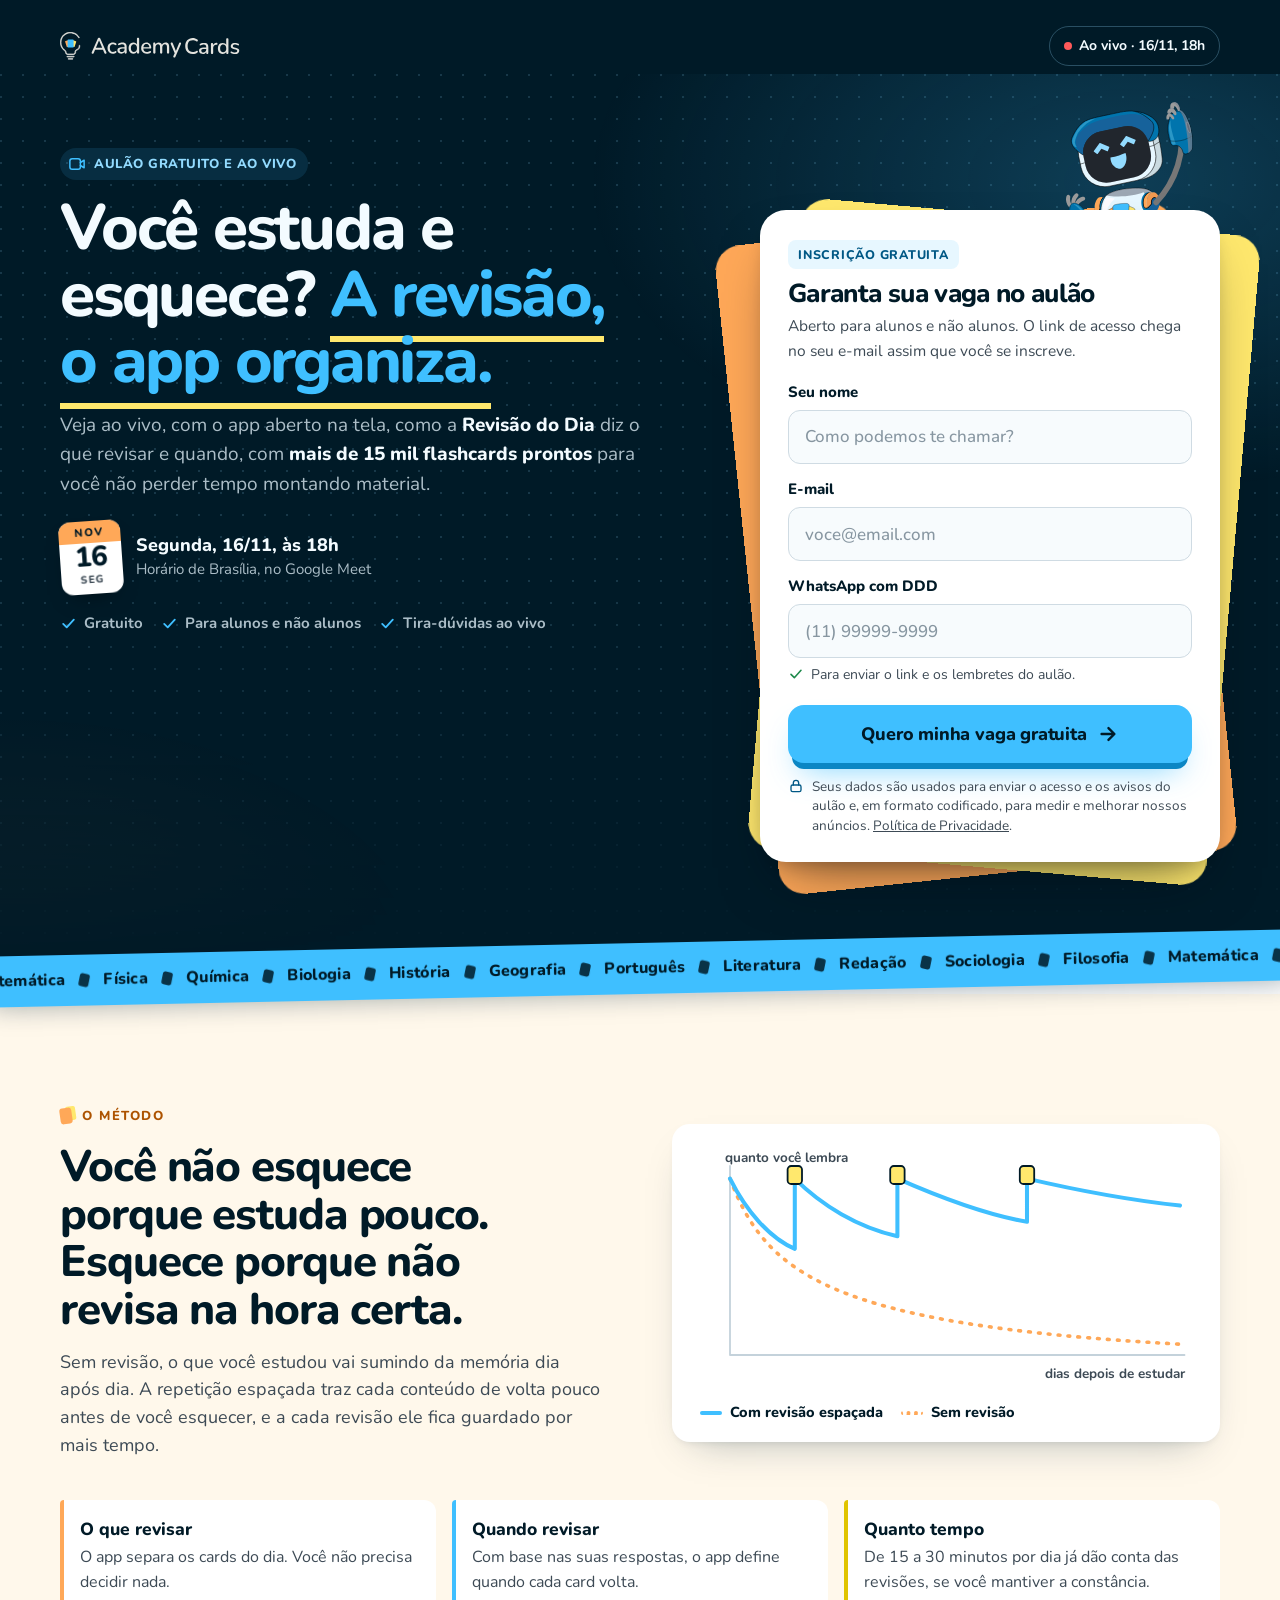
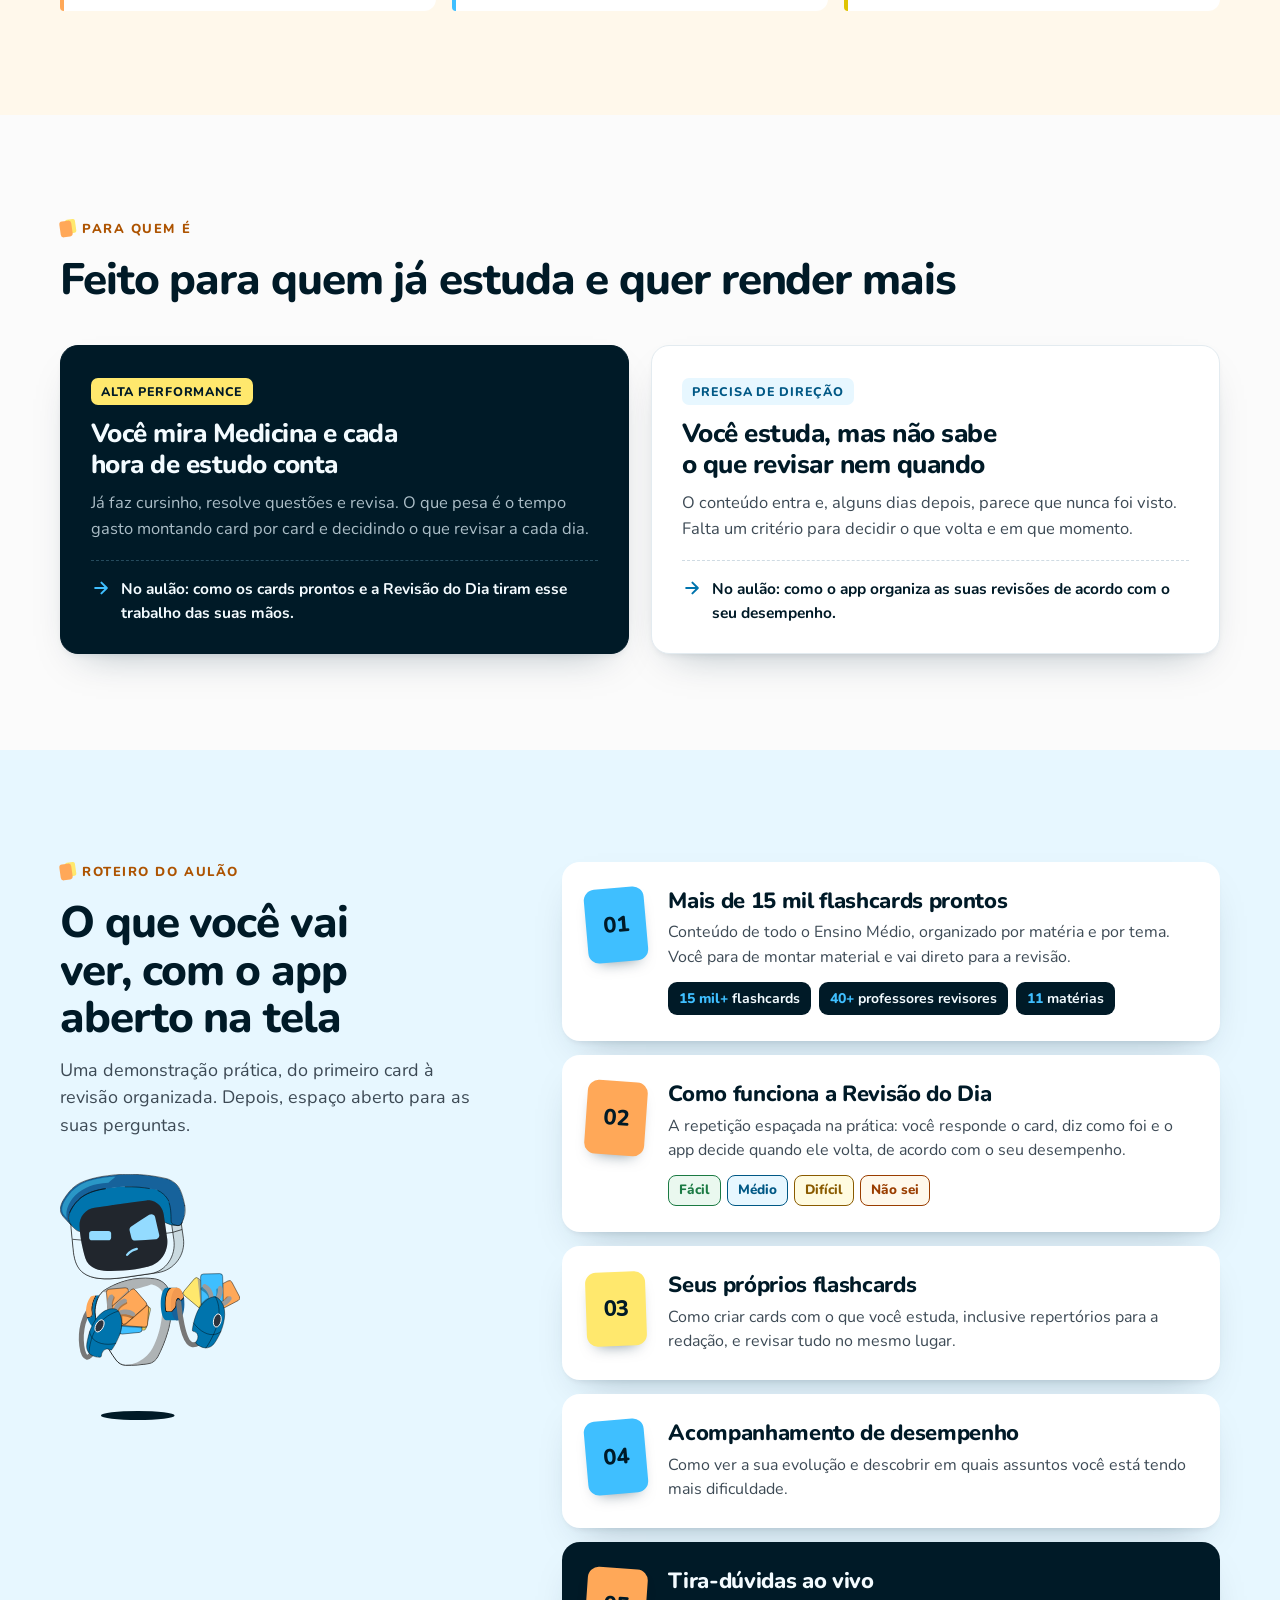
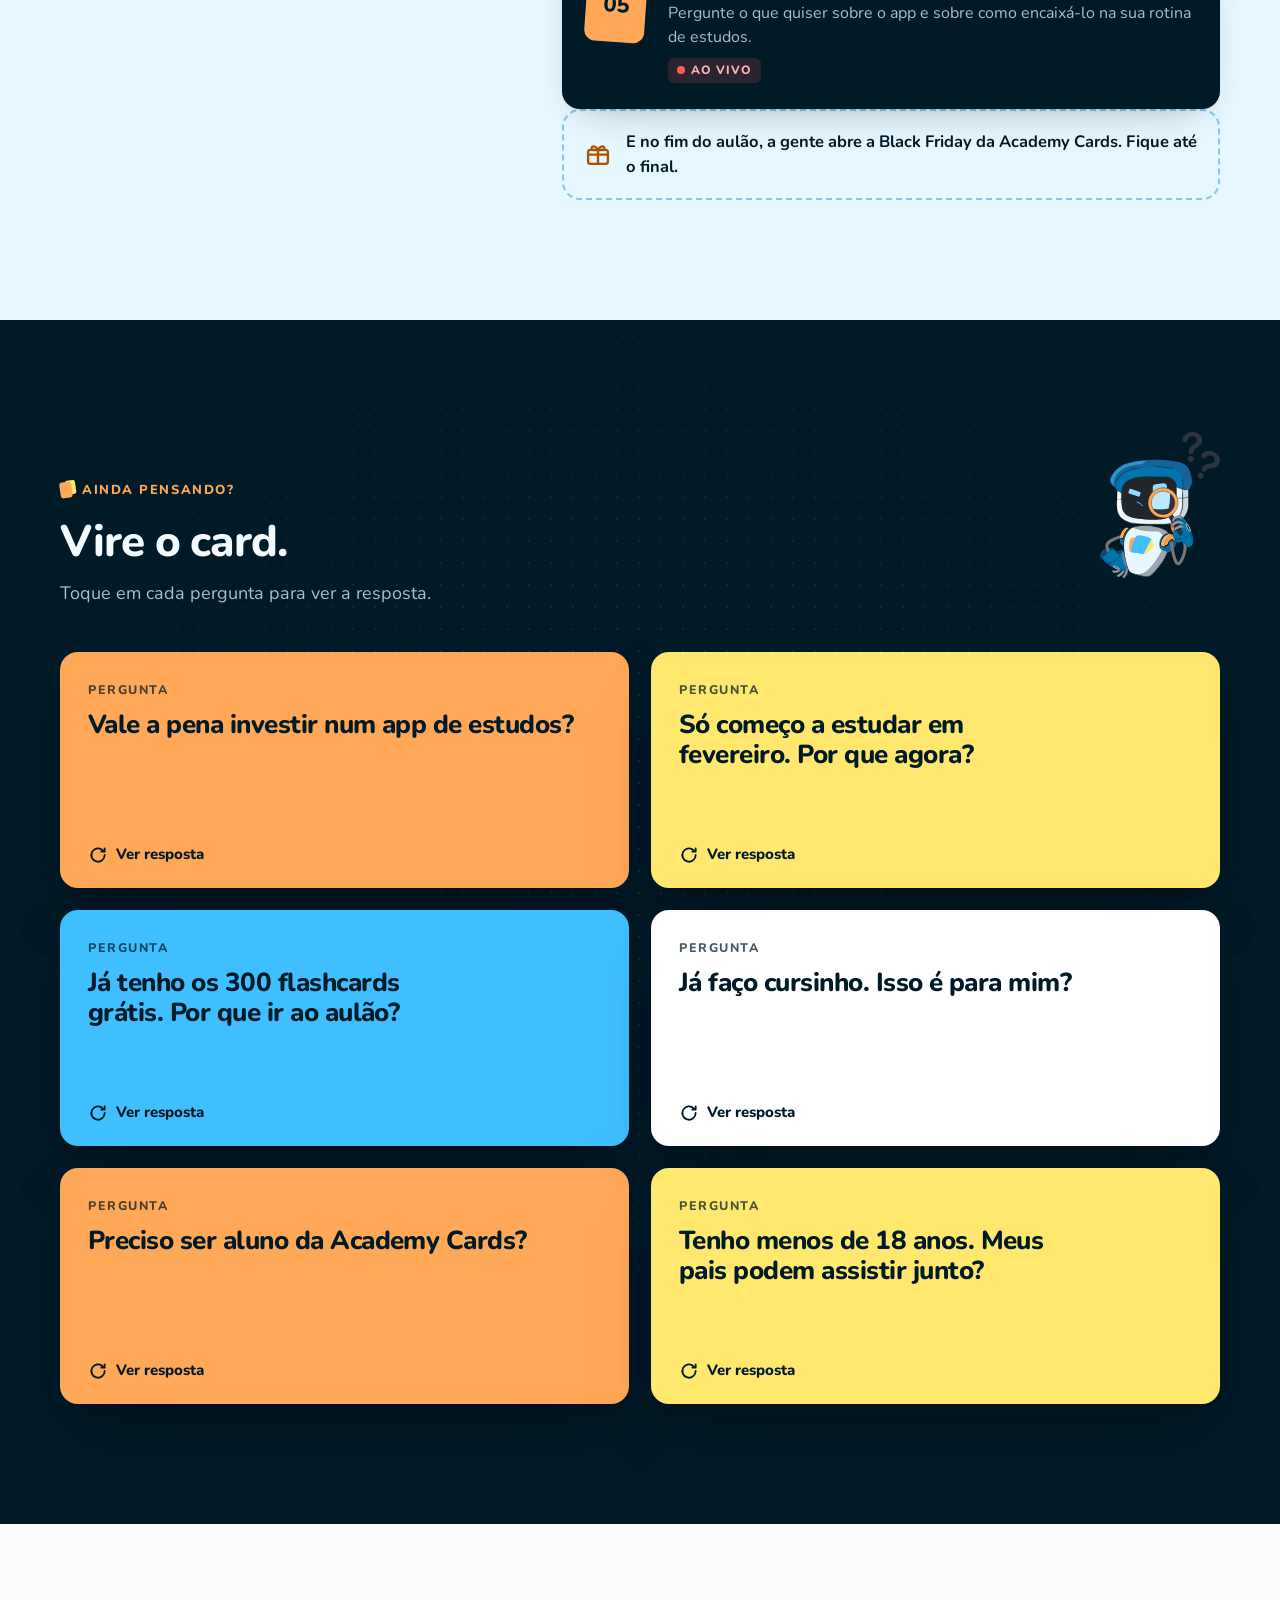
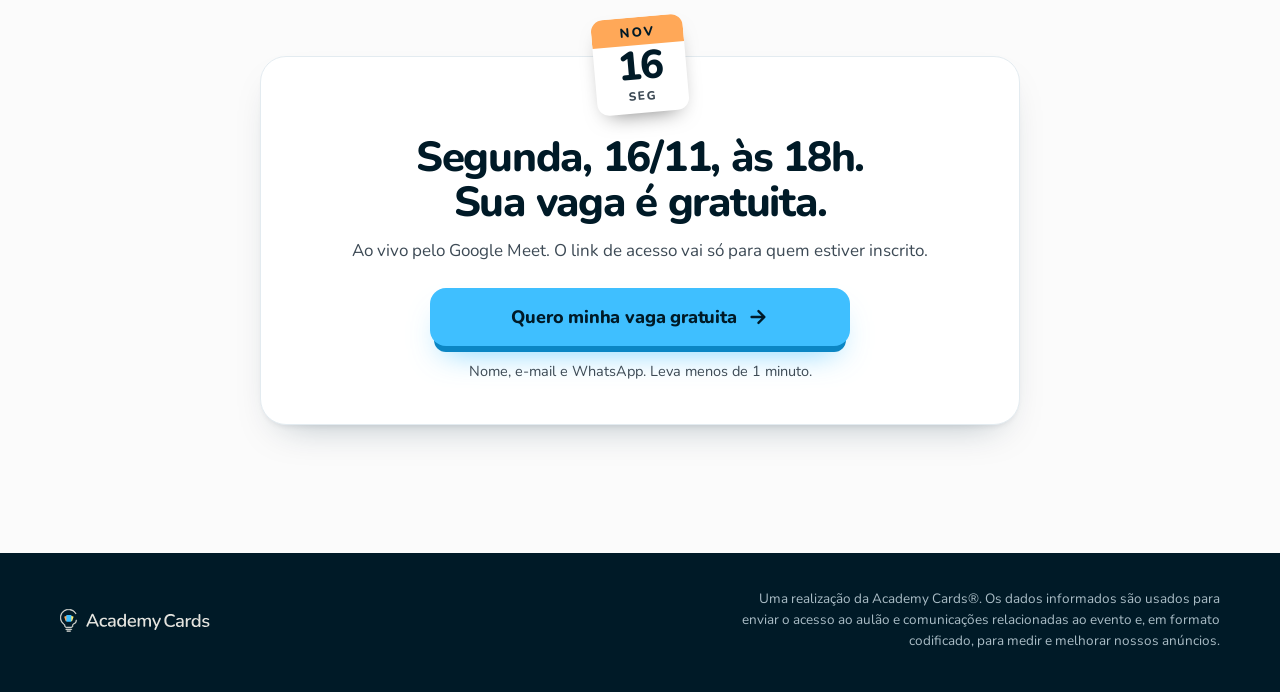
==== commit 2048a42c: "feat(tracking): Lead só com inscrição real, event_id e correspondência avançada no aulão - main.js: " ====
--- a/index.html
+++ b/index.html
@@ -258,7 +258,7 @@
                      stroke-linecap="round" stroke-linejoin="round" aria-hidden="true">
                   <path d="M4.5 12.5l5 5 10-11"/>
                 </svg>
-                Só para enviar o link e os lembretes do aulão.
+                Para enviar o link e os lembretes do aulão.
               </p>
               <p class="field__msg" id="err-fone"></p>
             </div>
@@ -309,8 +309,10 @@
                 <rect x="4.5" y="10.5" width="15" height="10" rx="2.5"/>
                 <path d="M8 10.5V7.5a4 4 0 018 0v3"/>
               </svg>
-              Seus dados são usados para enviar o acesso ao aulão e comunicações
-              relacionadas ao evento.
+              <span>Seus dados são usados para enviar o acesso e os avisos do aulão
+              e, em formato codificado, para medir e melhorar nossos anúncios.
+              <a href="http://academy-cards-termos.s3-website-us-east-1.amazonaws.com/aviso-privacidade.html"
+                 target="_blank" rel="noopener">Política de Privacidade</a>.</span>
             </p>
           </form>
           <!-- Anti-bot, camada 1: completa o formulário com o action do Zoho e
@@ -763,7 +765,8 @@
     <p class="footer__fine">
       Uma realização da Academy Cards®.
       Os dados informados são usados para enviar o acesso ao aulão e
-      comunicações relacionadas ao evento.
+      comunicações relacionadas ao evento e, em formato codificado, para medir
+      e melhorar nossos anúncios.
     </p>
   </div>
 </footer>
